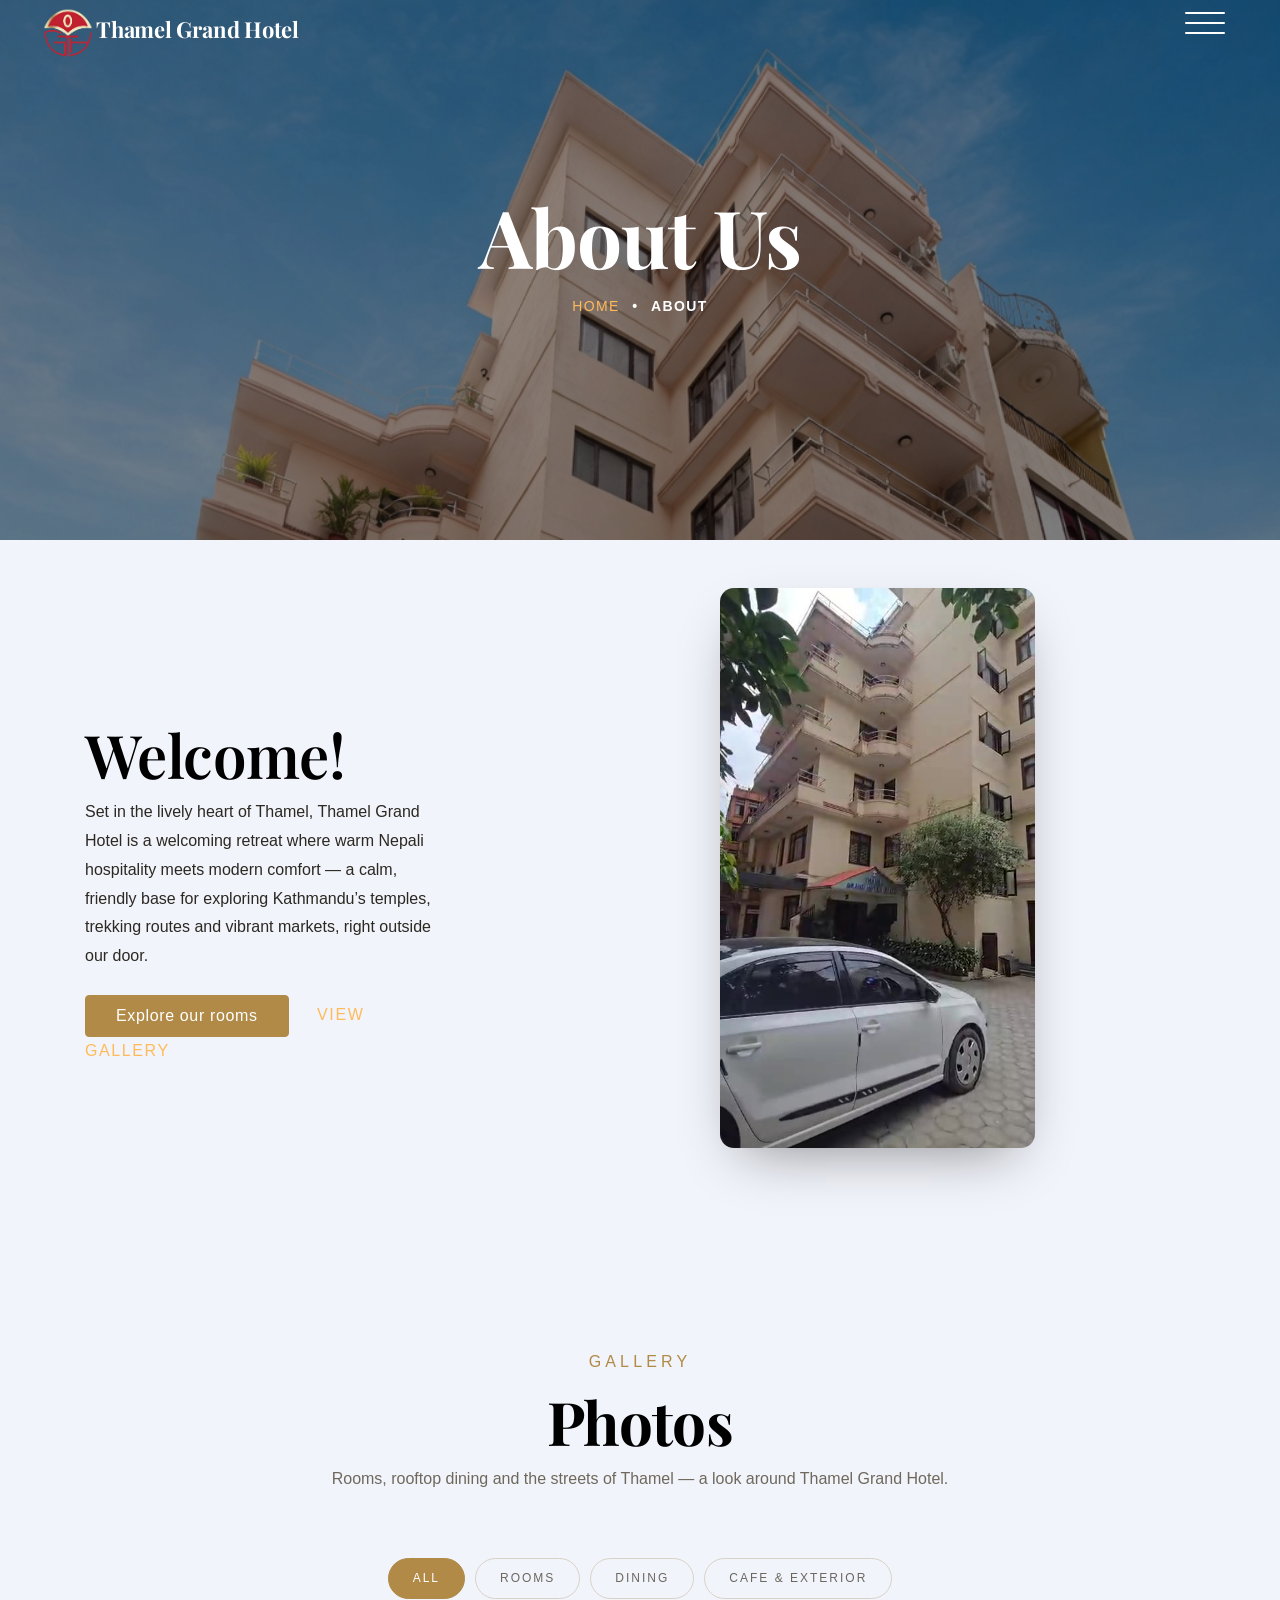
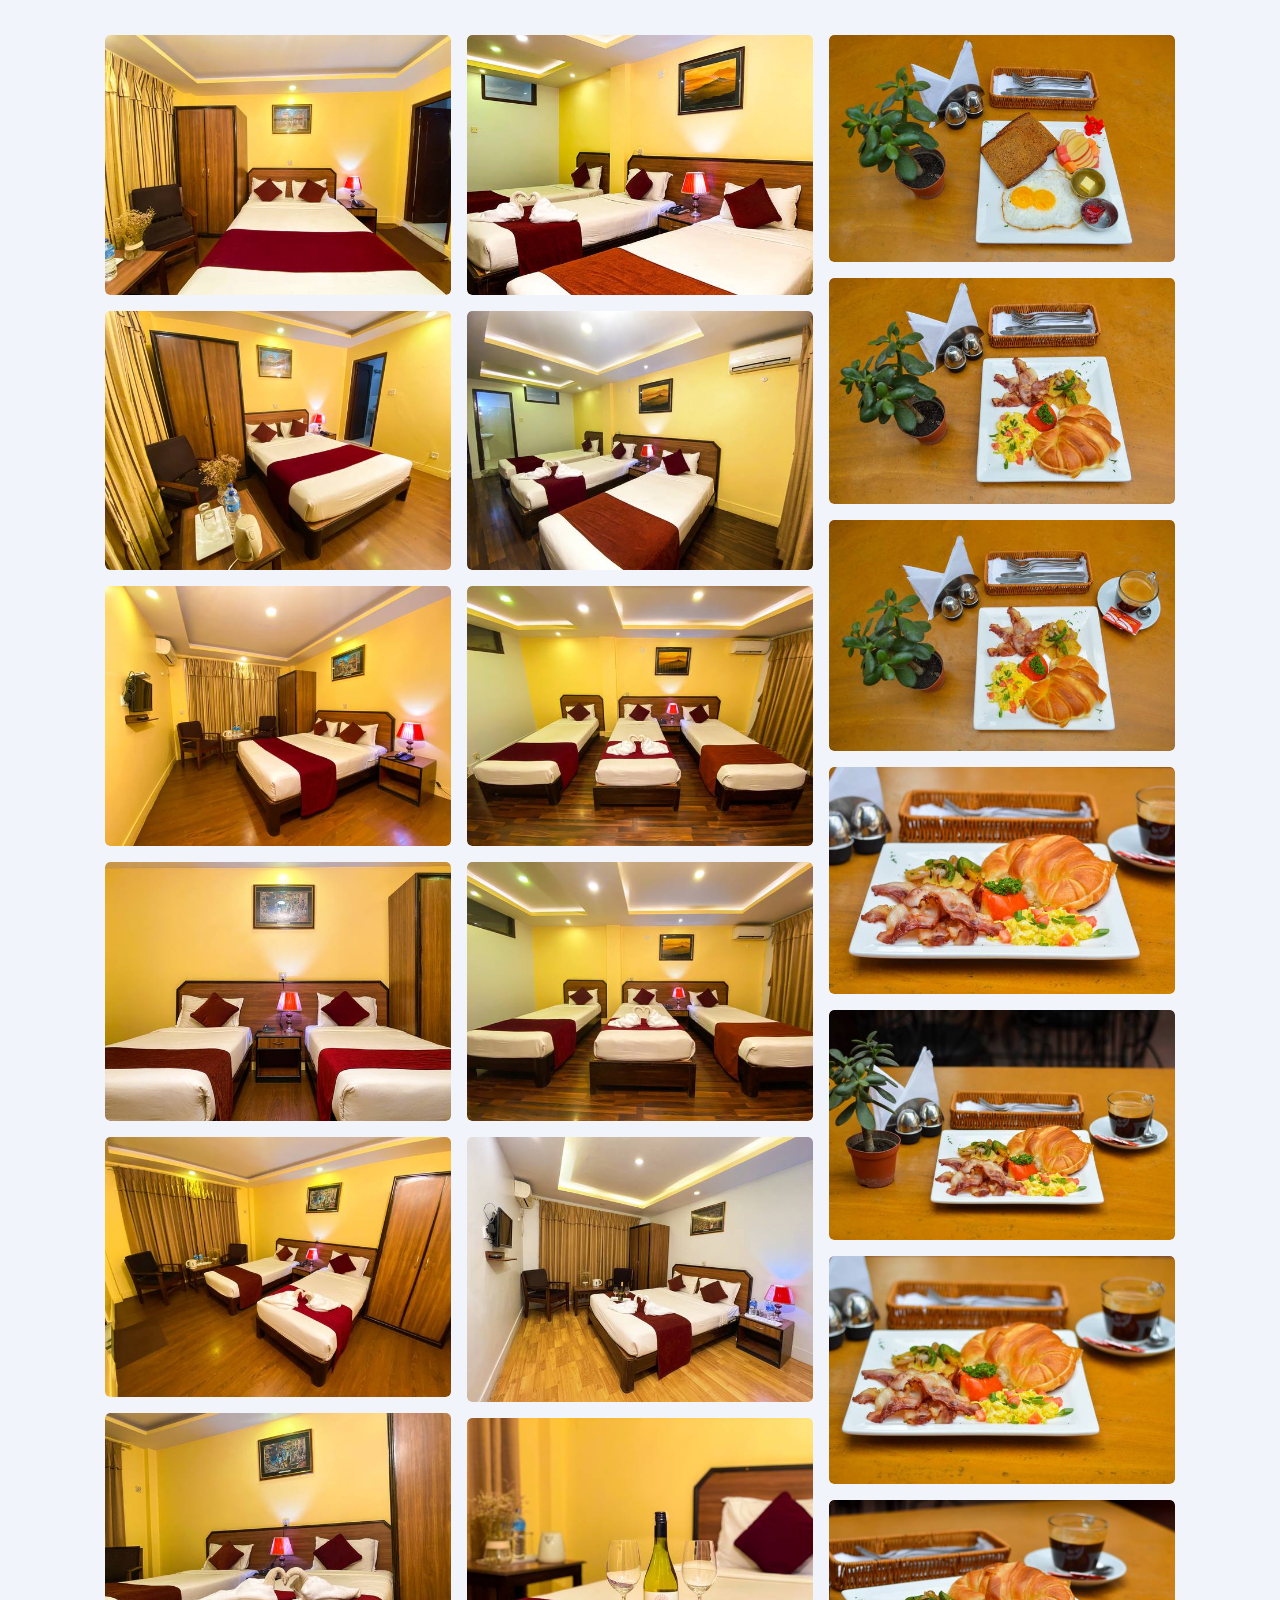
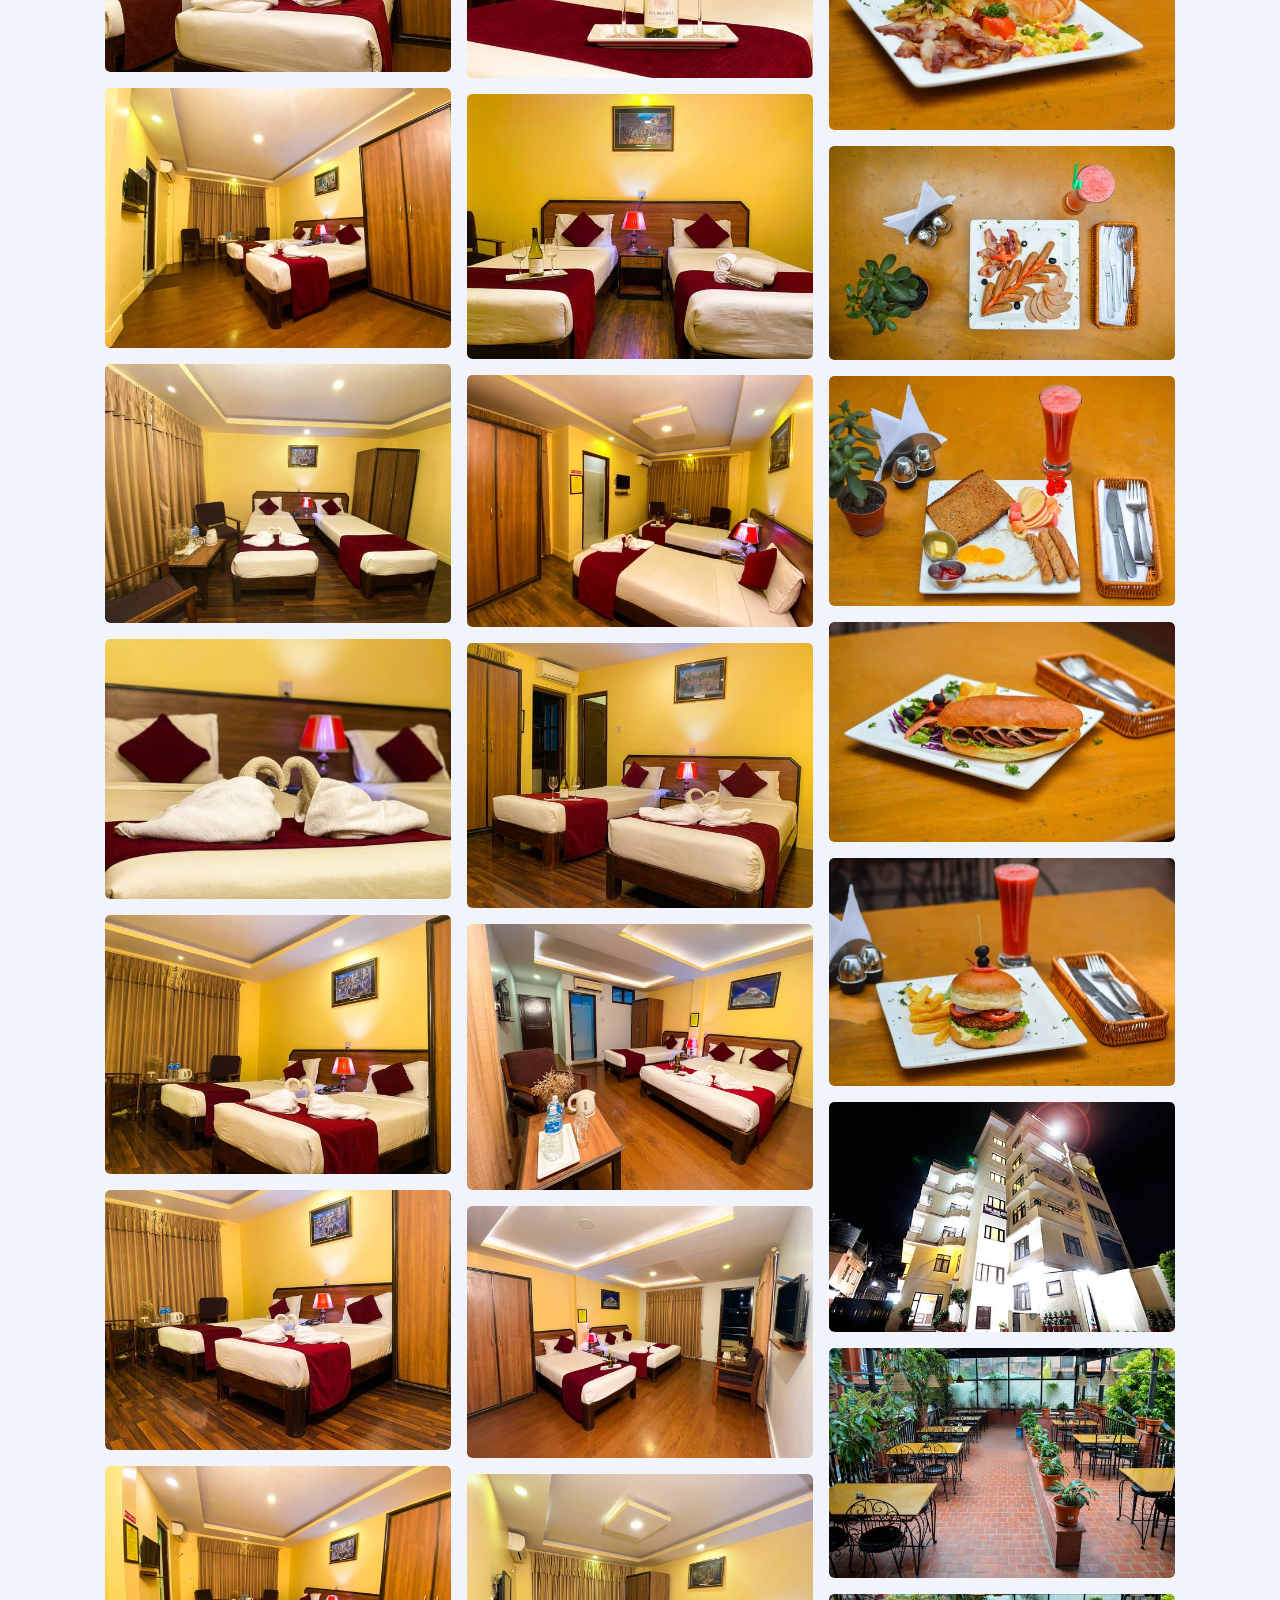
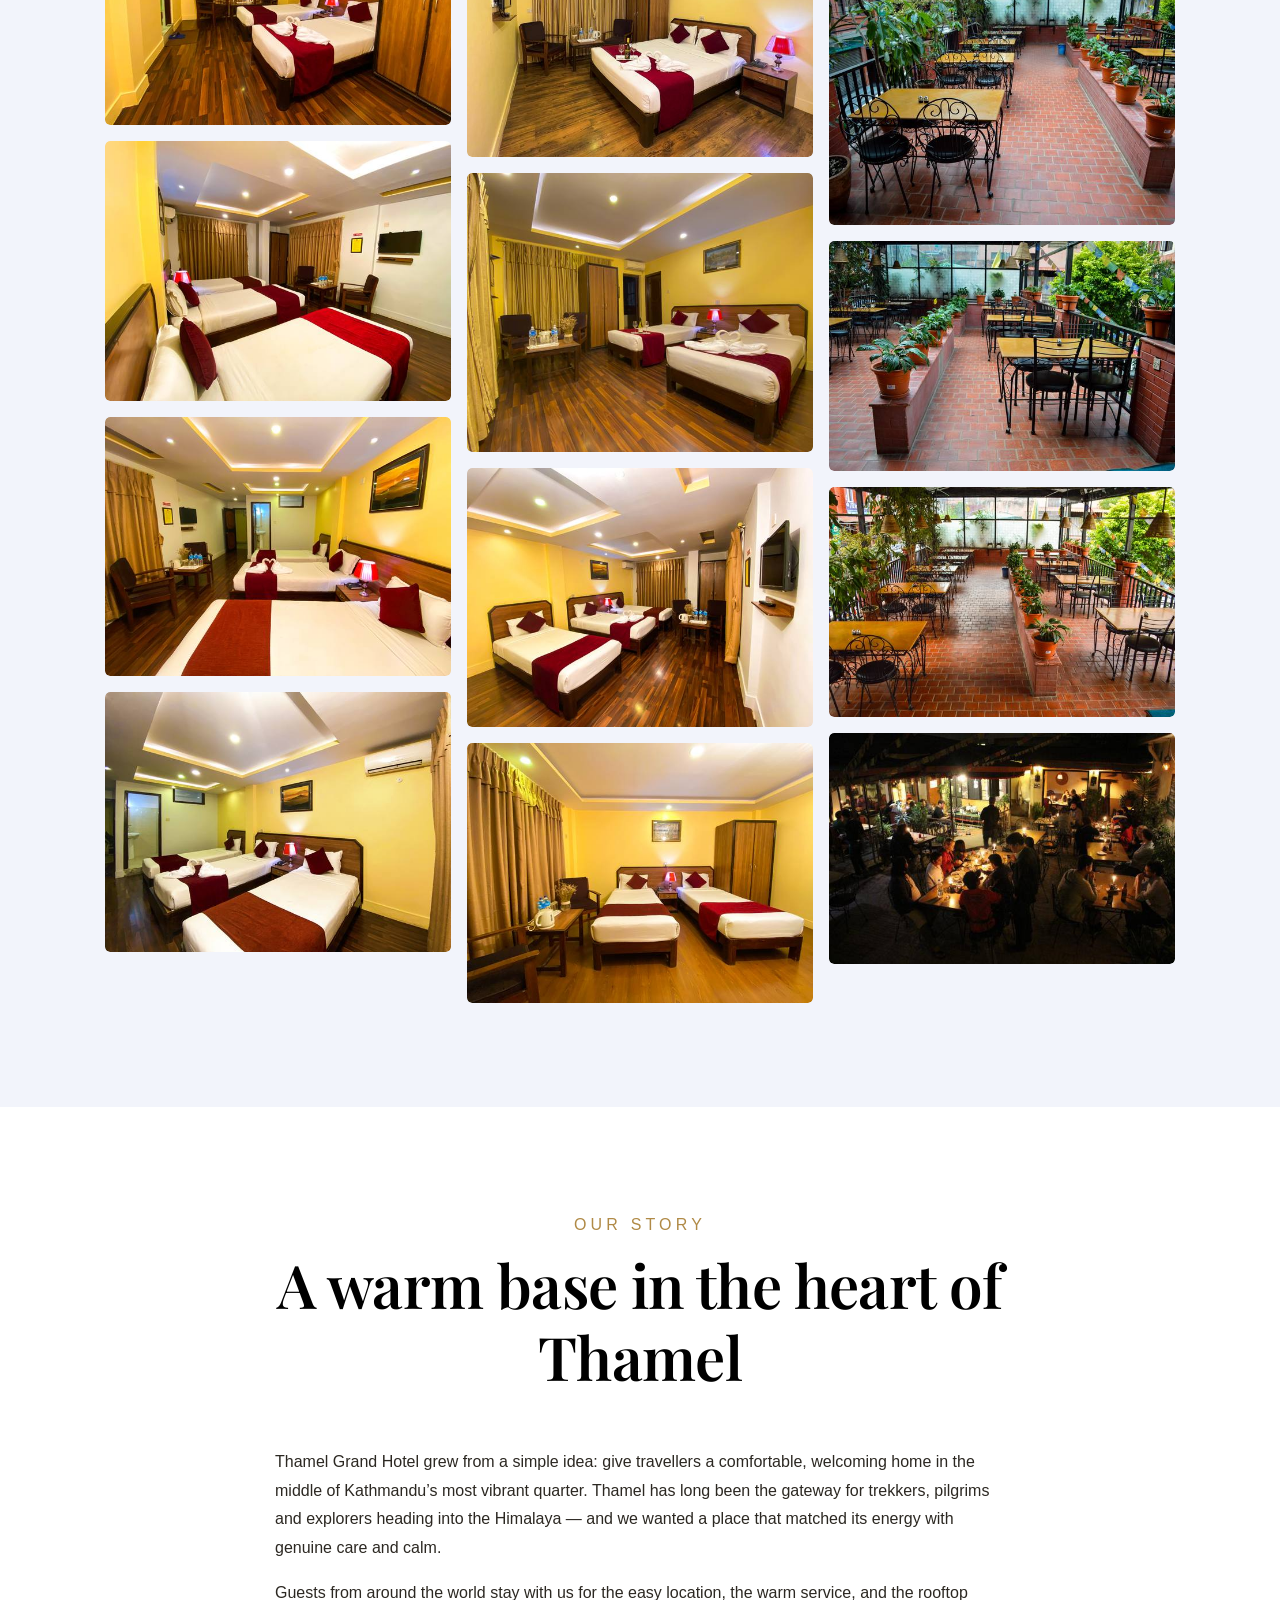
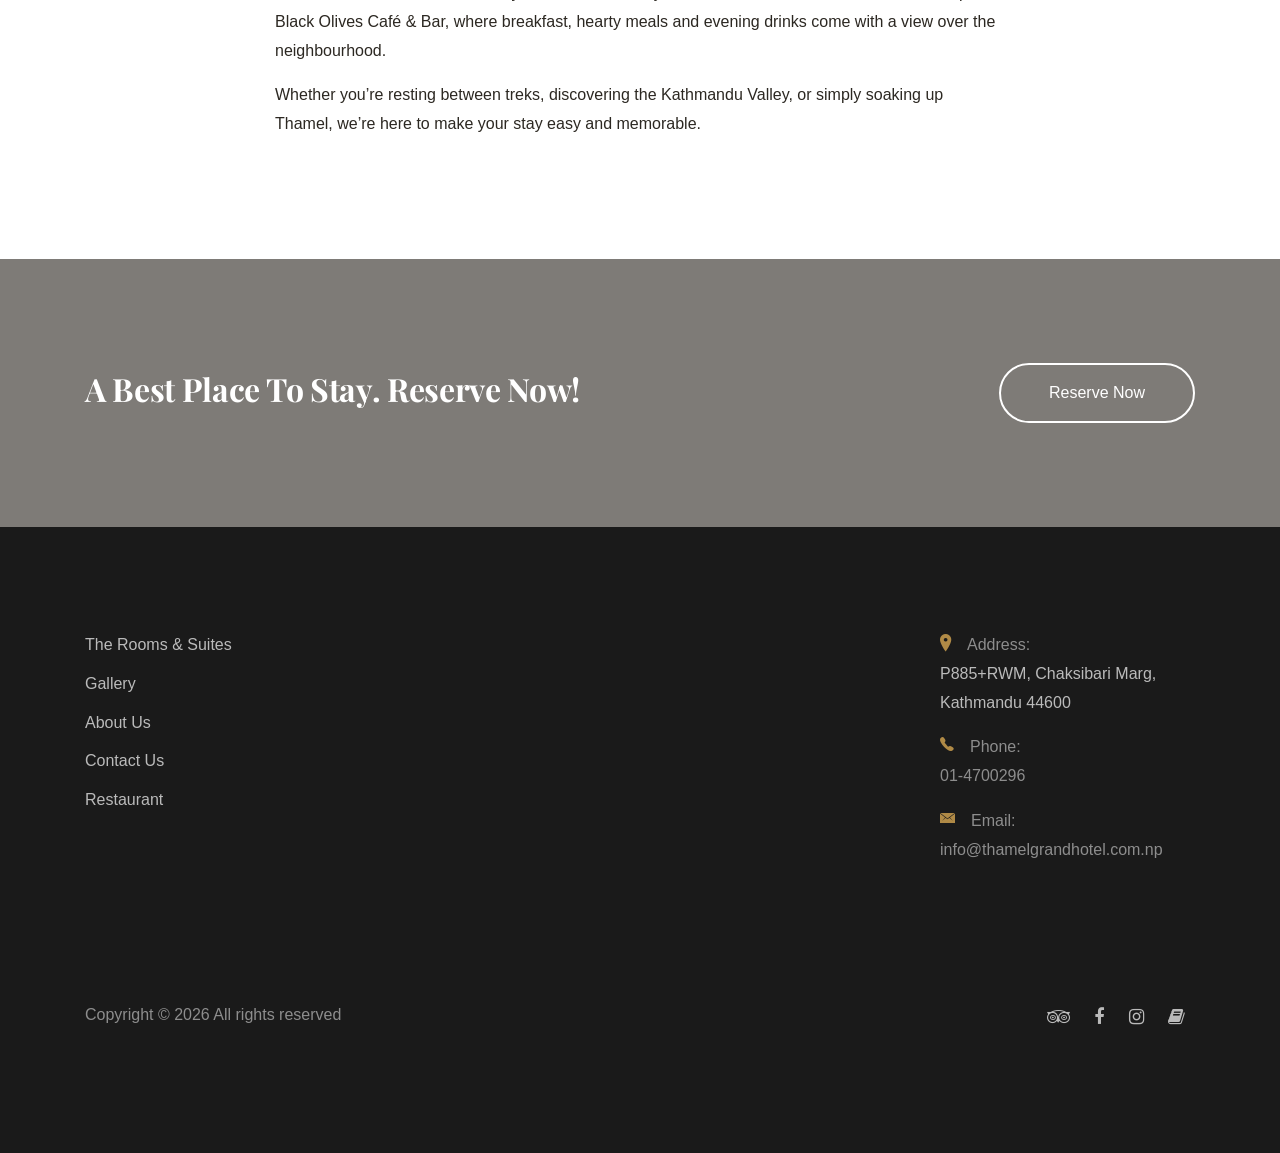
==== about.html @ 5a6bbc48 "refactor(chrome): single shared header on every page + fix inner-hero overlay Header (DRY, change-on" ====
<!DOCTYPE HTML>
<html>
  <head>
    <meta charset="utf-8">
    <meta http-equiv="X-UA-Compatible" content="IE=edge">
    <title>Thamel Grand Hotel</title>
    <meta name="viewport" content="width=device-width, initial-scale=1, shrink-to-fit=no">
    <meta name="description" content="" />
    <meta name="keywords" content="" />
    <meta name="author" content="" />
    <link rel="stylesheet" type="text/css" href="https://fonts.googleapis.com/css?family=|Roboto+Sans:400,700|Playfair+Display:400,700">

    <link rel="stylesheet" href="css/bootstrap.min.css">
    <link rel="stylesheet" href="css/animate.css">
    <link rel="stylesheet" href="css/owl.carousel.min.css">
    <link rel="stylesheet" href="css/aos.css">
    <link rel="stylesheet" href="css/bootstrap-datepicker.css">
    <link rel="stylesheet" href="css/jquery.timepicker.css">
    <link rel="stylesheet" href="css/fancybox.min.css">
    
    <link rel="stylesheet" href="fonts/ionicons/css/ionicons.min.css">
    <link rel="stylesheet" href="fonts/fontawesome/css/font-awesome.min.css">

    <!-- Theme Style -->
    <link rel="stylesheet" href="css/style.css">
    <link rel="stylesheet" href="css/tgh-custom.css?v=h6">
    <link rel="stylesheet" href="css/tgh-theme.css?v=t2">
  </head>
  <body>
    
    <div id="tgh-header"></div>
    <script src="js/tgh-chrome.js?v=1"></script>
    <!-- END head -->

    <section class="site-hero inner-page overlay" style="background-image: url(images/hotel/tgh-4.jpg)" data-stellar-background-ratio="0.5">
      <div class="container">
        <div class="row site-hero-inner justify-content-center align-items-center">
          <div class="col-md-10 text-center" data-aos="fade">
            <h1 class="heading mb-3">About Us</h1>
            <ul class="custom-breadcrumbs mb-4">
              <li><a href="index.html">Home</a></li>
              <li>&bullet;</li>
              <li>About</li>
            </ul>
          </div>
        </div>
      </div>

    </section>
    <!-- END section -->

    <section class="py-5 bg-light" id="next">
      <div class="container">
        <div class="row align-items-center">
          <div class="col-md-12 col-lg-7 ml-auto order-lg-2 position-relative mb-5 text-center" data-aos="fade-up">
            <video class="tgh-exterior-video" autoplay muted loop playsinline preload="metadata" poster="media/exterior-poster.jpg" aria-label="Thamel Grand Hotel building and entrance">
              <source src="media/exterior.mp4" type="video/mp4">
            </video>
          </div>
          <div class="col-md-12 col-lg-4 order-lg-1" data-aos="fade-up">
            <h2 class="heading">Welcome!</h2>
            <p class="mb-4">Set in the lively heart of Thamel, Thamel Grand Hotel is a welcoming retreat where warm Nepali hospitality meets modern comfort &mdash; a calm, friendly base for exploring Kathmandu&rsquo;s temples, trekking routes and vibrant markets, right outside our door.</p>
            <p class="mb-0"><a href="rooms.html" class="btn btn-primary text-white py-2 mr-3">Explore our rooms</a> <a href="gallery.html" class="text-uppercase letter-spacing-1 ml-2">View gallery</a></p>
          </div>
          
        </div>
      </div>
    </section>

        <section class="section slider-section bg-light">
      <div class="container">
        <div class="row justify-content-center text-center mb-5">
          <div class="col-md-8">
            <span class="d-block text-primary text-uppercase letter-spacing-2 mb-2" data-aos="fade-up">Gallery</span>
            <h2 class="heading" data-aos="fade-up">Photos</h2>
            <p data-aos="fade-up" data-aos-delay="100">Rooms, rooftop dining and the streets of Thamel &mdash; a look around Thamel Grand Hotel.</p>
          </div>
        </div>
        <div class="tgh-gallery-wrap" data-aos="fade-up">
          <div class="tgh-gallery-filters" id="galleryFilters" role="tablist" aria-label="Filter photos"></div>
          <div class="tgh-grid" id="galleryGrid"></div>
        </div>
      </div>
    </section>
    <!-- END section -->

    <div class="section">
      <div class="container">

        <div class="row justify-content-center text-center mb-5">
          <div class="col-md-8">
            <span class="d-block text-primary text-uppercase letter-spacing-2 mb-2" data-aos="fade">Our story</span>
            <h2 class="heading" data-aos="fade">A warm base in the heart of Thamel</h2>
          </div>
        </div>

        <div class="row justify-content-center">
          <div class="col-md-8" data-aos="fade">
            <p>Thamel Grand Hotel grew from a simple idea: give travellers a comfortable, welcoming home in the middle of Kathmandu&rsquo;s most vibrant quarter. Thamel has long been the gateway for trekkers, pilgrims and explorers heading into the Himalaya &mdash; and we wanted a place that matched its energy with genuine care and calm.</p>
            <p>Guests from around the world stay with us for the easy location, the warm service, and the rooftop Black Olives Caf&eacute; &amp; Bar, where breakfast, hearty meals and evening drinks come with a view over the neighbourhood.</p>
            <p>Whether you&rsquo;re resting between treks, discovering the Kathmandu Valley, or simply soaking up Thamel, we&rsquo;re here to make your stay easy and memorable.</p>
          </div>
        </div>
        </div>
        

      </div>
    </div>

    
    
    <section class="section bg-image overlay" style="background-image: url('images/hotel/tgh-4.jpg');">
        <div class="container" >
          <div class="row align-items-center">
            <div class="col-12 col-md-6 text-center mb-4 mb-md-0 text-md-left" data-aos="fade-up">
              <h2 class="text-white font-weight-bold">A Best Place To Stay. Reserve Now!</h2>
            </div>
            <div class="col-12 col-md-6 text-center text-md-right" data-aos="fade-up" data-aos-delay="200">
              <a href="reservation.html" class="btn btn-outline-white-primary py-3 text-white px-5">Reserve Now</a>
            </div>
          </div>
        </div>
      </section>

    <footer class="section footer-section">
    <div class="container">
      <div class="row mb-4">
        <div class="col-md-3 mb-5">
          <ul class="list-unstyled link">
            <li><a href="rooms.html">The Rooms &amp; Suites</a></li>
            <li><a href="gallery.html">Gallery</a></li>
            <li><a href="about.html#">About Us</a></li>
            <li><a href="contact.html#">Contact Us</a></li>
            <li><a href="index.html#restaurant">Restaurant</a></li>
          </ul>
        </div>
        <div class="col-md-3 mb-5">
          <!-- <ul class="list-unstyled link">
                <li><a href="index.html#">About Us</a></li>
                <li><a href="index.html#">Terms &amp; Conditions</a></li>
                <li><a href="index.html#">Privacy Policy</a></li>
               <li><a href="index.html#">Rooms</a></li>
              </ul> -->
        </div>
        <div class="col-md-3 mb-5 pr-md-5 contact-info">
          <!-- <li>198 West 21th Street, <br> Suite 721 New York NY 10016</li> -->
          <!-- <p><span class="d-block"><span class="ion-ios-location h5 mr-3 text-primary"></span>Address:</span> <span> 198 West 21th Street, <br> Suite 721 New York NY 10016</span></p>
              <p><span class="d-block"><span class="ion-ios-telephone h5 mr-3 text-primary"></span>Phone:</span> <span> (+1) 435 3533</span></p>
              <p><span class="d-block"><span class="ion-ios-email h5 mr-3 text-primary"></span>Email:</span> <span> info@domain.com</span></p> -->
        </div>
        <div class="col-md-3 mb-5">
          <!-- <li>198 West 21th Street, <br> Suite 721 New York NY 10016</li> -->
          <p><span class="d-block"><span class="ion-ios-location h5 mr-3 text-primary"></span>Address:</span>
            <span>
              <a href="https://www.google.com/maps/place/Thamel+Grand+Hotel/@27.7170826,85.3098029,17z/data=!3m1!4b1!4m9!3m8!1s0x39eb18e33639aa63:0xd3a44de7c84b3bd3!5m2!4m1!1i2!8m2!3d27.7170826!4d85.3098029!16s%2Fg%2F1q62kbq1d?entry=ttu"
                target="_blank">
                P885+RWM, Chaksibari Marg, Kathmandu 44600
              </a>
            </span>
          </p>
          <p><span class="d-block"><span class="ion-ios-telephone h5 mr-3 text-primary"></span>Phone:</span> <span>
              01-4700296</span></p>
          <p><span class="d-block"><span class="ion-ios-email h5 mr-3 text-primary"></span>Email:</span> <span>
              info@thamelgrandhotel.com.np</span></p>
        </div>
      </div>
      <div class="row pt-5">
        <p class="col-md-6 text-left">
          <!-- Link back to Colorlib can't be removed. Template is licensed under CC BY 3.0. -->
          Copyright &copy;
          <script>document.write(new Date().getFullYear());</script> All rights reserved
          <!-- Link back to Colorlib can't be removed. Template is licensed under CC BY 3.0. -->
        </p>

        <p class="col-md-6 text-right social">
          <a
            href="https://www.tripadvisor.com/Hotel_Review-g293890-d6468795-Reviews-Thamel_Grand_Hotel-Kathmandu_Kathmandu_Valley_Bagmati_Zone_Central_Region.html"><span
              class="fa fa-tripadvisor"></span></a>
          <a href="https://www.facebook.com/thamelgrandhotel.np/"><span class="fa fa-facebook"></span></a>
          <a href="https://www.instagram.com/thamelgrandhotel2012/"><span class="fa fa-instagram"></span></a>
          <a href="https://www.booking.com/hotel/np/hamel-rand-otel-td.html"><span class="fa fa-book"></span></a>
        </p>
      </div>
    </div>
  </footer>
    
    <script src="js/jquery-3.3.1.min.js"></script>
    <script src="js/jquery-migrate-3.0.1.min.js"></script>
    <script src="js/popper.min.js"></script>
    <script src="js/bootstrap.min.js"></script>
    <script src="js/owl.carousel.min.js"></script>
    <script src="js/jquery.stellar.min.js"></script>
    <script src="js/jquery.fancybox.min.js"></script>
    
    
    <script src="js/aos.js"></script>
    
    <script src="js/bootstrap-datepicker.js"></script> 
    <script src="js/jquery.timepicker.min.js"></script> 

    

    <script src="js/main.js?v=2"></script>
    <script src="js/gallery-data.js?v=g1"></script>
    <script src="js/tgh-lightbox.js?v=g2"></script>
    <script src="js/gallery-init.js?v=g1"></script>
  </body>
</html>
---- css/style.css ----
body {
  background: #fff;
  font-family: "Roboto", arial, sans-serif;
  font-weight: 200;
  font-size: 16px;
  line-height: 1.8;
  color: #6c757d;
  position: relative; }

span{
  font-weight: 100;
}

::-moz-selection {
  color: #fff;
  background: #ffba5a; }

::selection {
  color: #fff;
  background: #ffba5a; }

a {
  -webkit-transition: .3s all ease;
  -o-transition: .3s all ease;
  transition: .3s all ease;
  text-decoration: none; }
  a:hover {
    text-decoration: none; }

h1, h2, h3, h4, h5 {
  color: #000;
  font-family: "Playfair Display", times, serif; }

.font-family-serif {
  font-family: "Playfair Display", times, serif; }

.font-family-sans-serif {
  font-family: "Roboto", arial, sans-serif; }

.bg-light {
  background: #f2f4fb !important; }

.container-fluid {
  max-width: 1600px; }

.btn {
  padding-left: 30px;
  padding-right: 30px;
  padding-top: 10px;
  padding-bottom: 10px;
  border-radius: 50px; }
  .btn.btn-outline-white {
    border: 2px solid #fff; }
    .btn.btn-outline-white:hover {
      border: 2px solid transparent;
      background: #000;
      color: #fff; }
  .btn.btn-outline-white-primary {
    border: 2px solid #fff; }
    .btn.btn-outline-white-primary:hover {
      border: 2px solid transparent;
      background: #ffba5a;
      color: #fff; }
  .btn.uppercase {
    text-transform: uppercase;
    font-size: 14px;
    letter-spacing: .2em; }

.btn, .form-control {
  outline: none;
  -webkit-box-shadow: none !important;
  box-shadow: none !important; }
  .btn:focus, .btn:active, .form-control:focus, .form-control:active {
    outline: none; }

.form-control {
  -webkit-box-shadow: none !important;
  box-shadow: none !important;
  height: 50px;
  border-width: 2px; }
  .form-control:active, .form-control:focus {
    border-color: #ffba5a; }

textarea.form-control {
  height: inherit; }

.site-header {
  position: fixed;
  top: 0;
  width: 100%;
  padding: 60px 0;
  z-index: 2;
  -webkit-transition: .3s all ease-in-out;
  -o-transition: .3s all ease-in-out;
  transition: .3s all ease-in-out; }
  .site-header.scrolled {
    padding: 20px 0;
    background: #fff;
    -webkit-box-shadow: 0 5px 20px -5px rgba(0, 0, 0, 0.1);
    box-shadow: 0 5px 20px -5px rgba(0, 0, 0, 0.1); }
    .site-header.scrolled .site-menu-toggle {
      top: 10px;
      position: relative; }
      .site-header.scrolled .site-menu-toggle span {
        background: #000; }
    .site-header.scrolled .site-logo {
      position: relative;
      z-index: 100; }
      .site-header.scrolled .site-logo a {
        color: #000; }

.menu-open {
  position: relative; }
  .menu-open .site-header {
    position: fixed; }
  .menu-open .site-logo {
    position: relative;
    z-index: 100; }
    .menu-open .site-logo a {
      color: #000; }
  .menu-open .site-navbar {
    border: 10px solid #f8f9fa; }

.site-logo {
  padding-left: 40px; }
  .site-logo a {
    font-size: 30px;
    color: #fff;
    font-weight: bold;
    line-height: 1;
    font-family: "Playfair Display", times, serif; }
    @media (max-width: 991.98px) {
      .site-logo a {
        font-size: 27px; } }

.site-navbar {
  position: fixed;
  display: none;
  top: 0;
  left: 0;
  right: 0;
  bottom: 0;
  z-index: 99;
  border: 20px solid transparent;
  background: #fff;
  min-height: 300px;
  overflow-y: scroll; }
  .site-navbar nav {
    text-align: left; }
    .site-navbar nav .menu {
      font-family: "Playfair Display", times, serif; }
      .site-navbar nav .menu li a {
        color: #000;
        font-size: 40px;
        padding: 5px 10px;
        position: relative; }
        .site-navbar nav .menu li a:hover:before {
          width: 100%; }
      .site-navbar nav .menu li.active a {
        color: #ffba5a; }
        .site-navbar nav .menu li.active a:before {
          width: 100%; }
  .site-navbar .extra-info a {
    color: #000; }
  .site-navbar .extra-info ul li a {
    color: #000; }
  .site-navbar .extra-info h3 {
    font-family: "Roboto", arial, sans-serif;
    text-transform: uppercase;
    font-size: 13px;
    letter-spacing: .2em;
    color: #adb5bd;
    margin-bottom: 30px; }
  .site-navbar .extra-info p {
    color: #212529; }

.full-height {
  height: 100vh;
  min-height: 700px; }

.site-hero {
  background-size: cover;
  height: 100vh;
  min-height: 700px;
  width: 100%;
  position: relative; }
  .site-hero .heading {
    font-family: "Playfair Display", times, serif;
    font-weight: bold; }
  .site-hero .scroll-down {
    position: absolute;
    bottom: 20px;
    left: 50%;
    -webkit-transform: translateX(-50%);
    -ms-transform: translateX(-50%);
    transform: translateX(-50%);
    color: #fff; }
  .site-hero.overlay:before {
    background: rgba(0, 0, 0, 0.45);
    content: "";
    position: absolute;
    height: 100vh;
    min-height: 700px;
    top: 0;
    left: 0;
    bottom: 0;
    right: 0; }
  .site-hero.inner-page {
    height: 50vh;
    min-height: 700px; }
    .site-hero.inner-page.overlay:before {
      height: 50vh;
      min-height: 700px; }

.site-hero-inner {
  height: 100vh;
  min-height: 700px; }
  .site-hero-inner .heading {
    font-size: 80px;
    font-family: "Playfair Display", times, serif;
    color: #fff;
    line-height: 1;
    font-weight: bold; }
    @media (max-width: 991.98px) {
      .site-hero-inner .heading {
        font-size: 40px; } }
  .site-hero-inner .sub-heading {
    font-size: 30px;
    font-weight: 200;
    color: #fff;
    line-height: 1.5; }
    @media (max-width: 991.98px) {
      .site-hero-inner .sub-heading {
        font-size: 18px; } }

.inner-page .site-hero-inner {
  height: 50vh;
  min-height: 700px; }

.page-inside .site-hero-inner, .page-inside {
  height: 70vh;
  min-height: 500px; }

.page-inside.overlay:before {
  height: 70vh;
  min-height: 500px; }

.menu-open .site-menu-toggle span {
  background: #000; }

.site-menu-toggle {
  top: 0;
  float: right;
  width: 40px;
  height: 45px;
  position: relative;
  margin: 0px auto;
  z-index: 200;
  -webkit-transform: rotate(0deg);
  -moz-transform: rotate(0deg);
  -o-transform: rotate(0deg);
  -ms-transform: rotate(0deg);
  transform: rotate(0deg);
  -webkit-transition: .5s ease-in-out;
  -moz-transition: .5s ease-in-out;
  -o-transition: .5s ease-in-out;
  transition: .5s ease-in-out;
  cursor: pointer;
  margin-right: 40px; }
  .site-menu-toggle span {
    display: block;
    position: absolute;
    height: 2px;
    width: 100%;
    background: #fff;
    border-radius: 9px;
    opacity: 1;
    left: 0;
    -webkit-transform: rotate(0deg);
    -moz-transform: rotate(0deg);
    -o-transform: rotate(0deg);
    -ms-transform: rotate(0deg);
    transform: rotate(0deg);
    -webkit-transition: .25s ease-in-out;
    -moz-transition: .25s ease-in-out;
    -o-transition: .25s ease-in-out;
    transition: .25s ease-in-out; }
  .site-menu-toggle span:nth-child(1) {
    top: 0px; }
  .site-menu-toggle span:nth-child(2) {
    top: 10px; }
  .site-menu-toggle span:nth-child(3) {
    top: 20px; }
  .site-menu-toggle.open span:nth-child(1) {
    top: 13px;
    -webkit-transform: rotate(135deg);
    -moz-transform: rotate(135deg);
    -o-transform: rotate(135deg);
    -ms-transform: rotate(135deg);
    transform: rotate(135deg); }
  .site-menu-toggle.open span:nth-child(2) {
    opacity: 0;
    left: -60px; }
  .site-menu-toggle.open span:nth-child(3) {
    top: 13px;
    -webkit-transform: rotate(-135deg);
    -moz-transform: rotate(-135deg);
    -o-transform: rotate(-135deg);
    -ms-transform: rotate(-135deg);
    transform: rotate(-135deg); }

.section {
  padding: 7em 0; }
  @media (max-width: 991.98px) {
    .section {
      padding: 3em 0; } }

@media (max-width: 991.98px) {
  .lead {
    font-size: 16px; } }

.visit-section .heading {
  font-size: 15px;
  text-transform: uppercase;
  font-family: "Roboto", arial, sans-serif;
  color: #b3b3b3;
  letter-spacing: .2em;
  margin-bottom: 30px; }

.visit-section .visit a {
  color: #000; }
  .visit-section .visit a:hover {
    color: #ffba5a; }

.visit-section .visit img {
  -webkit-box-shadow: 0 2px 3px 0 rgba(0, 0, 0, 0.2);
  box-shadow: 0 2px 3px 0 rgba(0, 0, 0, 0.2);
  margin-bottom: 15px; }

.visit-section .visit h3 {
  font-size: 20px;
  margin-bottom: 0; }

.visit-section .reviews-star span {
  font-size: 18px;
  color: #ffba5a; }

.visit-section .reviews-count {
  color: #adb5bd;
  font-style: italic; }

.heading-serif, .heading, .testimonial-section .heading, .slider-section .heading, .blog-post-entry .heading {
  font-size: 60px;
  font-family: "Playfair Display", times, serif;
  font-weight: 700; }
  @media (max-width: 991.98px) {
    .heading-serif, .heading, .testimonial-section .heading, .slider-section .heading, .blog-post-entry .heading {
      font-size: 40px; } }

.bg-pattern {
  background: #e9ecef url("https://themewagon.github.io/sogo/img/round.png"); }

.slider-section {
  position: relative; }

.blog-post-entry {
  position: relative; }

.half .image, .half .text {
  width: 50%; }
  @media (max-width: 991.98px) {
    .half .image, .half .text {
      width: 100%; } }

.half .image {
  background-size: cover;
  background-position: center center; }
  @media (max-width: 991.98px) {
    .half .image {
      height: 300px; } }

.half .text {
  padding: 100px 7%; }
  @media (max-width: 991.98px) {
    .half .text {
      padding-top: 50px;
      padding-bottom: 50px; } }
  .half .text h2 {
    font-size: 70px; }
    @media (max-width: 991.98px) {
      .half .text h2 {
        font-size: 40px; } }

.testimonial blockquote {
  padding: 0; }

.testimonial .author-image img {
  width: 70px; }

.post .media-custom {
  background: #fff;
  -webkit-transition: .3s all ease;
  -o-transition: .3s all ease;
  transition: .3s all ease;
  -webkit-box-shadow: 0 2px 5px -2px rgba(0, 0, 0, 0.1);
  box-shadow: 0 2px 5px -2px rgba(0, 0, 0, 0.1); }
  .post .media-custom:hover, .post .media-custom:focus {
    -webkit-box-shadow: 0 10px 30px -10px rgba(0, 0, 0, 0.1);
    box-shadow: 0 10px 30px -10px rgba(0, 0, 0, 0.1); }
  .post .media-custom a {
    color: #000; }
    .post .media-custom a:hover {
      color: #ffba5a; }
  .post .media-custom .media-body {
    padding: 10px 30px; }
  .post .media-custom h2 {
    font-size: 26px; }

.media-custom .meta-post {
  color: #adb5bd;
  text-transform: uppercase;
  letter-spacing: .2em;
  font-size: 20px;
 }

.owl-carousel .owl-item {
  opacity: .4; }
  .owl-carousel .owl-item.active {
    opacity: 1; }

.owl-carousel .owl-nav {
  position: absolute;
  top: 50%;
  width: 100%; }
  .owl-carousel .owl-nav .owl-prev,
  .owl-carousel .owl-nav .owl-next {
    position: absolute;
    -webkit-transform: translateY(-50%);
    -ms-transform: translateY(-50%);
    transform: translateY(-50%);
    margin-top: -10px; }
    .owl-carousel .owl-nav .owl-prev:hover, .owl-carousel .owl-nav .owl-prev:focus, .owl-carousel .owl-nav .owl-prev:active,
    .owl-carousel .owl-nav .owl-next:hover,
    .owl-carousel .owl-nav .owl-next:focus,
    .owl-carousel .owl-nav .owl-next:active {
      outline: none; }
    .owl-carousel .owl-nav .owl-prev span:before,
    .owl-carousel .owl-nav .owl-next span:before {
      font-size: 40px; }
  .owl-carousel .owl-nav .owl-prev {
    left: -50px !important; 
  }
  .owl-carousel .owl-nav .owl-next {
    right: -50px !important; 
  }

.owl-carousel .owl-dots {
  text-align: center; }
  .owl-carousel .owl-dots .owl-dot {
    border-width: 2px !important;
    width: 10px;
    height: 10px;
    margin: 5px;
    border-radius: 50%; }

.owl-carousel.home-slider {
  z-index: 1;
  position: relative; }
  .owl-carousel.home-slider .owl-nav {
    opacity: 0;
    visibility: hidden;
    -webkit-transition: .3s all ease;
    -o-transition: .3s all ease;
    transition: .3s all ease; }
    .owl-carousel.home-slider .owl-nav button {
      color: #fff; }
  .owl-carousel.home-slider:focus .owl-nav, .owl-carousel.home-slider:hover .owl-nav {
    opacity: 1;
    visibility: visible; }
  .owl-carousel.home-slider .slider-item {
    background-size: cover;
    background-repeat: no-repeat;
    background-position: center center;
    height: calc(100vh - 117px);
    min-height: 700px;
    position: relative; }
    .owl-carousel.home-slider .slider-item .slider-text {
      color: #fff;
      height: calc(100vh - 117px);
      min-height: 700px; }
      .owl-carousel.home-slider .slider-item .slider-text h1 {
        font-size: 40px;
        color: #fff;
        line-height: 1.2;
        font-weight: 800 !important;
        text-transform: uppercase; }
        @media (max-width: 991.98px) {
          .owl-carousel.home-slider .slider-item .slider-text h1 {
            font-size: 40px; } }
      .owl-carousel.home-slider .slider-item .slider-text p {
        font-size: 20px;
        line-height: 1.5;
        font-weight: 300;
        color: white; }
    .owl-carousel.home-slider .slider-item.dark .child-name {
      color: #000; }
    .owl-carousel.home-slider .slider-item.dark h1 {
      color: #000; }
    .owl-carousel.home-slider .slider-item.dark p {
      color: #000; }
  .owl-carousel.home-slider .owl-dots {
    position: absolute;
    bottom: 100px;
    width: 100%; }
    .owl-carousel.home-slider .owl-dots .owl-dot {
      width: 10px;
      height: 10px;
      margin: 5px;
      border-radius: 50%;
      border: 2px solid transparent;
      outline: none !important;
      position: relative;
      -webkit-transition: .3s all ease;
      -o-transition: .3s all ease;
      transition: .3s all ease;
      background: #fff; }
      .owl-carousel.home-slider .owl-dots .owl-dot.active {
        border: 2px solid white;
        background: none; }

.owl-carousel.major-caousel .owl-stage-outer {
  padding-top: 0 !important;
  padding-bottom: 0 !important; }

.owl-carousel.major-caousel .owl-stage-outer {
  padding-top: 30px;
  padding-bottom: 30px; }

.owl-carousel.major-caousel .slider-item {
  height: inherit;
  min-height: inherit; }
  .owl-carousel.major-caousel .slider-item img {
    margin-bottom: 0; }

.owl-carousel.major-caousel .owl-nav {
  opacity: 1;
  visibility: visible; }
  .owl-carousel.major-caousel .owl-nav .owl-prev, .owl-carousel.major-caousel .owl-nav .owl-next {
    -webkit-transition: .3s all ease;
    -o-transition: .3s all ease;
    transition: .3s all ease;
    color: #495057; }
    .owl-carousel.major-caousel .owl-nav .owl-prev:hover, .owl-carousel.major-caousel .owl-nav .owl-prev:focus, .owl-carousel.major-caousel .owl-nav .owl-next:hover, .owl-carousel.major-caousel .owl-nav .owl-next:focus {
      color: #6c757d;
      outline: none; }
    .owl-carousel.major-caousel .owl-nav .owl-prev.disabled, .owl-carousel.major-caousel .owl-nav .owl-next.disabled {
      color: #dee2e6; }
  .owl-carousel.major-caousel .owl-nav .owl-prev {
    left: -60px !important; }
  .owl-carousel.major-caousel .owl-nav .owl-next {
    right: -60px !important; }

.owl-carousel.major-caousel .owl-dots {
  bottom: 50px !important; }
  @media (max-width: 991.98px) {
    .owl-carousel.major-caousel .owl-dots {
      bottom: 10px !important; } }

.owl-carousel.js-carousel-2 .slider-item {
  padding: 0 20px;
  text-align: center; }

.owl-carousel.js-carousel-2 .owl-nav {
  position: absolute;
  top: 50%;
  width: 100%;
  z-index: 299; }
  .owl-carousel.js-carousel-2 .owl-nav .owl-prev,
  .owl-carousel.js-carousel-2 .owl-nav .owl-next {
    position: absolute;
    -webkit-transform: translateY(-50%);
    -ms-transform: translateY(-50%);
    transform: translateY(-50%);
    margin-top: -10px; }
    .owl-carousel.js-carousel-2 .owl-nav .owl-prev:hover, .owl-carousel.js-carousel-2 .owl-nav .owl-prev:focus, .owl-carousel.js-carousel-2 .owl-nav .owl-prev:active,
    .owl-carousel.js-carousel-2 .owl-nav .owl-next:hover,
    .owl-carousel.js-carousel-2 .owl-nav .owl-next:focus,
    .owl-carousel.js-carousel-2 .owl-nav .owl-next:active {
      outline: none; }
    .owl-carousel.js-carousel-2 .owl-nav .owl-prev span:before,
    .owl-carousel.js-carousel-2 .owl-nav .owl-next span:before {
      font-size: 40px; }
  .owl-carousel.js-carousel-2 .owl-nav .owl-prev {
    left: -30px !important; }
  .owl-carousel.js-carousel-2 .owl-nav .owl-next {
    right: -30px !important; }

.owl-carousel.js-carousel-2 .owl-dots .owl-dot {
  display: inline-block;
  border: none; }
  .owl-carousel.js-carousel-2 .owl-dots .owl-dot > span {
    width: 8px;
    height: 8px;
    border-radius: 50%;
    background: #e9ecef;
    display: inline-block; }
  .owl-carousel.js-carousel-2 .owl-dots .owl-dot.active > span {
    background: #ffba5a; }
  .owl-carousel.js-carousel-2 .owl-dots .owl-dot:active, .owl-carousel.js-carousel-2 .owl-dots .owl-dot:focus, .owl-carousel.js-carousel-2 .owl-dots .owl-dot:hover {
    outline: none; }

.owl-custom-nav {
  float: right;
  position: relative;
  z-index: 10; }
  .owl-custom-nav .owl-custom-prev,
  .owl-custom-nav .owl-custom-next {
    padding: 10px;
    font-size: 30px;
    background: #ccc;
    line-height: 0;
    width: 60px;
    text-align: center;
    display: inline-block; }

.footer-section {
  background: #1a1a1a;
  color: #fff; }
  .footer-section a {
    color: rgba(255, 255, 255, 0.7); }
    .footer-section a:hover {
      color: #fff; }
  .footer-section p {
    color: rgba(255, 255, 255, 0.5); }
  .footer-section .bordertop {
    border-top: 1px solid rgba(255, 255, 255, 0.1);
    padding-top: 20px; }
  .footer-section .contact-info span.d-block {
    font-style: italic;
    color: #fff; }
  .footer-section .social a {
    font-size: 18px;
    padding: 10px; }
  .footer-section .link li {
    margin-bottom: 10px; }

.footer-newsletter .form-group {
  position: relative; }

.footer-newsletter .form-control {
  background: none;
  border: none;
  border-bottom: 1px solid rgba(255, 255, 255, 0.2);
  border-radius: 0;
  color: #fff; }
  .footer-newsletter .form-control::-webkit-input-placeholder {
    /* Chrome/Opera/Safari */
    color: rgba(255, 255, 255, 0.2);
    font-style: italic; }
  .footer-newsletter .form-control::-moz-placeholder {
    /* Firefox 19+ */
    color: rgba(255, 255, 255, 0.2);
    font-style: italic; }
  .footer-newsletter .form-control:-ms-input-placeholder {
    /* IE 10+ */
    color: rgba(255, 255, 255, 0.2);
    font-style: italic; }
  .footer-newsletter .form-control:-moz-placeholder {
    /* Firefox 18- */
    color: rgba(255, 255, 255, 0.2);
    font-style: italic; }
  .footer-newsletter .form-control:active, .footer-newsletter .form-control:focus {
    border-bottom: 1px solid white; }

.footer-newsletter button[type="submit"] {
  background: none;
  color: #fff;
  position: absolute;
  top: 0;
  right: 0; }

.side-box, .sidebar-search {
  padding: 30px;
  background: #fff;
  -webkit-box-shadow: 0 1px 2px 0 rgba(0, 0, 0, 0.1);
  box-shadow: 0 1px 2px 0 rgba(0, 0, 0, 0.1);
  margin-bottom: 30px; }
  .side-box .heading, .sidebar-search .heading {
    font-size: 18px;
    margin-bottom: 30px;
    font-family: "Roboto", arial, sans-serif; }

.post-list li {
  margin-bottom: 20px; }
  .post-list li a > div {
    margin-top: -10px; }
  .post-list li a .meta {
    font-size: 13px;
    color: #adb5bd; }
  .post-list li a .image {
    width: 150px; }
  .post-list li a h3 {
    font-size: 16px; }
  .post-list li:last-child {
    margin-bottom: 0; }

.sidebar-search .form-group {
  position: relative;
  margin-bottom: 0; }

.sidebar-search .icon-search {
  position: absolute;
  top: 50%;
  left: 15px;
  -webkit-transform: translateY(-50%);
  -ms-transform: translateY(-50%);
  transform: translateY(-50%); }

.sidebar-search .search-input {
  border-color: #dee2e6;
  padding-left: 40px;
  border-radius: 0px; }
  .sidebar-search .search-input:focus, .sidebar-search .search-input:active {
    border-color: #343a40; }

.contact-section .contact-info p {
  font-family: "Playfair Display", times, serif;
  font-size: 30px;
  margin-bottom: 30px; }
  .contact-section .contact-info p .d-block {
    font-size: 14px;
    letter-spacing: .2em;
    font-weight: bold;
    font-family: "Roboto", arial, sans-serif;
    text-transform: uppercase; }

.post-categories li {
  display: block; }
  .post-categories li a {
    display: block;
    position: relative;
    padding-bottom: 10px;
    margin-bottom: 10px;
    border-bottom: 1px solid #e9ecef; }
    .post-categories li a .count {
      position: absolute;
      top: 0;
      right: 0;
      color: #6c757d; }

.custom-pagination .page-item .page-link {
  text-align: center;
  border: none;
  background: none;
  border-radius: 50% !important;
  width: 50px;
  height: 50px;
  padding: 0;
  line-height: 50px;
  margin-right: 10px;
  margin-bottom: 10px; }

.custom-pagination .page-item.active .page-link {
  background: #ffba5a;
  -webkit-box-shadow: 0 2px 7px 0 rgba(0, 0, 0, 0.2);
  box-shadow: 0 2px 7px 0 rgba(0, 0, 0, 0.2); }

.line-height-1-2 {
  line-height: 1.2; }

/* Mouse Animation */
.mouse {
  width: 100px;
  display: inline-block;
  position: absolute;
  left: 50%;
  bottom: 140px;
  z-index: 1;
  -webkit-transform: translateX(-25%);
  -ms-transform: translateX(-25%);
  transform: translateX(-25%); }

.mouse-icon {
  width: 25px;
  height: 45px;
  border: 2px solid white;
  border-radius: 15px;
  cursor: pointer;
  position: relative;
  text-align: center; }

.mouse-wheel {
  height: 6px;
  margin: 2px auto 0;
  display: block;
  width: 3px;
  background-color: white;
  border-radius: 50%;
  -webkit-animation: 1.6s ease infinite wheel-up-down;
  -moz-animation: 1.6s ease infinite wheel-up-down;
  animation: 1.6s ease infinite wheel-up-down; }

@-webkit-keyframes wheel-up-down {
  0% {
    margin-top: 2px;
    opacity: 0; }
  30% {
    opacity: 1; }
  100% {
    margin-top: 20px;
    opacity: 0; } }

@-moz-keyframes wheel-up-down {
  0% {
    margin-top: 2px;
    opacity: 0; }
  30% {
    opacity: 1; }
  100% {
    margin-top: 20px;
    opacity: 0; } }

@keyframes wheel-up-down {
  0% {
    margin-top: 2px;
    opacity: 0; }
  30% {
    opacity: 1; }
  100% {
    margin-top: 20px;
    opacity: 0; } }

.site-block-half .image, .site-block-half .text {
  width: 100%; }
  @media (min-width: 992px) {
    .site-block-half .image, .site-block-half .text {
      width: 50%; } }

@media (max-width: 991.98px) {
  .site-block-half .image {
    margin-bottom: 50px;
    height: 300px; } }

.site-block-half .text {
  padding-left: 15px;
  padding-right: 15px;
  padding-bottom: 15px; }
  @media (min-width: 992px) {
    .site-block-half .text {
      padding: 4rem; } }

.site-block-half .bg-image {
  background-repeat: no-repeat;
  background-size: cover;
  background-position: center center; }
  @media (max-width: 991.98px) {
    .site-block-half .bg-image {
      height: 400px; } }

.site-block-half.site-block-video .image {
  position: relative; }
  .site-block-half.site-block-video .image .play-button {
    position: absolute;
    top: 50%;
    left: 50%;
    -webkit-transform: translate(-50%, -50%);
    -ms-transform: translate(-50%, -50%);
    transform: translate(-50%, -50%);
    font-size: 20px;
    width: 70px;
    height: 70px;
    background: #fff;
    display: block;
    border-radius: 50%;
    opacity: 1;
    color: #ffba5a !important; }
    .site-block-half.site-block-video .image .play-button:hover {
      opacity: 1; }
    .site-block-half.site-block-video .image .play-button > span {
      position: absolute;
      left: 55%;
      top: 50%;
      -webkit-transform: translate(-60%, -50%);
      -ms-transform: translate(-60%, -50%);
      transform: translate(-60%, -50%); }

.field-icon-wrap {
  position: relative; }
  .field-icon-wrap .form-control {
    position: relative;
    padding-right: 40px;
    -webkit-box-shadow: none !important;
    box-shadow: none !important;
    color: #a6a6a6; }
  .field-icon-wrap .icon {
    position: absolute;
    top: 50%;
    -webkit-transform: translateY(-50%);
    -ms-transform: translateY(-50%);
    transform: translateY(-50%);
    right: 15px;
    z-index: 2; }
  .field-icon-wrap select {
    -webkit-appearance: none;
    -moz-appearance: none;
    appearance: none;
    width: 100%; }

.block-32 {
  background: #fff;
  padding: 30px;
  -webkit-box-shadow: 0 2px 80px -10px rgba(0, 0, 0, 0.2);
  box-shadow: 0 2px 80px -10px rgba(0, 0, 0, 0.2);
  width: 100%; }
  .block-32 .field-icon-wrap {
    position: relative; }
    .block-32 .field-icon-wrap .form-control {
      position: relative;
      padding-right: 40px;
      -webkit-box-shadow: none !important;
      box-shadow: none !important;
      color: #a6a6a6; }
    .block-32 .field-icon-wrap .icon {
      position: absolute;
      top: 50%;
      -webkit-transform: translateY(-50%);
      -ms-transform: translateY(-50%);
      transform: translateY(-50%);
      right: 15px;
      z-index: 2; }
    .block-32 .field-icon-wrap select {
      -webkit-appearance: none;
      -moz-appearance: none;
      appearance: none;
      width: 100%; }

.block-2 {
  margin-bottom: 50px;
  -webkit-perspective: 1000;
  -moz-perspective: 1000;
  -ms-perspective: 1000;
  perspective: 1000;
  -ms-transform: perspective(1000px);
  -moz-transform: perspective(1000px);
  -moz-transform-style: preserve-3d;
  -ms-transform-style: preserve-3d; }
  .block-2:hover .back, .block-2.hover .back {
    -webkit-transform: rotateY(0deg);
    -moz-transform: rotateY(0deg);
    -o-transform: rotateY(0deg);
    -ms-transform: rotateY(0deg);
    transform: rotateY(0deg); }
  .block-2:hover .front, .block-2.hover .front {
    -webkit-transform: rotateY(180deg);
    -moz-transform: rotateY(180deg);
    -o-transform: rotateY(180deg);
    transform: rotateY(180deg); }
  .block-2, .block-2 .front, .block-2 .back {
    width: 100%;
    height: 427px; }
  .block-2 .flipper {
    -webkit-transition: 0.6s;
    -webkit-transform-style: preserve-3d;
    -ms-transition: 0.6s;
    -moz-transition: 0.6s;
    -moz-transform: perspective(1000px);
    -moz-transform-style: preserve-3d;
    -ms-transform-style: preserve-3d;
    -o-transition: 0.6s;
    transition: 0.6s;
    transform-style: preserve-3d;
    position: relative; }
  .block-2 .front, .block-2 .back {
    -webkit-backface-visibility: hidden;
    -moz-backface-visibility: hidden;
    -ms-backface-visibility: hidden;
    backface-visibility: hidden;
    border-radius: 4px;
    -webkit-transition: 0.6s;
    -webkit-transform-style: preserve-3d;
    -webkit-transform: rotateY(0deg);
    -moz-transition: 0.6s;
    -moz-transform-style: preserve-3d;
    -moz-transform: rotateY(0deg);
    -o-transition: 0.6s;
    -o-transform-style: preserve-3d;
    -o-transform: rotateY(0deg);
    -ms-transition: 0.6s;
    -ms-transform-style: preserve-3d;
    -ms-transform: rotateY(0deg);
    transition: 0.6s;
    transform-style: preserve-3d;
    transform: rotateY(0deg);
    position: absolute;
    top: 0;
    left: 0; }
  .block-2 .front {
    -webkit-transform: rotateY(0deg);
    -ms-transform: rotateY(0deg);
    background: lightgreen;
    z-index: 2;
    background-size: cover;
    background-position: center center;
    background-repeat: no-repeat; }
    .block-2 .front:before {
      content: '';
      position: absolute;
      top: 0;
      right: 0;
      bottom: 0;
      left: 0;
      background: -moz-linear-gradient(top, transparent 0%, transparent 18%, rgba(0, 0, 0, 0.8) 99%, rgba(0, 0, 0, 0.8) 100%);
      background: -webkit-linear-gradient(top, transparent 0%, transparent 18%, rgba(0, 0, 0, 0.8) 99%, rgba(0, 0, 0, 0.8) 100%);
      background: -webkit-gradient(linear, left top, left bottom, from(transparent), color-stop(18%, transparent), color-stop(99%, rgba(0, 0, 0, 0.8)), to(rgba(0, 0, 0, 0.8)));
      background: -o-linear-gradient(top, transparent 0%, transparent 18%, rgba(0, 0, 0, 0.8) 99%, rgba(0, 0, 0, 0.8) 100%);
      background: linear-gradient(to bottom, transparent 0%, transparent 18%, rgba(0, 0, 0, 0.8) 99%, rgba(0, 0, 0, 0.8) 100%);
      filter: progid:DXImageTransform.Microsoft.gradient( startColorstr='#00000000', endColorstr='#cc000000',GradientType=0 ); }
    .block-2 .front .box {
      position: absolute;
      bottom: 0;
      left: 20px;
      right: 20px;
      bottom: 20px; }
      .block-2 .front .box h2, .block-2 .front .box p {
        color: #fff;
        margin: 0;
        padding: 0;
        line-height: 1.5; }
      .block-2 .front .box h2 {
        font-size: 20px; }
      .block-2 .front .box p {
        font-size: 12px; }
  .block-2 .back {
    background: #fff;
    -webkit-box-shadow: 0 0 70px -10px rgba(0, 0, 0, 0.4);
    box-shadow: 0 0 70px -10px rgba(0, 0, 0, 0.4);
    -webkit-transform: rotateY(-180deg);
    -moz-transform: rotateY(-180deg);
    -o-transform: rotateY(-180deg);
    -ms-transform: rotateY(-180deg);
    transform: rotateY(-180deg); }
  .block-2 .back p {
    position: absolute;
    top: 40px;
    left: 0;
    right: 0;
    text-align: center;
    padding: 0 20px;
    font-size: 18px; }
  .block-2 .author {
    bottom: 0;
    position: absolute;
    bottom: 20px;
    left: 20px;
    right: 20px; }
    .block-2 .author .image {
      width: 40px; }
      .block-2 .author .image img {
        border-radius: 50%;
        max-width: 100%; }
    .block-2 .author .position {
      display: block;
      font-size: 12px; }
  @media (max-width: 991.98px) {
    .block-2 .back {
      -webkit-transform: rotateY(0deg);
      -moz-transform: rotateY(0deg);
      -o-transform: rotateY(0deg);
      -ms-transform: rotateY(0deg);
      transform: rotateY(0deg); }
    .block-2 .front {
      -webkit-transform: rotateY(180deg);
      -moz-transform: rotateY(180deg);
      -o-transform: rotateY(180deg);
      transform: rotateY(180deg); } }

.text-black {
  color: #000 !important; }

  .site-section {
    padding: 7em 0;
}

.check-availabilty {
  margin-top: -170px;
  position: relative; }
  .check-availabilty .block-32 {
    background: #fff;
    border-radius: 10px; }

.room {
  position: relative;
  display: block; }
  .room .img-wrap {
    position: relative;
    overflow: hidden; }
    .room .img-wrap img {
      -webkit-transition: .3s all ease-in-out;
      -o-transition: .3s all ease-in-out;
      transition: .3s all ease-in-out;
      -webkit-transform: scale(1);
      -ms-transform: scale(1);
      transform: scale(1);
      margin-bottom: 0 !important; }
  .room:hover .img-wrap img, .room:focus .img-wrap img {
    -webkit-transform: scale(1.05);
    -ms-transform: scale(1.05);
    transform: scale(1.05); }

.letter-spacing-1 {
  letter-spacing: .1em; }

.text-opacity-8 {
  opacity: .8; }

.text-opacity-7 {
  opacity: .7; }

.text-opacity-6 {
  opacity: .6; }

.text-opacity-5 {
  opacity: .5; }

.letter-spacing-2 {
  letter-spacing: .2em; }

.bg-image {
  background-size: cover;
  background-attachment: fixed; }

.bg-image-2 {
  background-size: cover;
  background-position: center center; }

.food-menu-tabs {
  text-align: center; }
  .food-menu-tabs .nav-tabs {
    text-align: center;
    display: inline-block;
    text-transform: uppercase;
    border-bottom: none; }
    .food-menu-tabs .nav-tabs li {
      display: inline-block; }
      .food-menu-tabs .nav-tabs li a {
        border: none;
        background: none;
        font-size: 1.2rem;
        font-weight: bold;
        position: relative;
        display: block; }
        .food-menu-tabs .nav-tabs li a:before {
          -webkit-transition: .3s all ease;
          -o-transition: .3s all ease;
          transition: .3s all ease;
          content: "";
          position: absolute;
          bottom: 0;
          left: 16px;
          right: 20px;
          height: 2px;
          background: transparent; }
        .food-menu-tabs .nav-tabs li a.active {
          border: none;
          background: none;
          color: #fff; }
          .food-menu-tabs .nav-tabs li a.active:before {
            background: #fff; }

.custom-caption {
  font-size: 14px;
  letter-spacing: .2em; }

.bg-image {
  background-repeat: no-repeat;
  background-size: cover;
  background-position: center center;
  position: relative;
  z-index: 1; }
  .bg-image.overlay {
    position: relative; }
    .bg-image.overlay > .container {
      position: relative;
      z-index: 3; }
    .bg-image.overlay:before {
      z-index: 2;
      position: absolute;
      top: 0;
      left: 0;
      right: 0;
      bottom: 0;
      content: "";
      background: rgba(0, 0, 0, 0.6); }

.img-absolute {
  position: absolute;
  bottom: -100px;
  right: -100px; }
  .img-absolute img {
    max-width: 250px;
    border-radius: 50%;
    border: 10px solid #f2f4fb; }
  @media (max-width: 991.98px) {
    .img-absolute {
      right: 0px; }
      .img-absolute img {
        max-width: 160px; } }

.custom-breadcrumbs {
  list-style: none;
  padding: 0;
  margin: 0; }
  .custom-breadcrumbs li {
    display: inline-block;
    color: #fff;
    margin: 0 4px;
    text-transform: uppercase;
    font-size: 14px;
    letter-spacing: .1em;
    font-weight: bold; }
    .custom-breadcrumbs li a {
      font-weight: normal; }
      .custom-breadcrumbs li a:hover {
        color: #fff; }

.timeline-item {
  padding: 3em 2em 2em;
  position: relative;
  border-left: 2px solid #dee2e6; }
  .timeline-item::before {
    content: attr(date-is);
    position: absolute;
    left: 2em;
    font-weight: bold;
    top: 1em;
    display: block;
    font-weight: 700;
    font-size: .785rem; }
  .timeline-item::after {
    width: 10px;
    height: 10px;
    display: block;
    top: 1em;
    position: absolute;
    left: -6px;
    border-radius: 10px;
    content: '';
    border: 2px solid #dee2e6;
    background: white; }
  .timeline-item:last-child {
    -webkit-border-image: -webkit-gradient(linear, left top, left bottom, color-stop(60%, #dee2e6), to(rgba(222, 226, 230, 0))) 1 100%;
    -webkit-border-image: -webkit-linear-gradient(top, #dee2e6 60%, rgba(222, 226, 230, 0)) 1 100%;
    -o-border-image: -o-linear-gradient(top, #dee2e6 60%, rgba(222, 226, 230, 0)) 1 100%;
    border-image: -webkit-gradient(linear, left top, left bottom, color-stop(60%, #dee2e6), to(rgba(222, 226, 230, 0))) 1 100%;
    border-image: linear-gradient(to bottom, #dee2e6 60%, rgba(222, 226, 230, 0)) 1 100%; }

.custom-pagination {
  text-align: center; }
  .custom-pagination ul {
    padding: 0;
    margin: 0; }
    .custom-pagination ul li {
      display: inline-block; }
      .custom-pagination ul li a {
        background: #fff;
        border-radius: 50%;
        border: 1px solid transparent; }
        .custom-pagination ul li a:hover {
          border: 1px solid #d9d9d9;
          -webkit-box-shadow: 0 4px 10px -2px rgba(0, 0, 0, 0.1);
          box-shadow: 0 4px 10px -2px rgba(0, 0, 0, 0.1); }
      .custom-pagination ul li a, .custom-pagination ul li span {
        display: inline-block;
        width: 47px;
        margin: 2px;
        height: 47px;
        font-size: 1.2rem;
        line-height: 47px; }
      .custom-pagination ul li.active span {
        background: #ffba5a;
        color: #fff;
        border-radius: 50%; }

.block-6 {
  margin-bottom: 30px; }
  .block-6 .icon {
    margin-right: 30px;
    color: #fc3c3c; }
    .block-6 .icon span:before {
      font-size: 50px; }
    .block-6 .icon span.bg-after:after {
      position: absolute;
      content: "";
      left: 10px;
      top: 5px;
      width: 40px;
      height: 40px;
      border-radius: 50%;
      background: #fea0a0;
      z-index: -1; }
  .block-6 .media-body .heading {
    font-size: 20px; }
  .block-6 .media-body p {
    font-size: 16px; }


.section-title span {
  font-size: 14px;
  color: #dfa974;
  font-weight: 700;
  text-transform: uppercase;
  letter-spacing: 2px;
}

.spad {
	padding-top: 100px;
	padding-bottom: 100px;
}


/*---------------------
  Testimonial Slider
-----------------------*/

.testimonial-section {
	background: #f9f9f9;
}
.testimonial-section .section-title {
	margin-bottom: 30px;
}
.testimonial-slider.owl-carousel .owl-item img {
	width: auto;
	margin: 0 auto;
}
.testimonial-slider.owl-carousel .owl-nav button {
	height: 44px;
	width: 44px;
	border: 1px solid #ebebeb;
	font-size: 24px;
	color: #707079;
	background: #ffffff;
	line-height: 48px;
	text-align: center;
	border-radius: 50%;
	position: absolute;
	left: -190px;
	top: 50%;
	-webkit-transform: translateY(-6px);
	-ms-transform: translateY(-6px);
	transform: translateY(-6px);
	-webkit-transition: all 0.3s;
	-o-transition: all 0.3s;
	transition: all 0.3s;
}
.testimonial-slider.owl-carousel .owl-nav button:hover {
	border-color: #19191a;
	color: #19191a;
}
.testimonial-slider.owl-carousel .owl-nav button.owl-next {
	left: auto;
	right: -190px;
}
.testimonial-slider .ts-item {
	text-align: center;
}
.testimonial-slider .ts-item p {
	font-size: 20px;
	color: #707079;
	line-height: 30px;
	margin-bottom: 50px;
}
.testimonial-slider .ts-item .ti-author {
	margin-bottom: 60px;
}
.testimonial-slider .ts-item .ti-author .rating {
	display: inline-block;
}
.testimonial-slider .ts-item .ti-author .rating i {
	color: #f5b917;
	font-size: 16px;
}
.testimonial-slider .ts-item .ti-author h5 {
	font-size: 20px;
	color: #19191a;
	display: inline-block;
}

.rating {
  display: inline-block;
}

.star {
  font-size: 25px;
  cursor: pointer;
  color: #ccc;
}

.star:hover {
  color: gold;
}

.blog-details-section {
	padding-top: 55px;
}
.blog-details-text .bd-title {
	margin-bottom: 52px;
}
.blog-details-text .bd-title p {
	font-size: 18px;
	color: #707079;
	line-height: 30px;
}
.blog-details-text .bd-pic {
	overflow: hidden;
	margin-bottom: 35px;
}
.blog-details-text .bd-pic .bp-item {
	width: calc(33.33% - 10px);
	float: left;
	margin-right: 15px;
}
.blog-details-text .bd-pic .bp-item:last-child {
	margin-right: 0;
}

.logo-size{
  height: 10px;
  width: 10px;
}
---- css/tgh-custom.css ----
/* Thamel Grand Hotel  custom additions: lightbox, gallery grid, modern polish.
   Loaded after style.css so it can refine the template. Accent: brass #b9863b. */
:root{ --tgh-brass:#b9863b; --tgh-brass-deep:#9a6f2c; --tgh-ink:#2b2b2b; }

/* ---------- Lightbox ---------- */
.tgh-lb{position:fixed;inset:0;z-index:9999;background:rgba(12,12,14,.94);display:flex;
  align-items:center;justify-content:center;padding:24px;opacity:0;visibility:hidden;}
.tgh-lb.is-open{opacity:1;visibility:visible;}
.tgh-lb-stage{margin:0;display:flex;flex-direction:column;align-items:center;gap:12px;}
.tgh-lb-stage img{max-width:92vw;max-height:82vh;object-fit:contain;border-radius:3px;
  box-shadow:0 24px 70px rgba(0,0,0,.55);}
.tgh-lb-stage figcaption{color:rgba(255,255,255,.72);font-size:13px;letter-spacing:.02em;}
.tgh-lb-close{position:absolute;top:16px;right:22px;background:none;border:0;color:#fff;
  font-size:36px;line-height:1;cursor:pointer;opacity:.82;padding:4px 10px;}
.tgh-lb-close:hover,.tgh-lb-close:focus-visible{opacity:1;}
.tgh-lb-nav{position:absolute;top:50%;transform:translateY(-50%);background:rgba(255,255,255,.1);
  border:0;color:#fff;width:52px;height:52px;border-radius:50%;font-size:30px;line-height:1;
  cursor:pointer;transition:background .2s;}
.tgh-lb-nav:hover,.tgh-lb-nav:focus-visible{background:rgba(255,255,255,.24);}
.tgh-lb-prev{left:20px;} .tgh-lb-next{right:20px;}
.tgh-lb-counter{position:absolute;bottom:20px;left:0;right:0;text-align:center;
  color:rgba(255,255,255,.7);font-size:12.5px;letter-spacing:.1em;}
.tgh-lb :focus-visible{outline:2px solid var(--tgh-brass);outline-offset:3px;}
@media (max-width:600px){.tgh-lb-nav{width:42px;height:42px;font-size:24px;}
  .tgh-lb-prev{left:8px;}.tgh-lb-next{right:8px;}}
@media (prefers-reduced-motion:no-preference){.tgh-lb{transition:opacity .28s ease;}}

/* ---------- Gallery page ---------- */
.tgh-gallery-wrap{max-width:1240px;margin:0 auto;padding:0 20px;}
.tgh-gallery-filters{display:flex;gap:10px;justify-content:center;flex-wrap:wrap;margin:0 0 36px;}
.tgh-gf{background:transparent;border:1px solid #d8d2c6;border-radius:40px;padding:9px 24px;
  font-size:12px;letter-spacing:2px;text-transform:uppercase;cursor:pointer;color:#6b675f;font-family:"Roboto",arial,sans-serif;transition:background .25s,color .25s,border-color .25s;}
.tgh-gf:hover{border-color:var(--tgh-brass);color:var(--tgh-brass-deep);}
.tgh-gf.active{background:var(--tgh-brass);border-color:var(--tgh-brass);color:#fff;}
.tgh-grid{column-count:3;column-gap:16px;}
.tgh-tile{break-inside:avoid;margin:0 0 16px;display:block;width:100%;padding:0;border:0;
  background:none;cursor:pointer;border-radius:5px;overflow:hidden;position:relative;line-height:0;}
.tgh-tile img{width:100%;display:block;border-radius:5px;transition:transform .55s ease;}
.tgh-tile::after{content:"";position:absolute;inset:0;background:rgba(30,24,16,0);
  transition:background .3s ease;border-radius:5px;}
.tgh-tile:hover img{transform:scale(1.06);}
.tgh-tile:hover::after{background:rgba(30,24,16,.16);}
.tgh-tile:focus-visible{outline:2px solid var(--tgh-brass);outline-offset:2px;}
@media (max-width:1000px){.tgh-grid{column-count:2;}}
@media (max-width:600px){.tgh-grid{column-count:1;}}

/* ---------- Homepage gallery teaser ---------- */
.tgh-teaser{display:grid;grid-template-columns:repeat(4,1fr);gap:12px;}
.tgh-teaser a{display:block;overflow:hidden;border-radius:5px;line-height:0;position:relative;}
.tgh-teaser img{width:100%;height:100%;object-fit:cover;aspect-ratio:1/1;transition:transform .5s ease;}
.tgh-teaser a:hover img{transform:scale(1.07);}
@media (max-width:700px){.tgh-teaser{grid-template-columns:repeat(2,1fr);}}

/* ---------- Modern polish (tasteful, non-breaking) ---------- */
.btn-primary{transition:transform .2s ease,box-shadow .2s ease,background-color .2s ease;}
.btn-primary:hover{transform:translateY(-1px);box-shadow:0 8px 20px -8px rgba(185,134,59,.7);}
a{transition:color .2s ease;}
.site-block-half .text h2{letter-spacing:-.01em;}
img{max-width:100%;}

/* ---------- Real menu (Black Olives Cafe) ---------- */
.tgh-menu{max-width:1080px;margin:0 auto;background:#f6efe1;border-radius:8px;
  padding:40px 44px 46px;box-shadow:0 34px 80px -34px rgba(0,0,0,.65);}
.tgh-menu-tabs{display:flex;justify-content:center;gap:10px;flex-wrap:wrap;margin-bottom:36px;}
.tgh-menu-tab{background:transparent;border:1px solid #cdbf9f;color:#6b5f45;border-radius:40px;
  padding:9px 26px;font-size:12px;letter-spacing:2px;text-transform:uppercase;
  font-family:"Roboto",arial,sans-serif;cursor:pointer;transition:background .25s,color .25s,border-color .25s;}
.tgh-menu-tab:hover{border-color:#b9863b;color:#9a6f2c;}
.tgh-menu-tab.active{background:#b9863b;border-color:#b9863b;color:#fff;}
.tgh-menu-body{column-count:2;column-gap:50px;}
.menu-group{break-inside:avoid;margin:0 0 30px;}
.menu-group-title{font-family:"Playfair Display",Georgia,serif;font-size:20px;color:#2b2b2b;
  letter-spacing:.01em;margin:0 0 14px;padding-bottom:9px;border-bottom:1px solid #e2d5b8;position:relative;}
.menu-group-title::after{content:"";position:absolute;left:0;bottom:-1px;width:46px;height:2px;background:#b9863b;}
.menu-item{margin:0 0 13px;}
.mi-head{display:flex;align-items:baseline;}
.mi-name{font-weight:600;color:#33302a;font-size:15px;}
.mi-leader{flex:1 1 auto;margin:0 8px 5px;border-bottom:1px dotted #bcac86;min-width:14px;}
.mi-price{font-weight:600;color:#9a6f2c;font-size:14.5px;white-space:nowrap;font-variant-numeric:tabular-nums;}
.mi-desc{font-size:12.7px;color:#8a7d63;font-style:italic;line-height:1.45;margin-top:2px;max-width:54ch;}
@media (max-width:768px){.tgh-menu-body{column-count:1;} .tgh-menu{padding:26px 20px 30px;}}

/* ---------- Welcome video ---------- */
.tgh-welcome-video{max-height:560px;width:auto;max-width:100%;border-radius:14px;
  box-shadow:0 22px 55px -22px rgba(0,0,0,.45);display:inline-block;vertical-align:middle;}
@media (max-width:991px){.tgh-welcome-video{max-height:70vh;}}

/* ---------- Exterior video (about) ---------- */
.tgh-exterior-video{max-height:560px;width:auto;max-width:100%;border-radius:14px;
  box-shadow:0 22px 55px -22px rgba(0,0,0,.45);display:inline-block;vertical-align:middle;}
@media (max-width:991px){.tgh-exterior-video{max-height:65vh;}}

/* ---------- Welcome video slider (homepage) ---------- */
.tgh-video-slider{position:relative;display:inline-block;width:min(100%,360px);aspect-ratio:9/14;
  border-radius:14px;overflow:hidden;box-shadow:0 22px 55px -22px rgba(0,0,0,.45);background:#111;}
.tvs-slide{position:absolute;inset:0;opacity:0;transition:opacity .5s ease;pointer-events:none;}
.tvs-slide.is-active{opacity:1;pointer-events:auto;}
.tvs-slide video{width:100%;height:100%;object-fit:cover;display:block;}
.tvs-tag{position:absolute;top:12px;left:12px;z-index:3;padding:5px 12px;border-radius:999px;
  background:rgba(20,14,6,.55);backdrop-filter:blur(4px);color:#ffe6bf;font-size:10.5px;
  letter-spacing:1.5px;text-transform:uppercase;font-family:"Roboto",arial,sans-serif;}
.tvs-arrow{position:absolute;top:50%;transform:translateY(-50%);z-index:4;width:40px;height:40px;
  border:none;border-radius:50%;background:rgba(20,20,20,.45);color:#fff;font-size:24px;line-height:1;
  cursor:pointer;transition:background .2s;}
.tvs-arrow:hover{background:rgba(185,134,59,.85);}
.tvs-prev{left:10px;}.tvs-next{right:10px;}
.tvs-dots{position:absolute;bottom:12px;left:0;right:0;display:flex;justify-content:center;gap:7px;z-index:4;}
.tvs-dot{width:8px;height:8px;border-radius:50%;border:none;background:rgba(255,255,255,.55);
  cursor:pointer;padding:0;transition:background .2s;}
.tvs-dot.is-active{background:#ffba5a;}

/* ---------- Room video slide + lightbox video ---------- */
.rg-slide-video video{position:absolute;inset:0;width:100%;height:100%;object-fit:cover;display:block;}
.rg-play{position:absolute;top:50%;left:50%;transform:translate(-50%,-50%);z-index:2;
  width:62px;height:62px;border-radius:50%;background:rgba(20,20,20,.5);color:#fff;
  display:flex;align-items:center;justify-content:center;font-size:22px;padding-left:4px;pointer-events:none;
  transition:background .2s;}
.room-gallery:hover .rg-play{background:rgba(185,134,59,.85);}
.tgh-lb-video{max-width:92vw;max-height:82vh;border-radius:3px;box-shadow:0 24px 70px rgba(0,0,0,.55);background:#000;}

/* ---------- Homepage room grid (attractive overlay cards) ---------- */
.rooms-grid{margin-top:6px;}
.tgh-room-card{display:block;text-decoration:none;border-radius:12px;overflow:hidden;position:relative;
  box-shadow:0 12px 32px -16px rgba(0,0,0,.4);transition:transform .3s ease,box-shadow .3s ease;background:#000;}
.tgh-room-card:hover,.tgh-room-card:focus-visible{transform:translateY(-5px);box-shadow:0 24px 50px -20px rgba(0,0,0,.5);}
.rc-media{position:relative;aspect-ratio:4/3;overflow:hidden;}
.rc-media img,.rc-media video{width:100%;height:100%;object-fit:cover;display:block;transition:transform .6s ease;}
.tgh-room-card:hover .rc-media img{transform:scale(1.08);}
.rc-media .rc-video-tag{position:absolute;top:12px;left:12px;z-index:3;display:inline-flex;align-items:center;gap:6px;
  padding:5px 10px;border-radius:999px;background:rgba(20,14,6,.55);backdrop-filter:blur(4px);
  color:#ffe6bf;font-size:10px;letter-spacing:1.5px;text-transform:uppercase;font-family:"Roboto",arial,sans-serif;}
.rc-media .rc-video-tag::before{content:"";width:0;height:0;border-style:solid;border-width:5px 0 5px 8px;border-color:transparent transparent transparent #ffd89b;}
.rc-media::after{content:"";position:absolute;inset:0;
  background:linear-gradient(to top,rgba(20,14,6,.74),rgba(20,14,6,.05) 55%);}
.rc-body{position:absolute;left:0;right:0;bottom:0;z-index:2;padding:20px 22px;}
.rc-name{font-family:"Playfair Display",Georgia,serif;font-weight:600;font-size:22px;line-height:1.15;
  color:#fff;margin:0 0 6px;}
.rc-cta{font-size:12px;letter-spacing:2px;text-transform:uppercase;color:#ffd89b;display:inline-flex;
  align-items:center;gap:7px;transition:gap .25s ease,color .25s ease;font-family:"Roboto",arial,sans-serif;}
.tgh-room-card:hover .rc-cta{gap:12px;color:#ffe6bf;}

/* ---------- Refinements v2: welcome frame + slicker menu ---------- */
.tgh-welcome-video{border:1px solid rgba(185,134,59,.35);box-shadow:0 26px 60px -24px rgba(0,0,0,.5);}
/* slicker menu */
.tgh-menu{background:#f7f2e6;padding:44px 48px 48px;}
.tgh-menu-body{column-gap:56px;}
.menu-group{margin:0 0 34px;}
.menu-group-title{font-size:21px;letter-spacing:.015em;}
.menu-item{margin:0 -12px 2px;padding:8px 12px 8px;border-radius:8px;transition:background .18s ease;}
.menu-item:hover{background:rgba(185,134,59,.07);}
.mi-name{font-size:15.5px;color:#2c2a24;}
.mi-price{color:#a06b1e;}
.mi-leader{border-bottom-color:#c9b98d;}
.mi-desc{margin-top:3px;color:#8c7f64;}
@media (max-width:768px){.tgh-menu{padding:26px 18px 30px;}}

/* ---------- Compact, semi-transparent header ---------- */
.site-header{padding-top:6px;padding-bottom:6px;transition:background .3s ease,box-shadow .3s ease,padding .3s ease;}
.site-header .logo-size{height:56px !important;width:56px !important;}
.site-header .site-logo a{font-size:22px;}
/* NOTE: backdrop-filter makes the header the containing block for its
   position:fixed children — the fullscreen nav overlay lives inside the
   header, so it must be disabled while the menu is open (see .menu-open). */
.site-header.scrolled{background:rgba(255,255,255,.82);-webkit-backdrop-filter:saturate(150%) blur(10px);
  backdrop-filter:saturate(150%) blur(10px);box-shadow:0 2px 16px rgba(0,0,0,.07);padding-top:2px;padding-bottom:2px;}
@media (prefers-color-scheme:dark){.site-header.scrolled{background:rgba(255,255,255,.82);}}
.menu-open .site-header,.menu-open .site-header.scrolled{-webkit-backdrop-filter:none;backdrop-filter:none;}
/* The nav overlay lives inside the header; the header's own z-index caps the
   overlay's stacking, so lift the whole header above page content when open. */
.menu-open .site-header,.menu-open .site-header.scrolled{z-index:9999;}

/* ---------- Homepage room-tour video ---------- */
.tgh-tour-video{max-height:560px;width:auto;max-width:100%;border-radius:14px;
  border:1px solid rgba(185,134,59,.35);box-shadow:0 26px 60px -24px rgba(0,0,0,.5);background:#000;display:inline-block;}
@media (max-width:991px){.tgh-tour-video{max-height:72vh;}}

/* ---------- Menu highlights: background-free dish shots above the menu ---------- */
/* The shots are cut out (transparent PNG/WebP), so they sit straight on the
   section photo with only a drop shadow grounding them - no card, no plate edge. */
.tgh-menu-highlights{max-width:1080px;margin:0 auto 40px;}
.tgh-menu .tgh-menu-highlights{margin:6px auto 34px;}
.tgh-menu .mh-card{color:#33302a;}
.tgh-menu .mh-card:hover,.tgh-menu .mh-card:focus-visible{background:rgba(185,134,59,.10);}
.tgh-menu .mh-group{color:#9a6f2c;}
.tgh-menu .mh-shot img{filter:drop-shadow(0 12px 14px rgba(60,40,10,.28));}
.mh-strip{display:grid;grid-template-columns:repeat(4,1fr);gap:16px 8px;}
.mh-card{display:flex;flex-direction:column;align-items:center;text-align:center;
  background:none;border:0;padding:10px 6px 14px;cursor:pointer;color:#fff;border-radius:12px;
  transition:transform .22s ease,background .22s ease;font-family:"Roboto",arial,sans-serif;}
.mh-card:hover,.mh-card:focus-visible{transform:translateY(-6px);background:rgba(255,255,255,.07);outline:none;}
.mh-shot{display:flex;align-items:flex-end;justify-content:center;height:136px;width:100%;}
.mh-shot img{width:auto;height:auto;max-height:136px;max-width:100%;
  filter:drop-shadow(0 16px 18px rgba(0,0,0,.5));transition:transform .22s ease;}
.mh-card:hover .mh-shot img,.mh-card:focus-visible .mh-shot img{transform:scale(1.07);}
.mh-name{font-family:"Playfair Display",Georgia,serif;font-size:15.5px;margin-top:14px;}
.mh-group{font-size:10.5px;text-transform:uppercase;letter-spacing:.15em;color:#e2b877;margin-top:4px;}
/* Brief tint on the group you just jumped to. */
.menu-group{border-radius:8px;}
.mg-flash{animation:mgFlash 1.4s ease;}
@keyframes mgFlash{0%,100%{background:transparent;}18%{background:rgba(185,134,59,.16);}}
@media (max-width:768px){
  .mh-strip{grid-template-columns:repeat(2,1fr);gap:10px 6px;}
  .mh-shot{height:104px;} .mh-shot img{max-height:104px;}
  .mh-name{font-size:14px;margin-top:10px;} .tgh-menu-highlights{margin-bottom:28px;}
}

/* ---------- Trips & Tours cards: uniform image ratio (photos are CC0) ---------- */
.blog-post-entry .post .media-custom > a img{width:100%;aspect-ratio:3/2;object-fit:cover;display:block;border-radius:6px;}

/* ---------- Menu: dish photos as a compact rail beside the list ---------- */
.tgh-menu-split{display:flex;gap:36px;align-items:flex-start;}
.tgh-menu-split .tgh-menu-body{flex:1 1 auto;}
.tgh-menu .tgh-menu-highlights{flex:0 0 205px;margin:0;}
.tgh-menu .mh-strip{display:flex;flex-direction:column;gap:4px;}
.tgh-menu .mh-card{display:grid;grid-template-columns:62px 1fr;grid-template-rows:auto auto;column-gap:10px;align-items:center;text-align:left;padding:6px 8px;}
.tgh-menu .mh-card:hover,.tgh-menu .mh-card:focus-visible{transform:none;}
.tgh-menu .mh-shot{grid-row:1/3;height:52px;width:62px;align-items:center;}
.tgh-menu .mh-shot img{max-height:52px;}
.tgh-menu .mh-name{grid-column:2;font-size:13.5px;margin:0;align-self:end;line-height:1.2;}
.tgh-menu .mh-group{grid-column:2;margin-top:2px;font-size:9px;}
@media (max-width:991px){
  .tgh-menu-split{flex-direction:column-reverse;gap:0;}
  .tgh-menu .tgh-menu-highlights{width:100%;margin-bottom:16px;}
  .tgh-menu .mh-strip{flex-direction:row;overflow-x:auto;gap:8px;padding-bottom:6px;}
  .tgh-menu .mh-card{min-width:150px;}
}

/* ---------- Menu: inline dish thumbnail on the RIGHT (Nepali dishes only) ---------- */
.menu-item.has-photo{display:flex;align-items:center;gap:13px;}
.menu-item.has-photo .mi-text{flex:1 1 auto;min-width:0;}
.mi-thumb{flex:0 0 56px;width:56px;height:56px;object-fit:cover;border-radius:9px;margin-left:auto;
  box-shadow:0 4px 12px -4px rgba(60,40,10,.45);background:#fff;}
---- css/tgh-theme.css ----
/* ============ Thamel Grand — premium hotel theme layer ============
   Loaded after style.css + tgh-custom.css. Palette: ivory / ink / brass / pine. */
:root{
  --tgh-ivory:#F6F1E7; --tgh-ink:#221E1A; --tgh-brass:#B08A46; --tgh-brass-d:#8f6f34;
  --tgh-pine:#1F2E28; --tgh-stone:#8A8073; --tgh-mist:#EAE3D4;
}

/* ---- Typography ---- */
h1,h2,h3,.heading,.site-logo a{font-family:"Playfair Display",Georgia,serif;letter-spacing:-.01em;}
body{color:#2c2822;}
.heading{font-weight:600;}

/* ---- Accent unification (brass, not the old bright gold) ---- */
.text-primary{color:var(--tgh-brass)!important;}
.btn-primary{background:var(--tgh-brass)!important;border-color:var(--tgh-brass)!important;color:#fff!important;
  border-radius:4px;letter-spacing:.04em;transition:background .25s,transform .2s,box-shadow .2s;}
.btn-primary:hover{background:var(--tgh-brass-d)!important;border-color:var(--tgh-brass-d)!important;
  transform:translateY(-1px);box-shadow:0 10px 24px -10px rgba(176,138,70,.7);}
.bg-image.overlay::before{background:rgba(20,15,8,.55);}

/* ---- Section eyebrow with a brass hairline (the signature) ---- */
.text-uppercase.letter-spacing-2, .custom-caption{letter-spacing:.26em!important;}
.section .heading + p, .section .heading + span{color:#6f685c;}

/* ---- Immersive hero ---- */
.tgh-hero.site-hero{min-height:100vh;height:auto;display:flex;align-items:flex-end;
  padding:0 0 8.5rem;background-size:cover;background-position:center;position:relative;}
.tgh-hero.site-hero::before{content:"";position:absolute;inset:0;z-index:1;
  background:linear-gradient(to bottom,rgba(18,13,7,.38),rgba(18,13,7,.10) 34%,rgba(18,13,7,.85));}
.tgh-hero .container{position:relative;z-index:2;}
.tgh-hero-inner{max-width:780px;text-align:left;}
.tgh-eyebrow{display:inline-flex;align-items:center;gap:12px;color:#f0d9a8;text-transform:uppercase;
  letter-spacing:.28em;font-size:12px;font-weight:600;margin-bottom:20px;font-family:"Roboto",sans-serif;}
.tgh-eyebrow::before{content:"";width:34px;height:1px;background:#f0d9a8;display:inline-block;}
.tgh-hero-title{color:#fff;font-size:clamp(40px,6vw,78px);line-height:1.03;margin:0 0 20px;
  text-wrap:balance;text-shadow:0 2px 30px rgba(0,0,0,.25);}
.tgh-hero-sub{color:rgba(255,255,255,.9);font-size:19px;line-height:1.6;max-width:44ch;margin:0;}
.tgh-scroll{position:absolute;left:50%;bottom:2.2rem;transform:translateX(-50%);z-index:2;color:rgba(255,255,255,.85);
  text-transform:uppercase;letter-spacing:.22em;font-size:10.5px;text-decoration:none;font-family:"Roboto",sans-serif;}
.tgh-scroll::after{content:"";display:block;width:1px;height:34px;background:rgba(255,255,255,.55);margin:10px auto 0;}
@media (max-width:767px){.tgh-hero.site-hero{padding-bottom:6rem;min-height:92vh;}}

/* ---- Booking bar as a floating card over the hero ---- */
.check-availabilty{position:relative;z-index:6;margin-top:-64px;}
.check-availabilty .block-32{background:#fff;border-radius:8px;padding:26px 30px;
  box-shadow:0 28px 64px -28px rgba(20,15,8,.45);border-top:3px solid var(--tgh-brass);}
.check-availabilty label{font-size:11px!important;letter-spacing:.12em;text-transform:uppercase;
  color:var(--tgh-stone)!important;font-weight:600!important;margin-bottom:6px;}
.check-availabilty .form-control{border:0;border-bottom:1px solid var(--tgh-mist);border-radius:0;
  padding-left:32px;background:transparent;}
.check-availabilty .form-control:focus{border-color:var(--tgh-brass);box-shadow:none;}
.check-availabilty .btn-success{background:var(--tgh-brass);border-color:var(--tgh-brass);border-radius:4px;
  text-transform:uppercase;letter-spacing:.08em;font-weight:600;padding:.7rem 1rem;transition:background .25s;}
.check-availabilty .btn-success:hover{background:var(--tgh-brass-d);border-color:var(--tgh-brass-d);}
@media (max-width:991px){.check-availabilty{margin-top:-40px;}}

/* ---- Section rhythm ---- */
.section{padding-top:6.5rem;padding-bottom:6.5rem;}
/* Inner-page hero: consistent height and an overlay that exactly covers it.
   The template made the dark overlay 700px tall while the hero was ~56vh, so it
   bled into the section below — pin the overlay to the hero box instead. */
.site-hero.inner-page{height:auto;min-height:60vh;}
.site-hero.inner-page.overlay::before{top:0;left:0;right:0;bottom:0;height:auto;min-height:0;}
.site-hero.inner-page .site-hero-inner{min-height:60vh;}
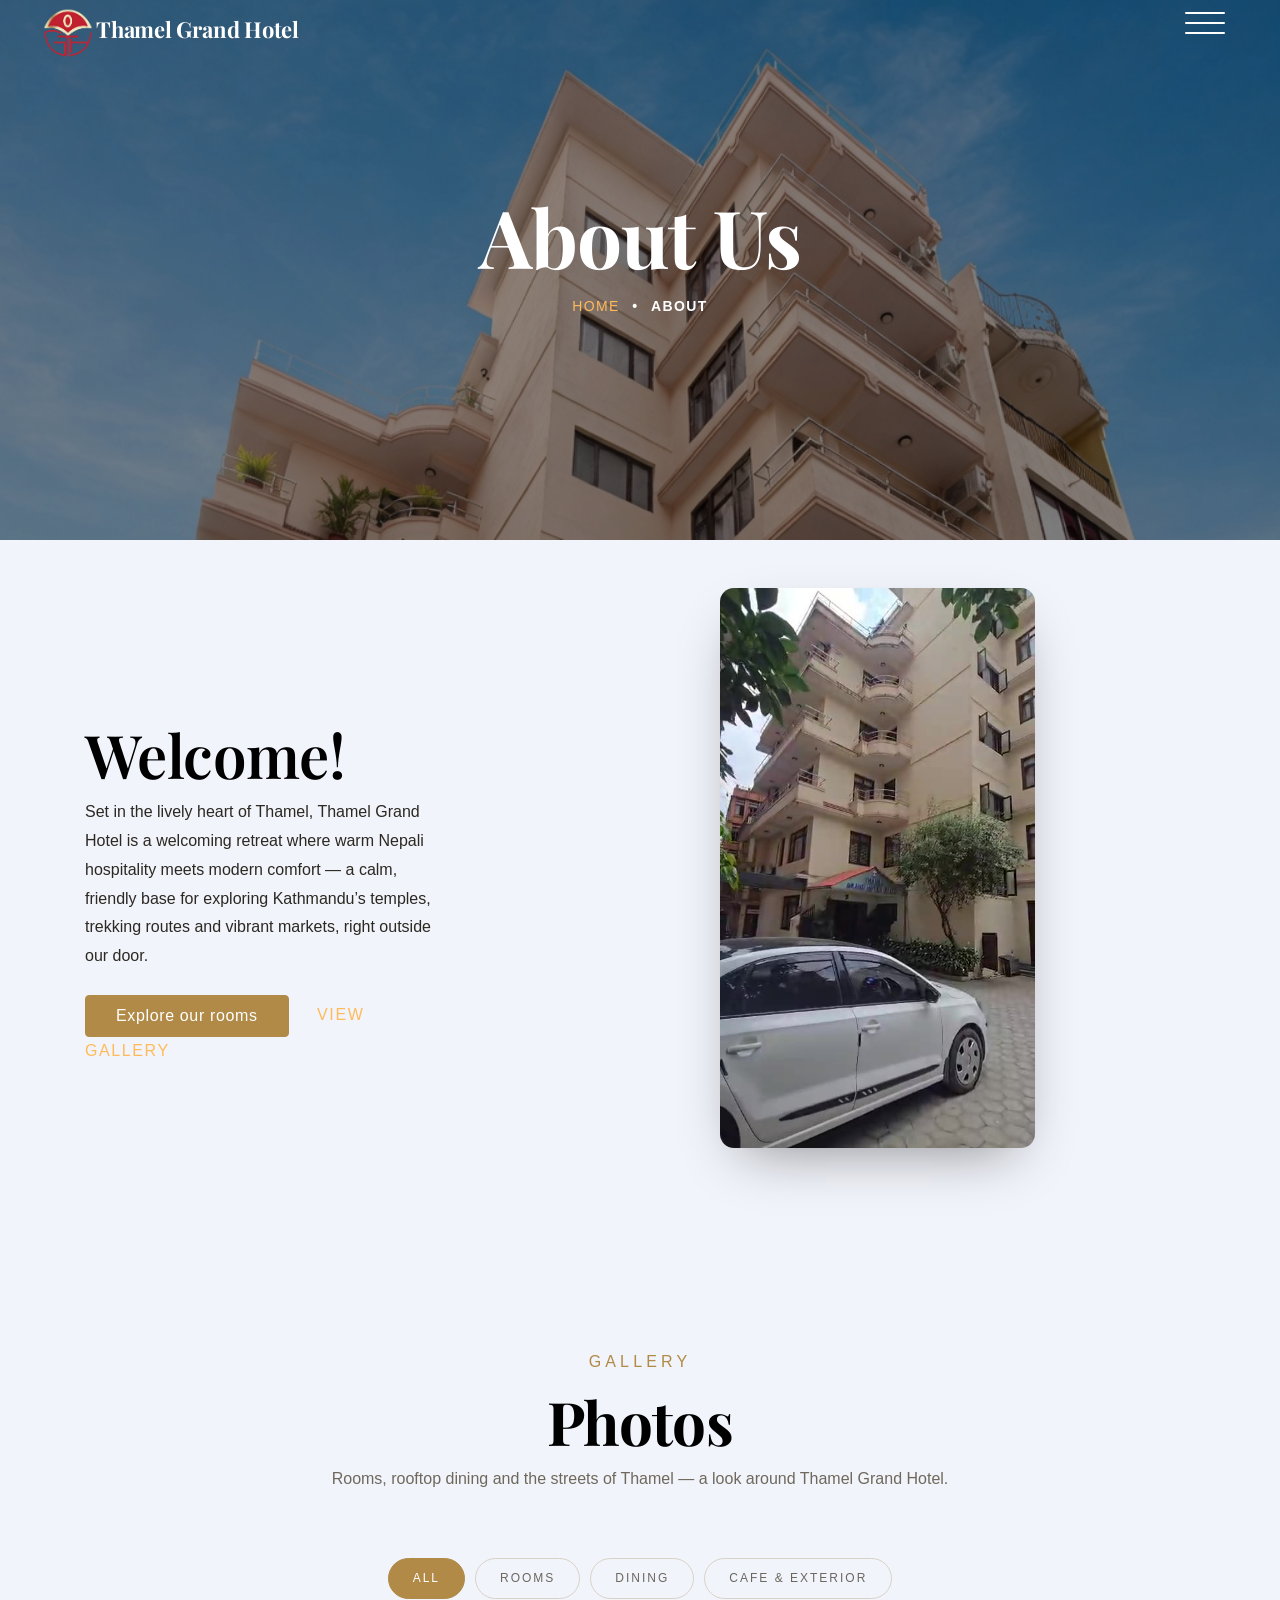
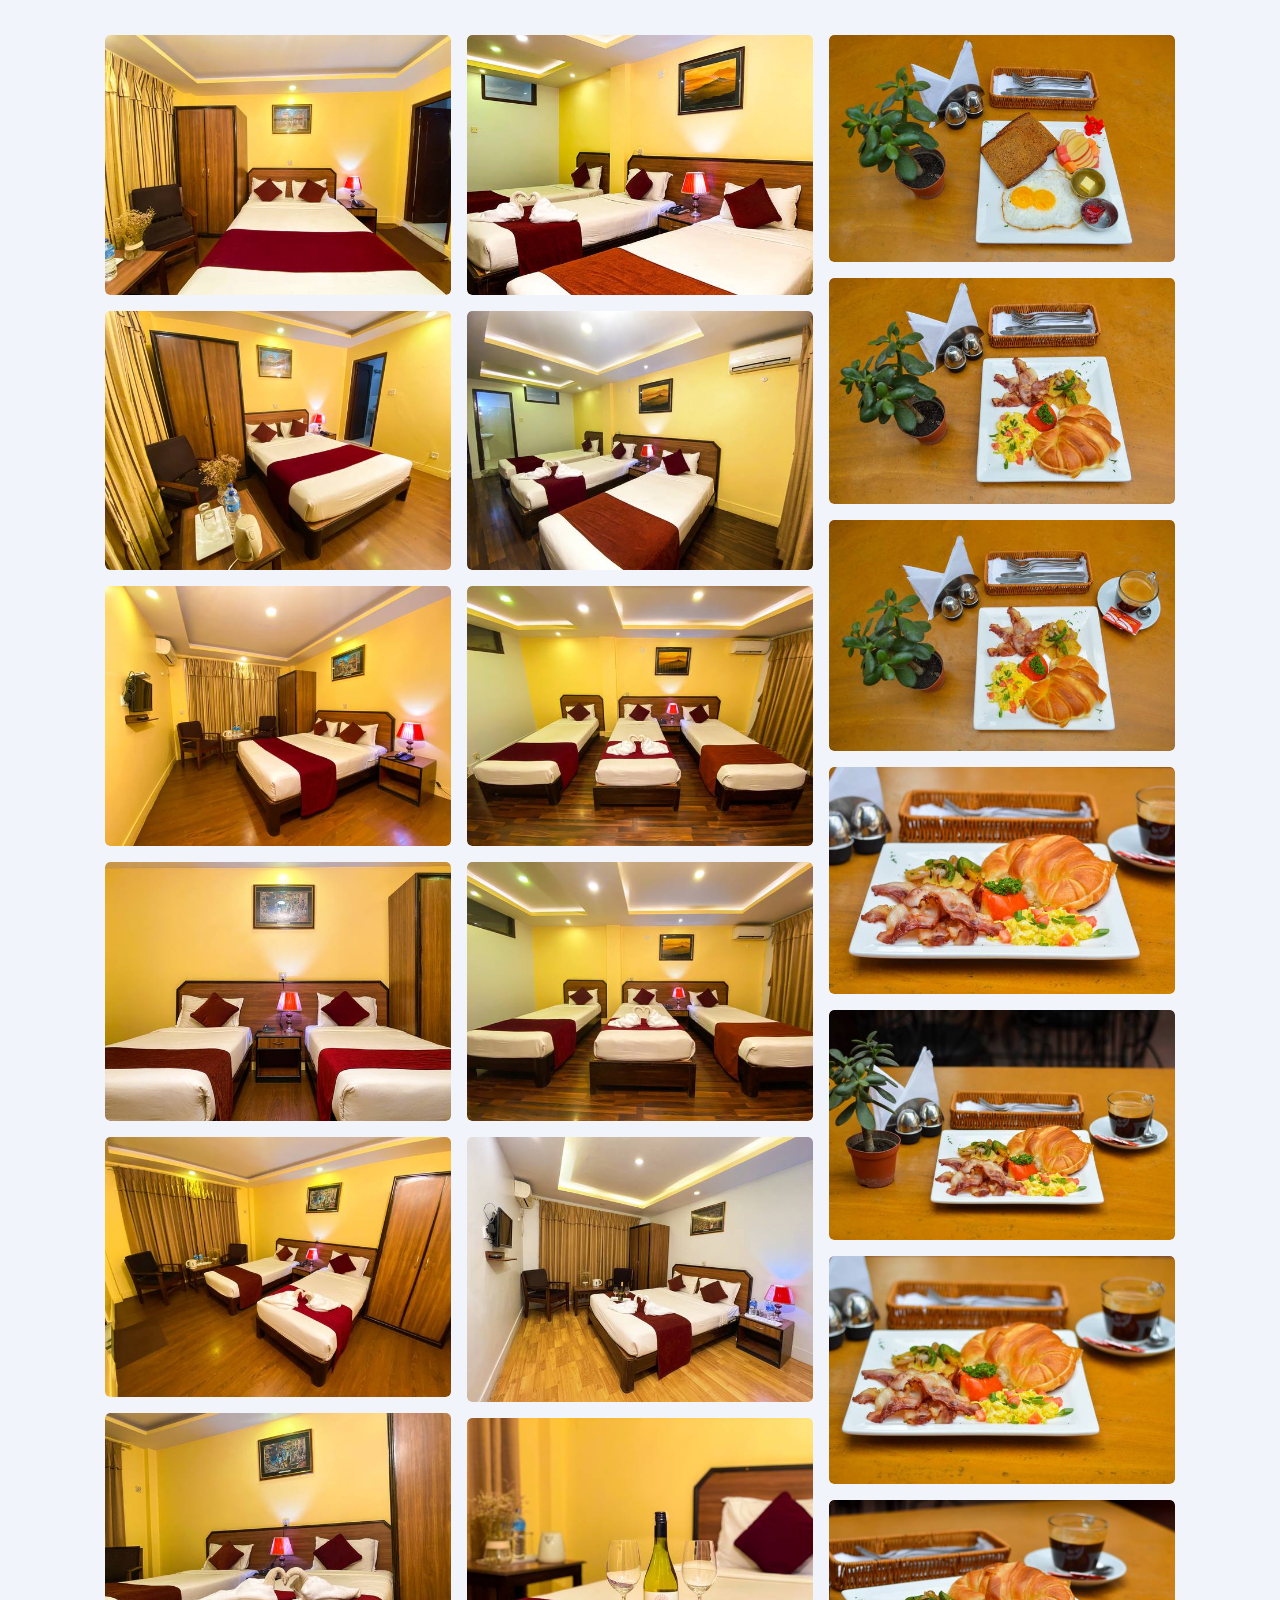
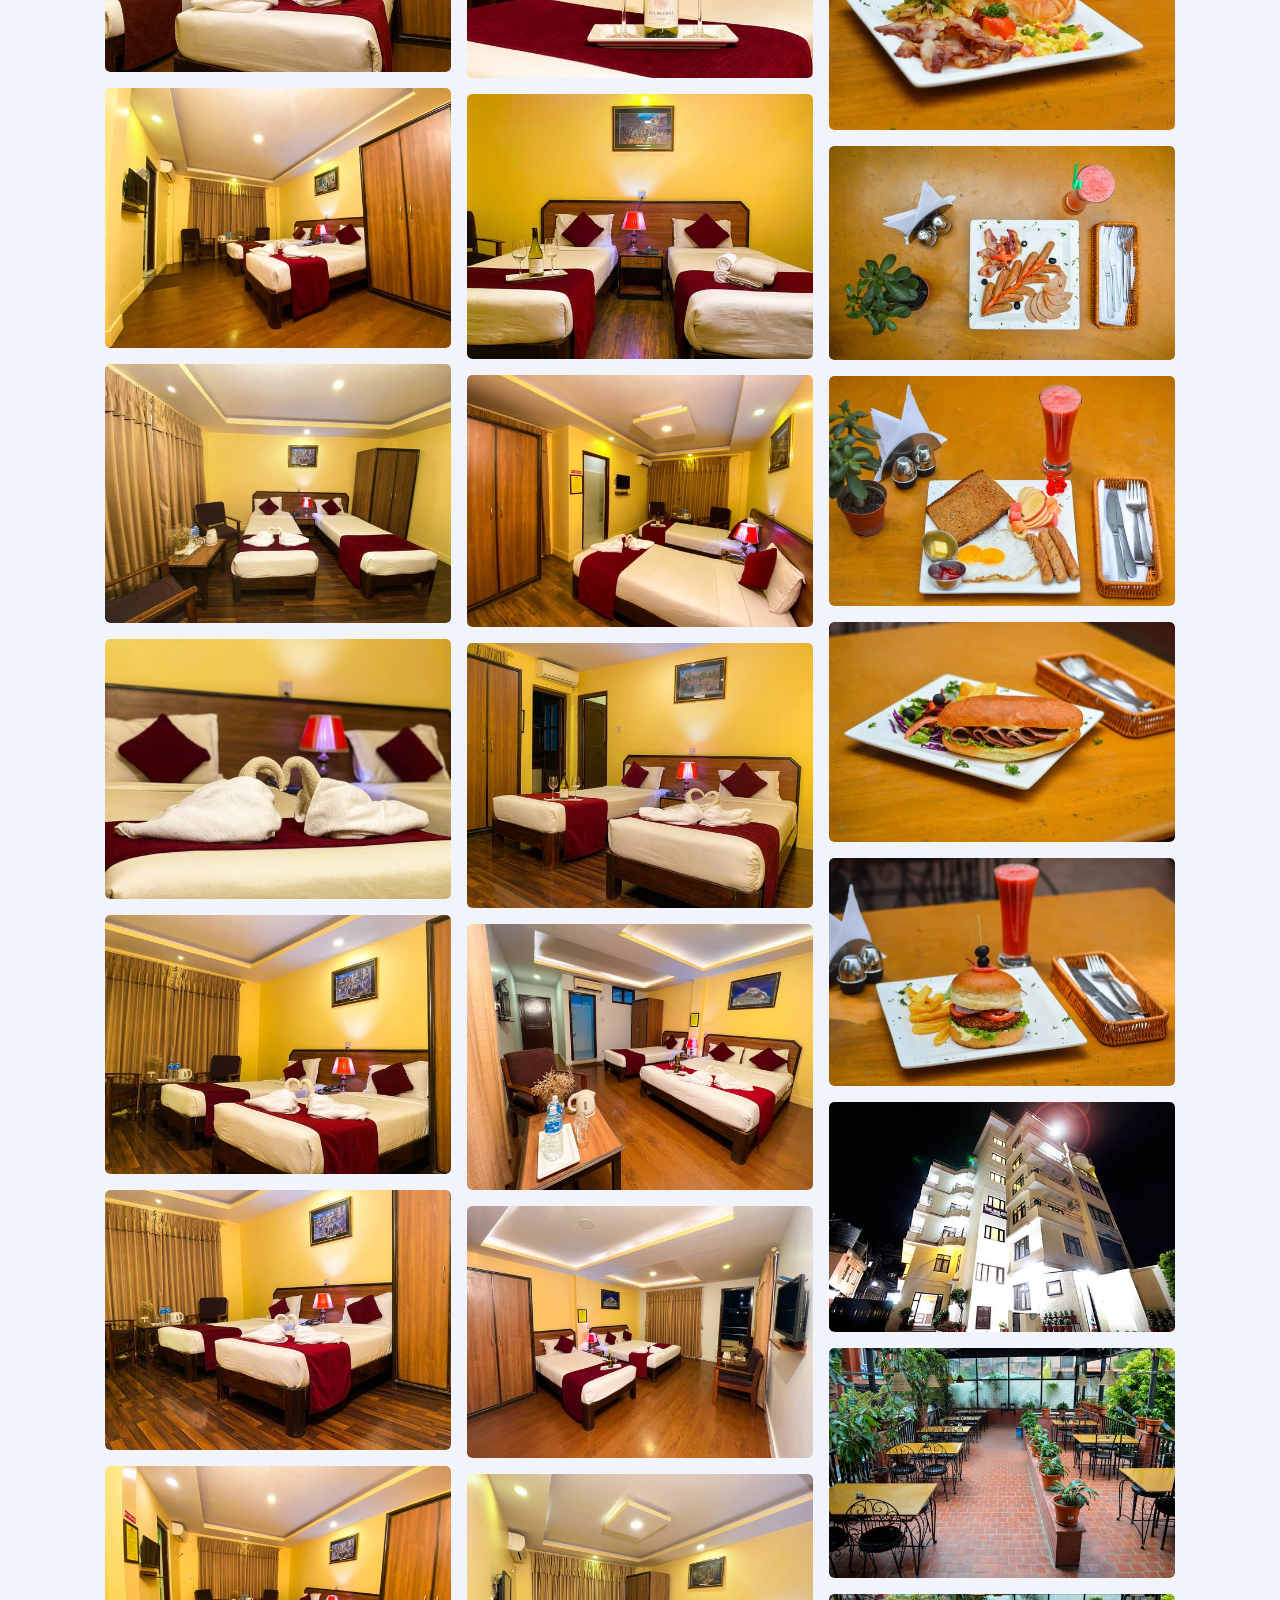
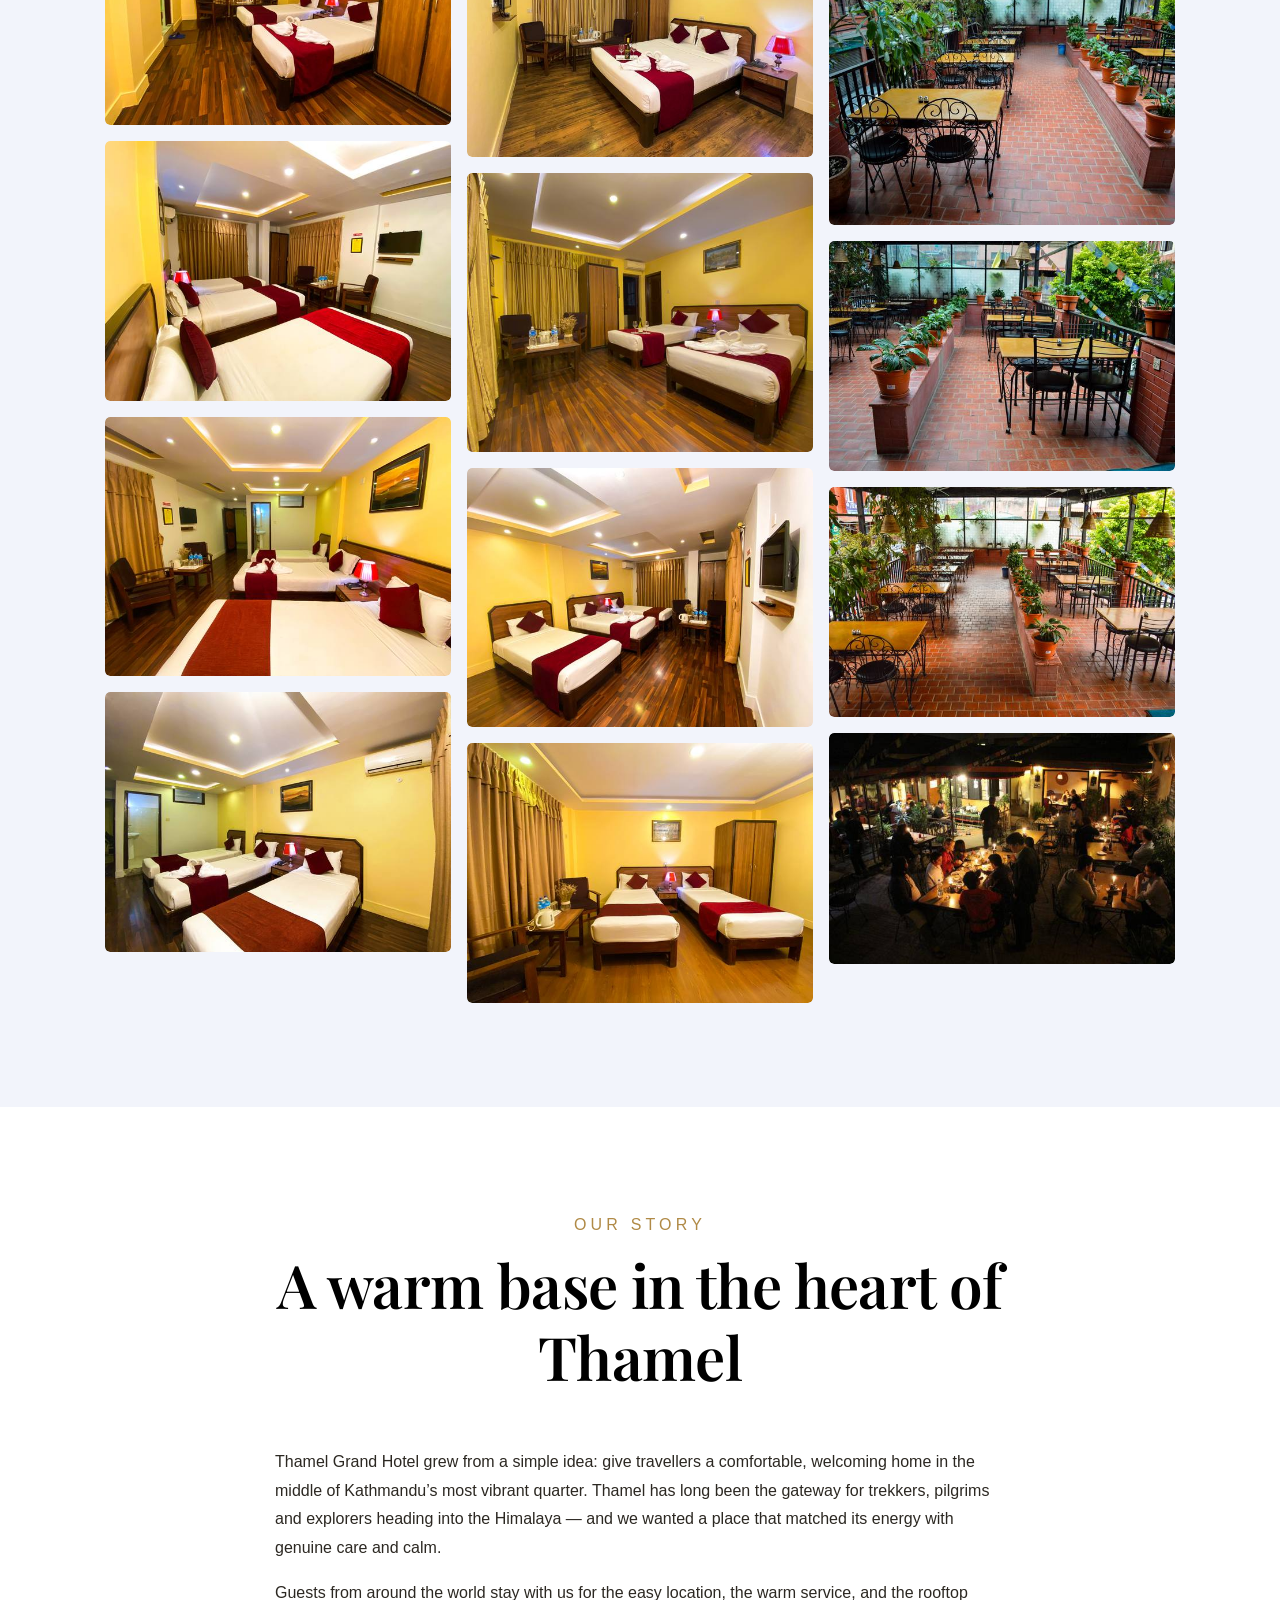
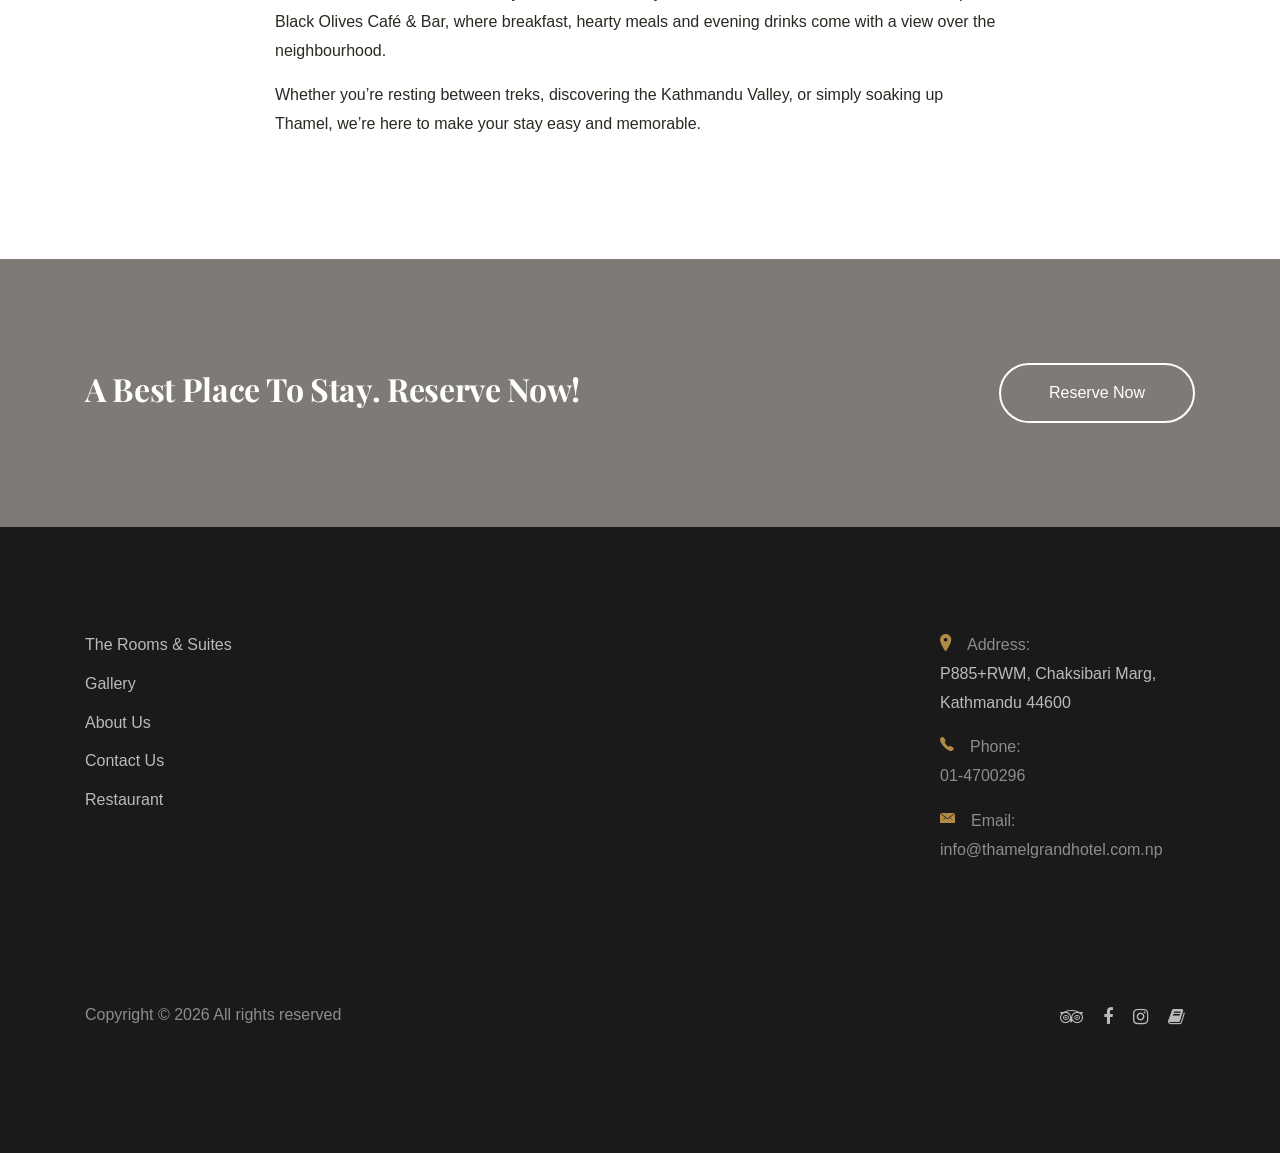
==== commit 58ec4ac8: "refactor(chrome): shared footer too — header + footer now change-once Extend js/tgh-chrome.js to als" ====
--- a/about.html
+++ b/about.html
@@ -29,7 +29,7 @@
   <body>
     
     <div id="tgh-header"></div>
-    <script src="js/tgh-chrome.js?v=1"></script>
+    <script src="js/tgh-chrome.js?v=2"></script>
     <!-- END head -->
 
     <section class="site-hero inner-page overlay" style="background-image: url(images/hotel/tgh-4.jpg)" data-stellar-background-ratio="0.5">
@@ -122,67 +122,7 @@
         </div>
       </section>
 
-    <footer class="section footer-section">
-    <div class="container">
-      <div class="row mb-4">
-        <div class="col-md-3 mb-5">
-          <ul class="list-unstyled link">
-            <li><a href="rooms.html">The Rooms &amp; Suites</a></li>
-            <li><a href="gallery.html">Gallery</a></li>
-            <li><a href="about.html#">About Us</a></li>
-            <li><a href="contact.html#">Contact Us</a></li>
-            <li><a href="index.html#restaurant">Restaurant</a></li>
-          </ul>
-        </div>
-        <div class="col-md-3 mb-5">
-          <!-- <ul class="list-unstyled link">
-                <li><a href="index.html#">About Us</a></li>
-                <li><a href="index.html#">Terms &amp; Conditions</a></li>
-                <li><a href="index.html#">Privacy Policy</a></li>
-               <li><a href="index.html#">Rooms</a></li>
-              </ul> -->
-        </div>
-        <div class="col-md-3 mb-5 pr-md-5 contact-info">
-          <!-- <li>198 West 21th Street, <br> Suite 721 New York NY 10016</li> -->
-          <!-- <p><span class="d-block"><span class="ion-ios-location h5 mr-3 text-primary"></span>Address:</span> <span> 198 West 21th Street, <br> Suite 721 New York NY 10016</span></p>
-              <p><span class="d-block"><span class="ion-ios-telephone h5 mr-3 text-primary"></span>Phone:</span> <span> (+1) 435 3533</span></p>
-              <p><span class="d-block"><span class="ion-ios-email h5 mr-3 text-primary"></span>Email:</span> <span> info@domain.com</span></p> -->
-        </div>
-        <div class="col-md-3 mb-5">
-          <!-- <li>198 West 21th Street, <br> Suite 721 New York NY 10016</li> -->
-          <p><span class="d-block"><span class="ion-ios-location h5 mr-3 text-primary"></span>Address:</span>
-            <span>
-              <a href="https://www.google.com/maps/place/Thamel+Grand+Hotel/@27.7170826,85.3098029,17z/data=!3m1!4b1!4m9!3m8!1s0x39eb18e33639aa63:0xd3a44de7c84b3bd3!5m2!4m1!1i2!8m2!3d27.7170826!4d85.3098029!16s%2Fg%2F1q62kbq1d?entry=ttu"
-                target="_blank">
-                P885+RWM, Chaksibari Marg, Kathmandu 44600
-              </a>
-            </span>
-          </p>
-          <p><span class="d-block"><span class="ion-ios-telephone h5 mr-3 text-primary"></span>Phone:</span> <span>
-              01-4700296</span></p>
-          <p><span class="d-block"><span class="ion-ios-email h5 mr-3 text-primary"></span>Email:</span> <span>
-              info@thamelgrandhotel.com.np</span></p>
-        </div>
-      </div>
-      <div class="row pt-5">
-        <p class="col-md-6 text-left">
-          <!-- Link back to Colorlib can't be removed. Template is licensed under CC BY 3.0. -->
-          Copyright &copy;
-          <script>document.write(new Date().getFullYear());</script> All rights reserved
-          <!-- Link back to Colorlib can't be removed. Template is licensed under CC BY 3.0. -->
-        </p>
-
-        <p class="col-md-6 text-right social">
-          <a
-            href="https://www.tripadvisor.com/Hotel_Review-g293890-d6468795-Reviews-Thamel_Grand_Hotel-Kathmandu_Kathmandu_Valley_Bagmati_Zone_Central_Region.html"><span
-              class="fa fa-tripadvisor"></span></a>
-          <a href="https://www.facebook.com/thamelgrandhotel.np/"><span class="fa fa-facebook"></span></a>
-          <a href="https://www.instagram.com/thamelgrandhotel2012/"><span class="fa fa-instagram"></span></a>
-          <a href="https://www.booking.com/hotel/np/hamel-rand-otel-td.html"><span class="fa fa-book"></span></a>
-        </p>
-      </div>
-    </div>
-  </footer>
+    <div id="tgh-footer"></div>
     
     <script src="js/jquery-3.3.1.min.js"></script>
     <script src="js/jquery-migrate-3.0.1.min.js"></script>
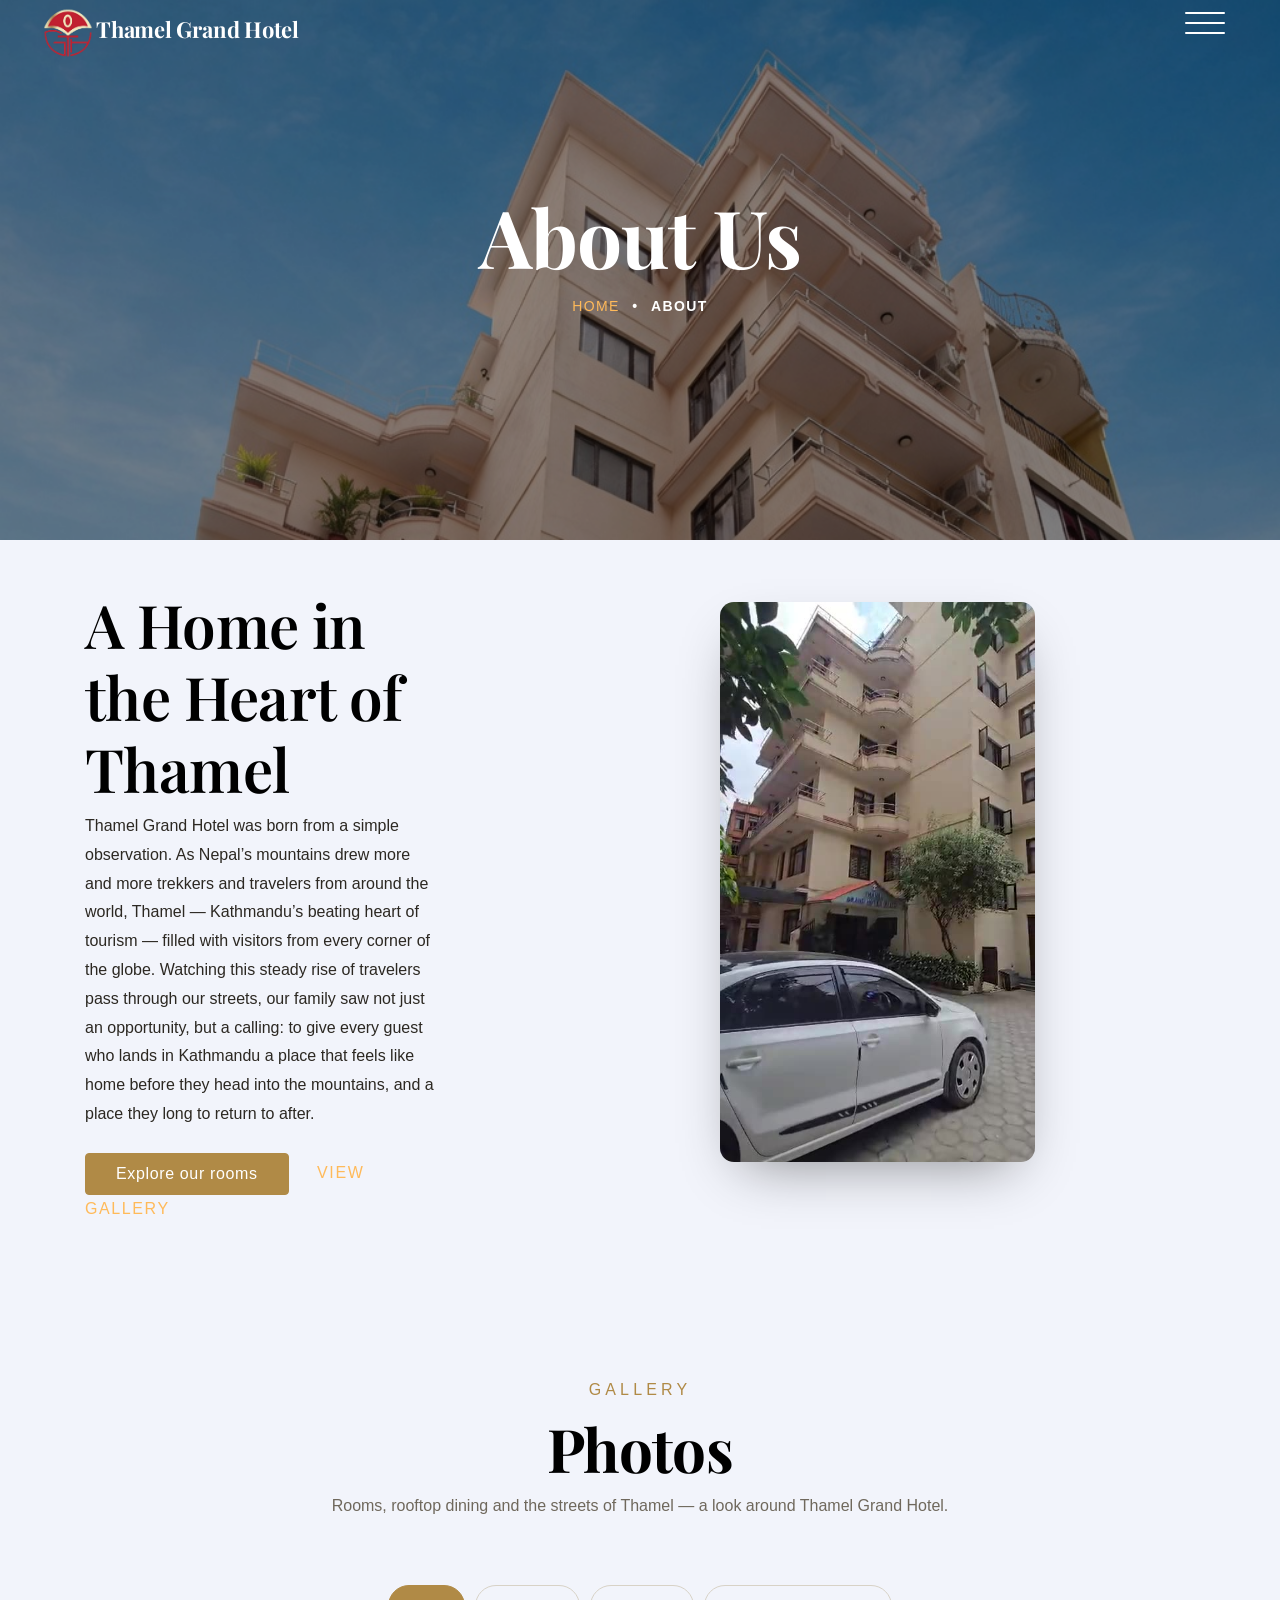
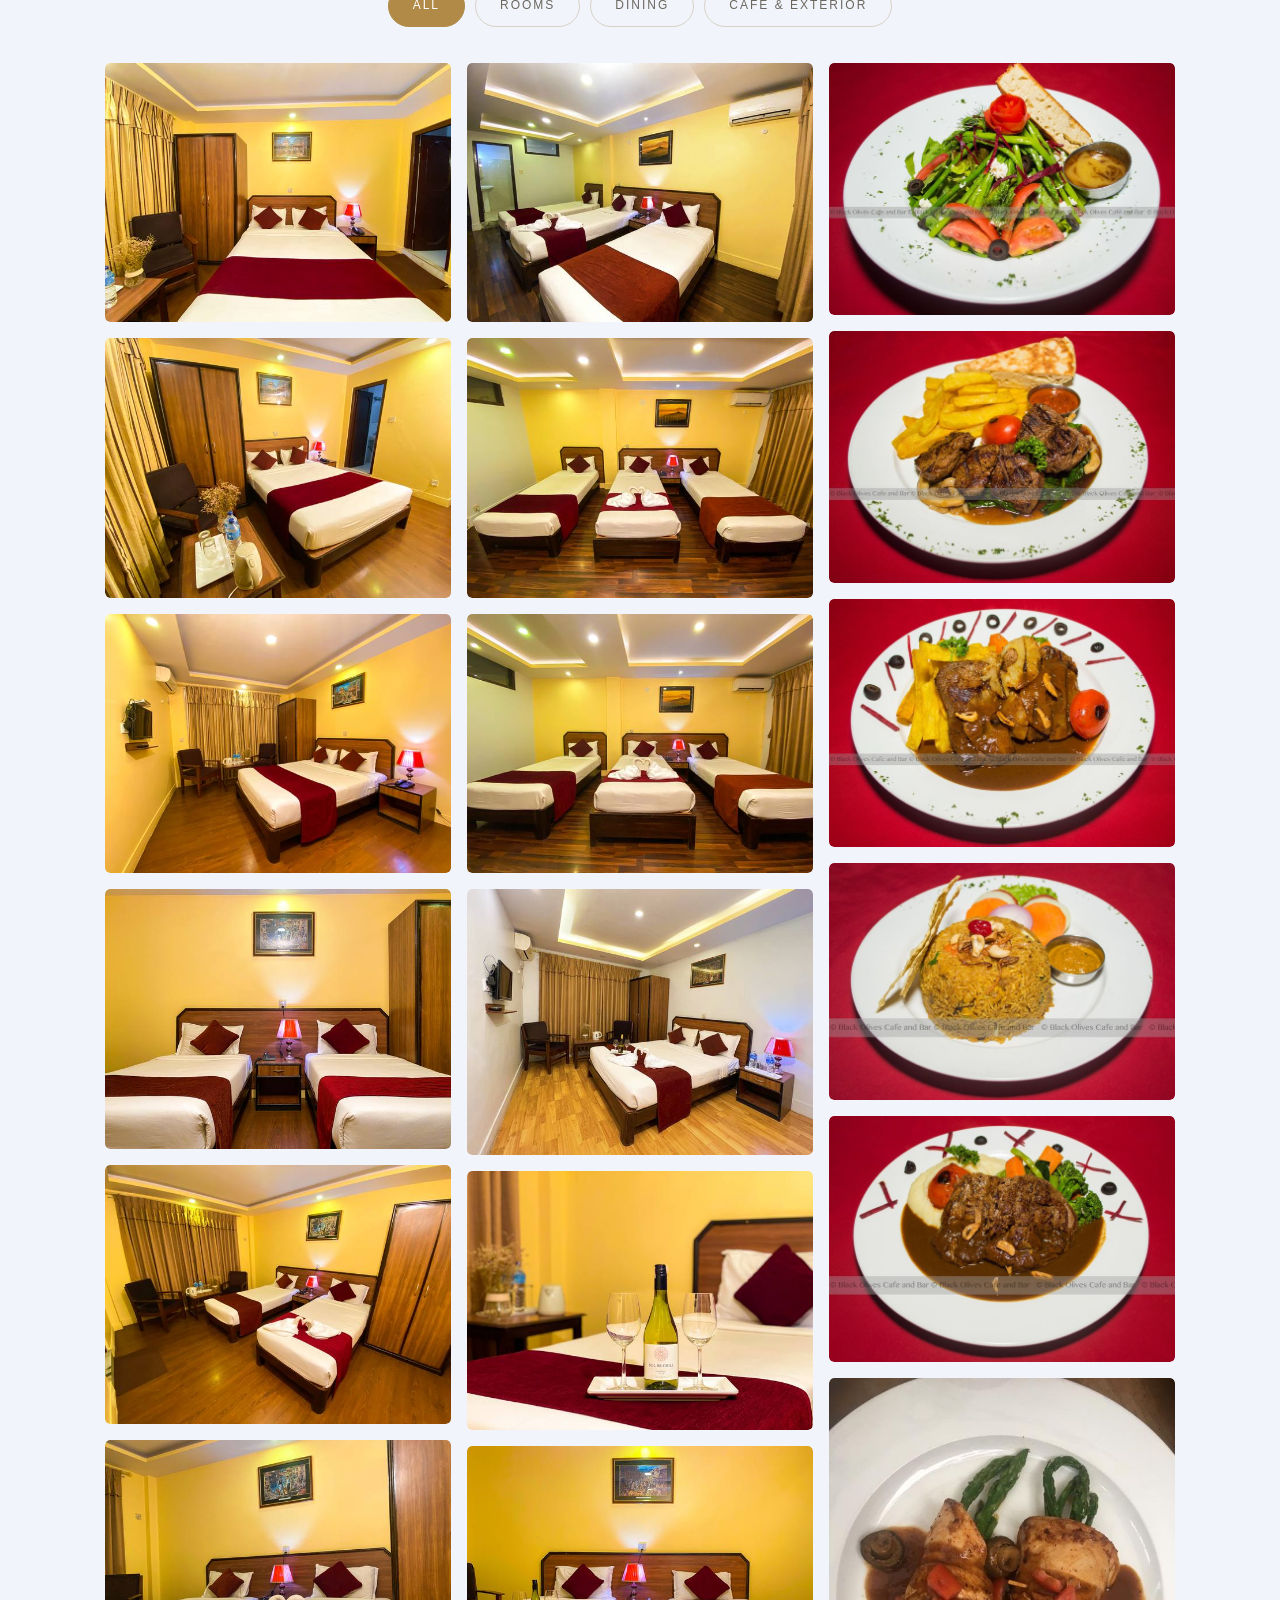
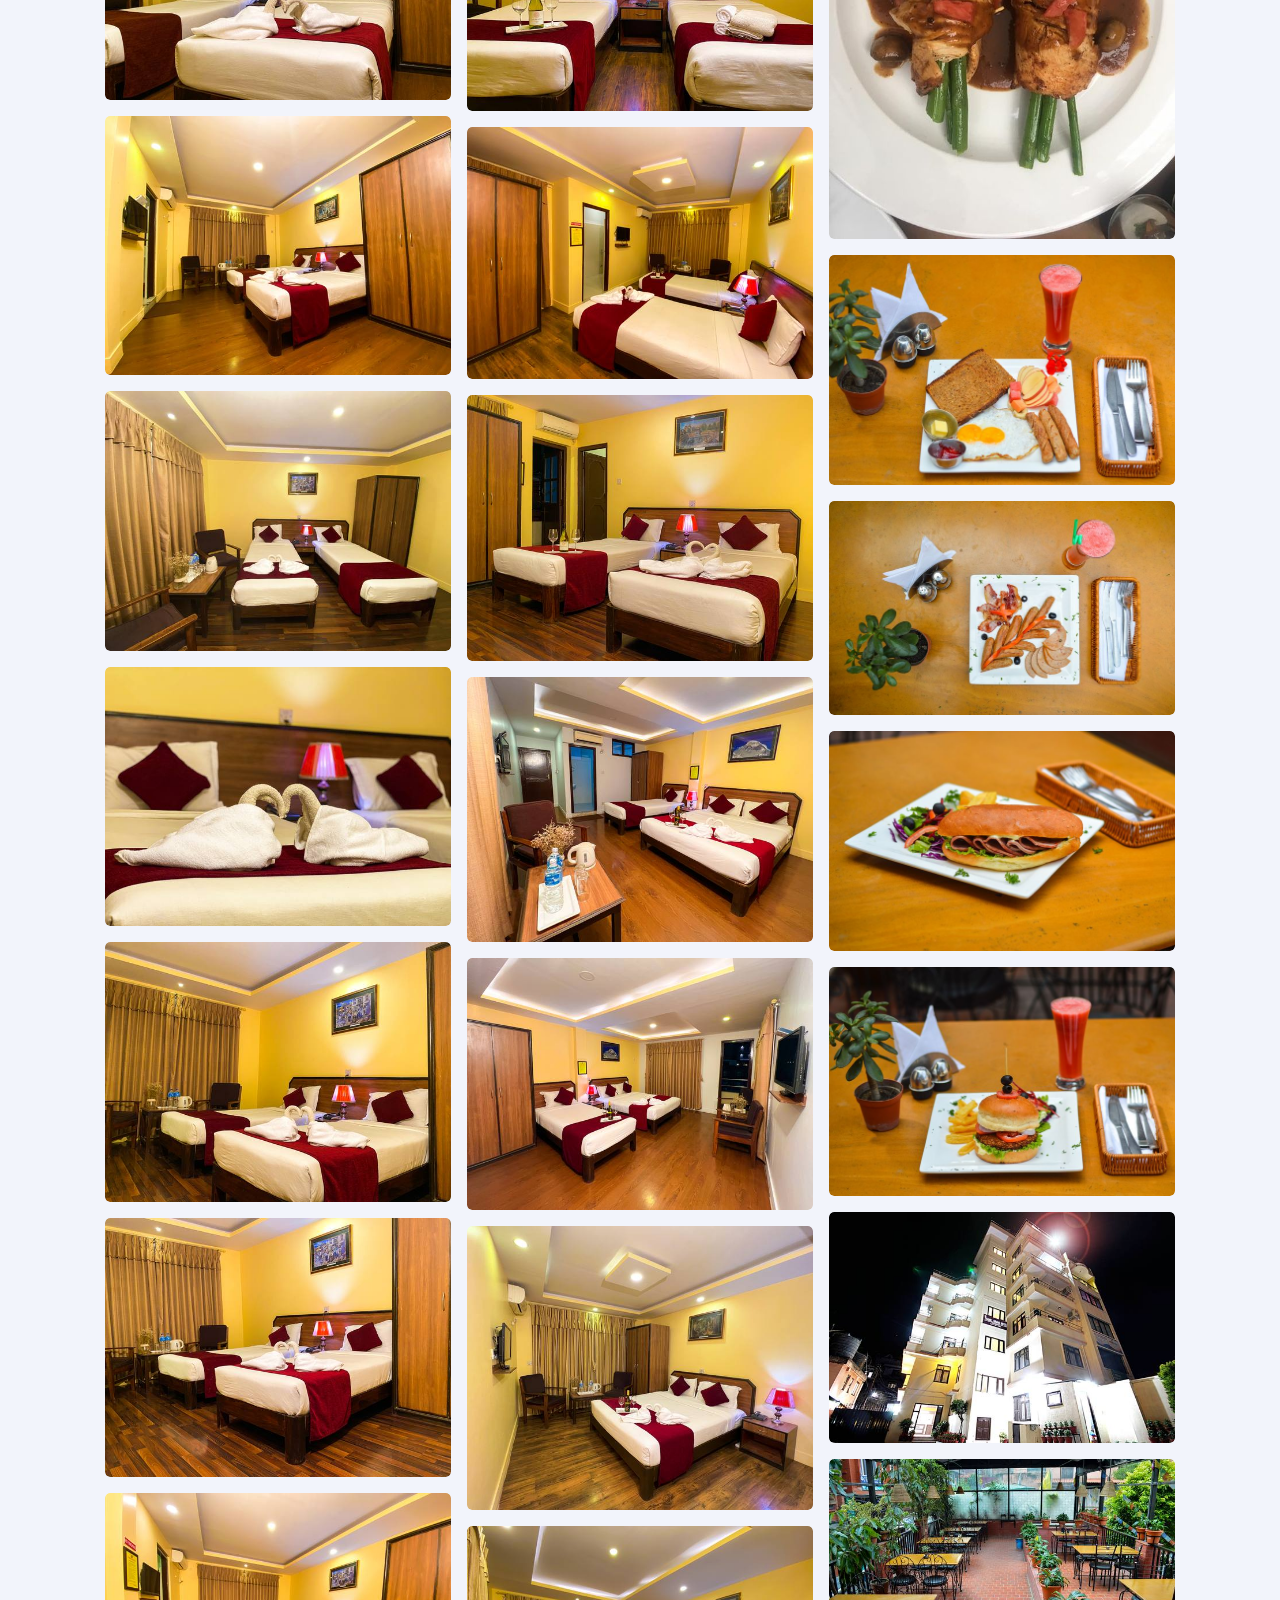
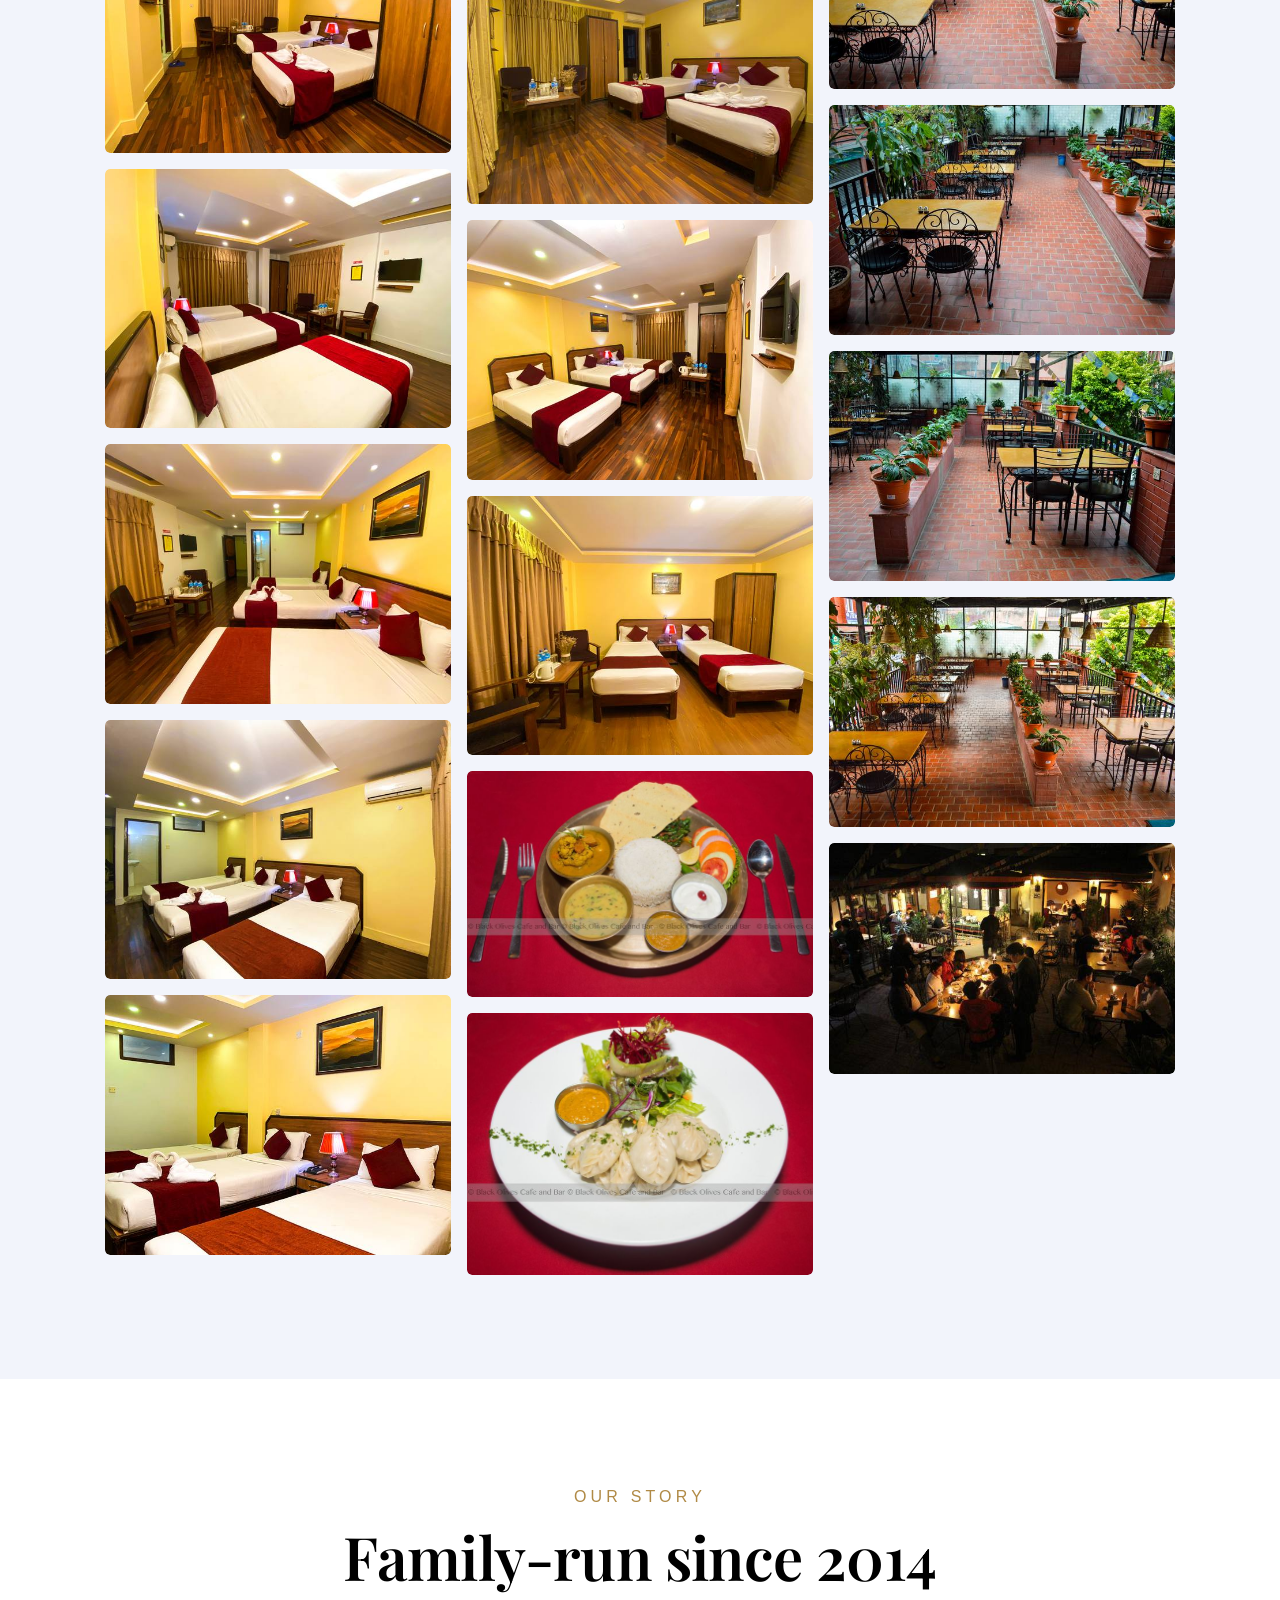
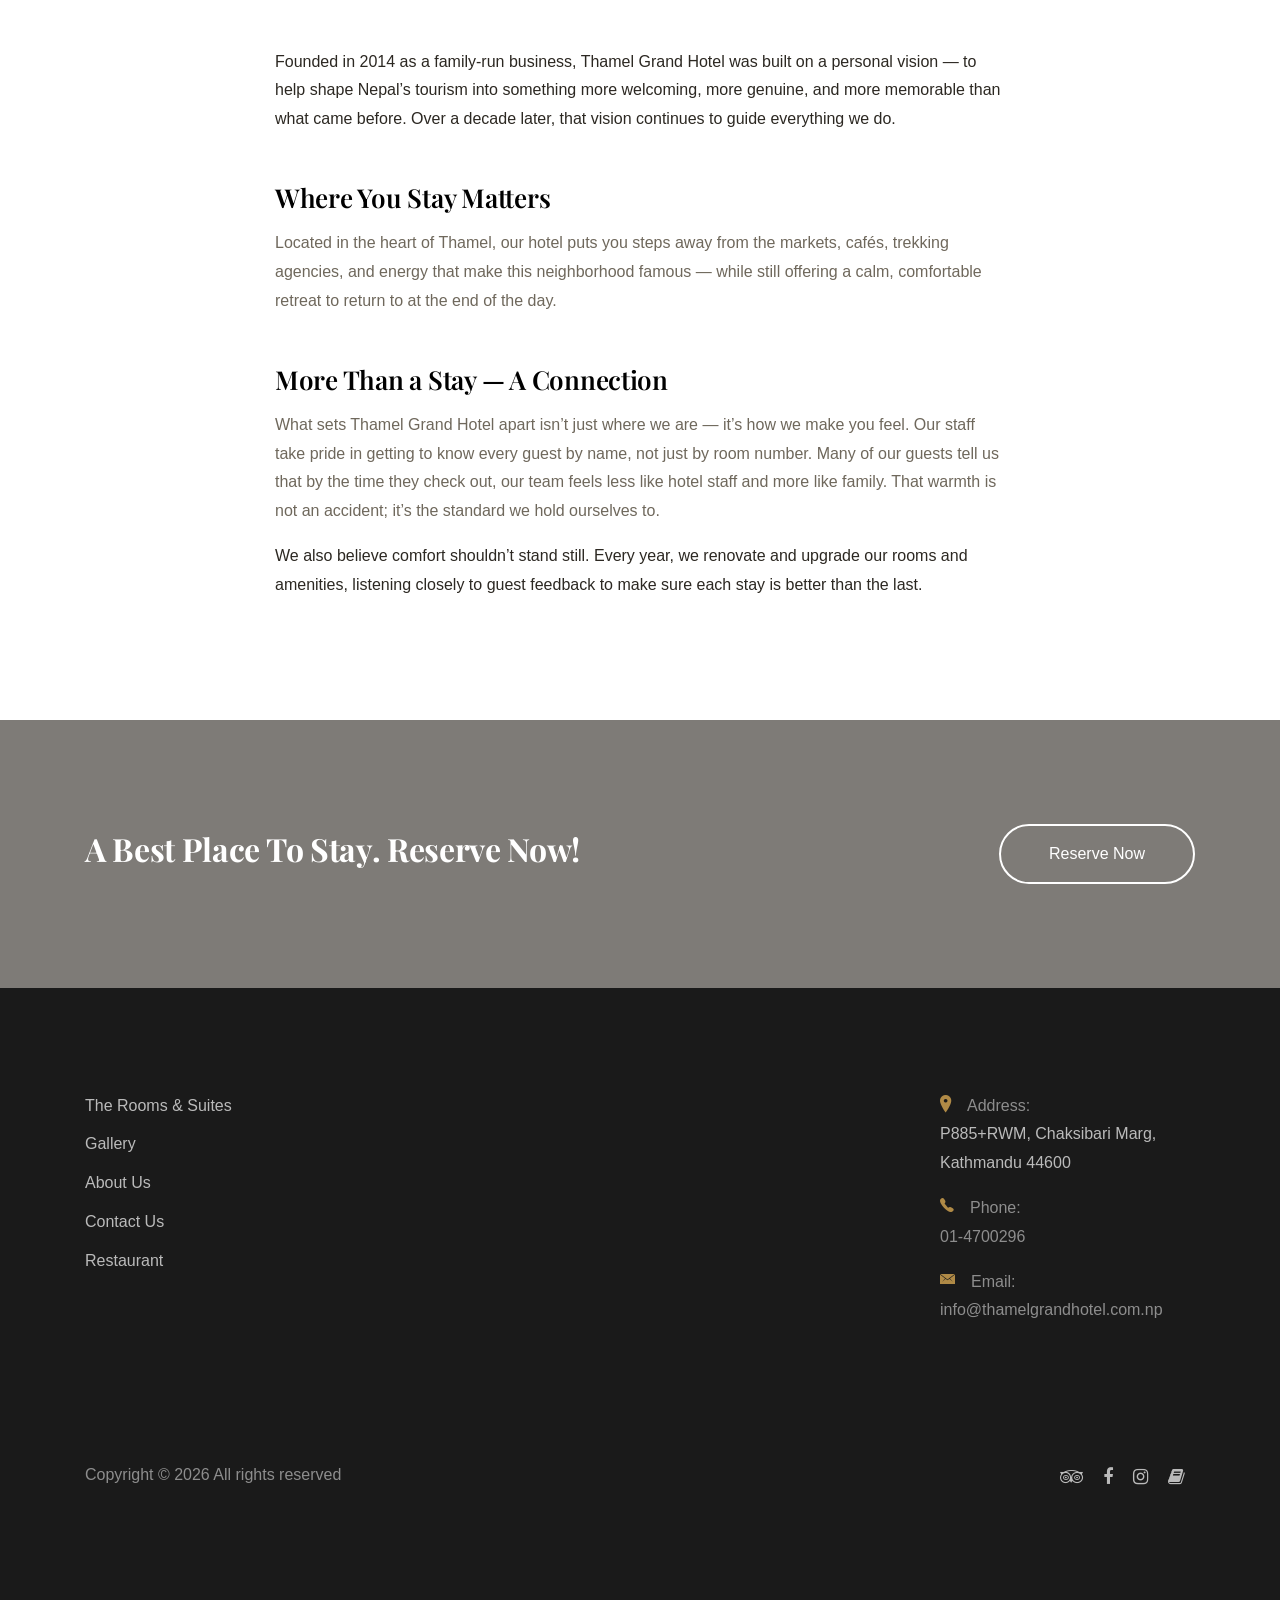
==== commit 413c5142: "content: new About Us copy + real food photos in the gallery About: owner's own story text — 'A Home" ====
--- a/about.html
+++ b/about.html
@@ -23,7 +23,7 @@
 
     <!-- Theme Style -->
     <link rel="stylesheet" href="css/style.css">
-    <link rel="stylesheet" href="css/tgh-custom.css?v=h6">
+    <link rel="stylesheet" href="css/tgh-custom.css?v=h8">
     <link rel="stylesheet" href="css/tgh-theme.css?v=t2">
   </head>
   <body>
@@ -58,8 +58,8 @@
             </video>
           </div>
           <div class="col-md-12 col-lg-4 order-lg-1" data-aos="fade-up">
-            <h2 class="heading">Welcome!</h2>
-            <p class="mb-4">Set in the lively heart of Thamel, Thamel Grand Hotel is a welcoming retreat where warm Nepali hospitality meets modern comfort &mdash; a calm, friendly base for exploring Kathmandu&rsquo;s temples, trekking routes and vibrant markets, right outside our door.</p>
+            <h2 class="heading">A Home in the Heart of Thamel</h2>
+            <p class="mb-4">Thamel Grand Hotel was born from a simple observation. As Nepal&rsquo;s mountains drew more and more trekkers and travelers from around the world, Thamel &mdash; Kathmandu&rsquo;s beating heart of tourism &mdash; filled with visitors from every corner of the globe. Watching this steady rise of travelers pass through our streets, our family saw not just an opportunity, but a calling: to give every guest who lands in Kathmandu a place that feels like home before they head into the mountains, and a place they long to return to after.</p>
             <p class="mb-0"><a href="rooms.html" class="btn btn-primary text-white py-2 mr-3">Explore our rooms</a> <a href="gallery.html" class="text-uppercase letter-spacing-1 ml-2">View gallery</a></p>
           </div>
           
@@ -90,15 +90,20 @@
         <div class="row justify-content-center text-center mb-5">
           <div class="col-md-8">
             <span class="d-block text-primary text-uppercase letter-spacing-2 mb-2" data-aos="fade">Our story</span>
-            <h2 class="heading" data-aos="fade">A warm base in the heart of Thamel</h2>
+            <h2 class="heading" data-aos="fade">Family-run since 2014</h2>
           </div>
         </div>
 
         <div class="row justify-content-center">
           <div class="col-md-8" data-aos="fade">
-            <p>Thamel Grand Hotel grew from a simple idea: give travellers a comfortable, welcoming home in the middle of Kathmandu&rsquo;s most vibrant quarter. Thamel has long been the gateway for trekkers, pilgrims and explorers heading into the Himalaya &mdash; and we wanted a place that matched its energy with genuine care and calm.</p>
-            <p>Guests from around the world stay with us for the easy location, the warm service, and the rooftop Black Olives Caf&eacute; &amp; Bar, where breakfast, hearty meals and evening drinks come with a view over the neighbourhood.</p>
-            <p>Whether you&rsquo;re resting between treks, discovering the Kathmandu Valley, or simply soaking up Thamel, we&rsquo;re here to make your stay easy and memorable.</p>
+            <p>Founded in 2014 as a family-run business, Thamel Grand Hotel was built on a personal vision &mdash; to help shape Nepal&rsquo;s tourism into something more welcoming, more genuine, and more memorable than what came before. Over a decade later, that vision continues to guide everything we do.</p>
+
+            <h3 class="heading mt-5 mb-3" style="font-size:26px;">Where You Stay Matters</h3>
+            <p>Located in the heart of Thamel, our hotel puts you steps away from the markets, caf&eacute;s, trekking agencies, and energy that make this neighborhood famous &mdash; while still offering a calm, comfortable retreat to return to at the end of the day.</p>
+
+            <h3 class="heading mt-5 mb-3" style="font-size:26px;">More Than a Stay &mdash; A Connection</h3>
+            <p>What sets Thamel Grand Hotel apart isn&rsquo;t just where we are &mdash; it&rsquo;s how we make you feel. Our staff take pride in getting to know every guest by name, not just by room number. Many of our guests tell us that by the time they check out, our team feels less like hotel staff and more like family. That warmth is not an accident; it&rsquo;s the standard we hold ourselves to.</p>
+            <p>We also believe comfort shouldn&rsquo;t stand still. Every year, we renovate and upgrade our rooms and amenities, listening closely to guest feedback to make sure each stay is better than the last.</p>
           </div>
         </div>
         </div>
@@ -141,7 +146,7 @@
     
 
     <script src="js/main.js?v=2"></script>
-    <script src="js/gallery-data.js?v=g1"></script>
+    <script src="js/gallery-data.js?v=g2"></script>
     <script src="js/tgh-lightbox.js?v=g2"></script>
     <script src="js/gallery-init.js?v=g1"></script>
   </body>
--- a/css/tgh-custom.css
+++ b/css/tgh-custom.css
@@ -96,6 +96,10 @@
 .tvs-slide{position:absolute;inset:0;opacity:0;transition:opacity .5s ease;pointer-events:none;}
 .tvs-slide.is-active{opacity:1;pointer-events:auto;}
 .tvs-slide video{width:100%;height:100%;object-fit:cover;display:block;}
+/* One clip is landscape: rather than crop it to a strip (cover) or leave the
+   card mostly black (contain), the frame itself switches to 16:9 for it. */
+.tgh-video-slider{transition:aspect-ratio .45s ease;}
+.tgh-video-slider.is-wide{aspect-ratio:16/9;}
 .tvs-tag{position:absolute;top:12px;left:12px;z-index:3;padding:5px 12px;border-radius:999px;
   background:rgba(20,14,6,.55);backdrop-filter:blur(4px);color:#ffe6bf;font-size:10.5px;
   letter-spacing:1.5px;text-transform:uppercase;font-family:"Roboto",arial,sans-serif;}
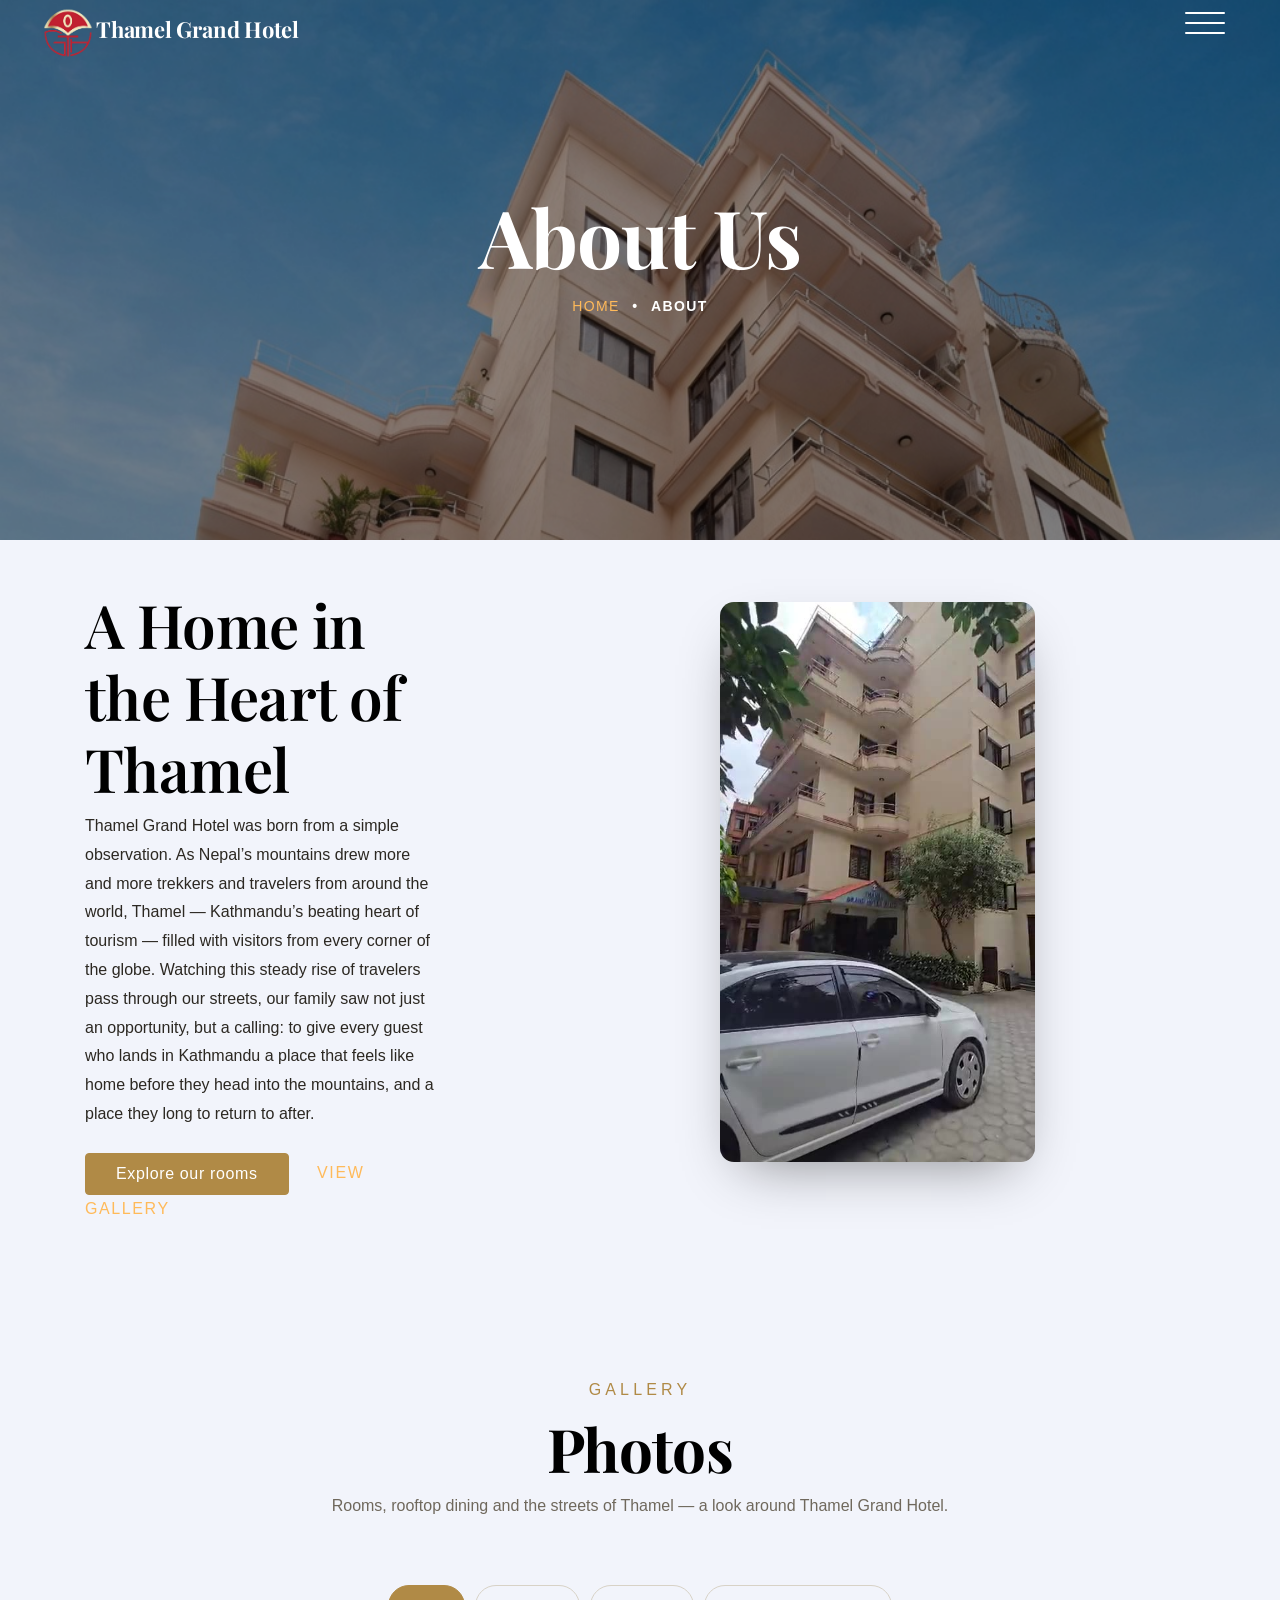
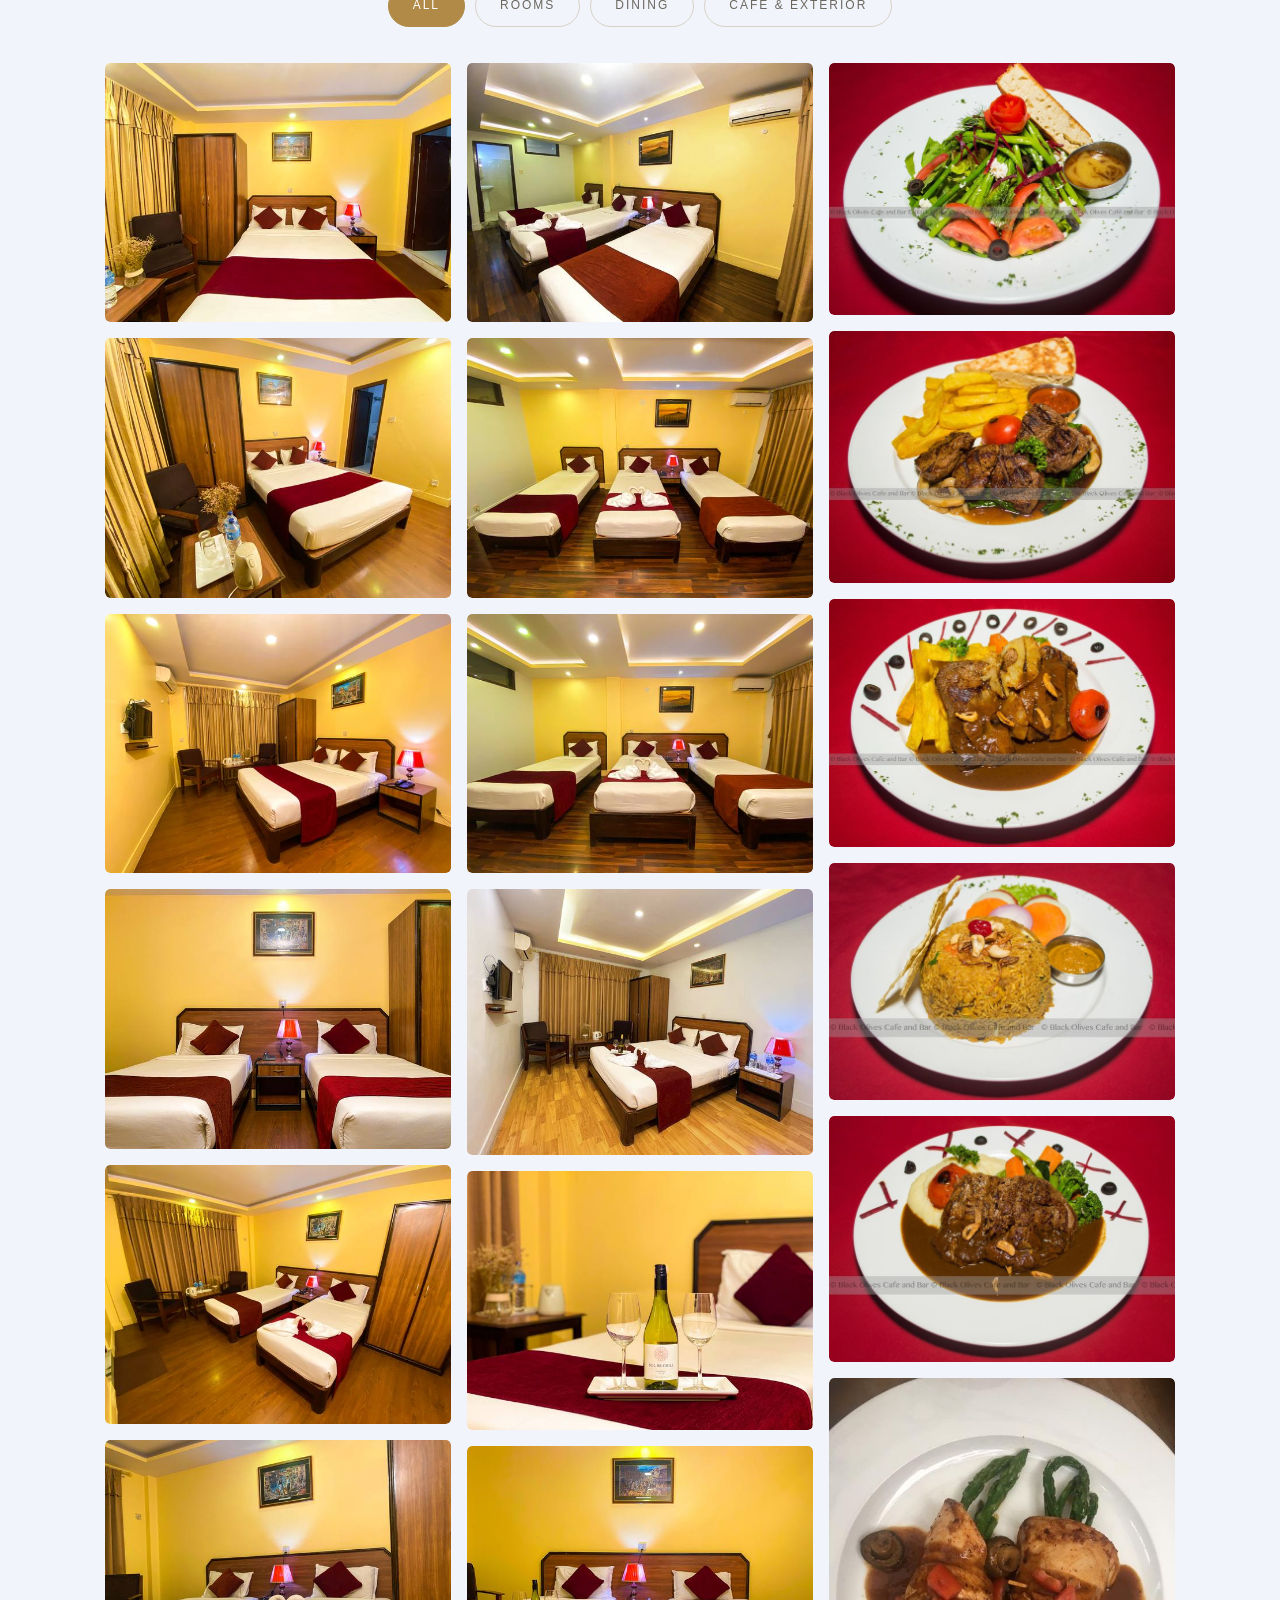
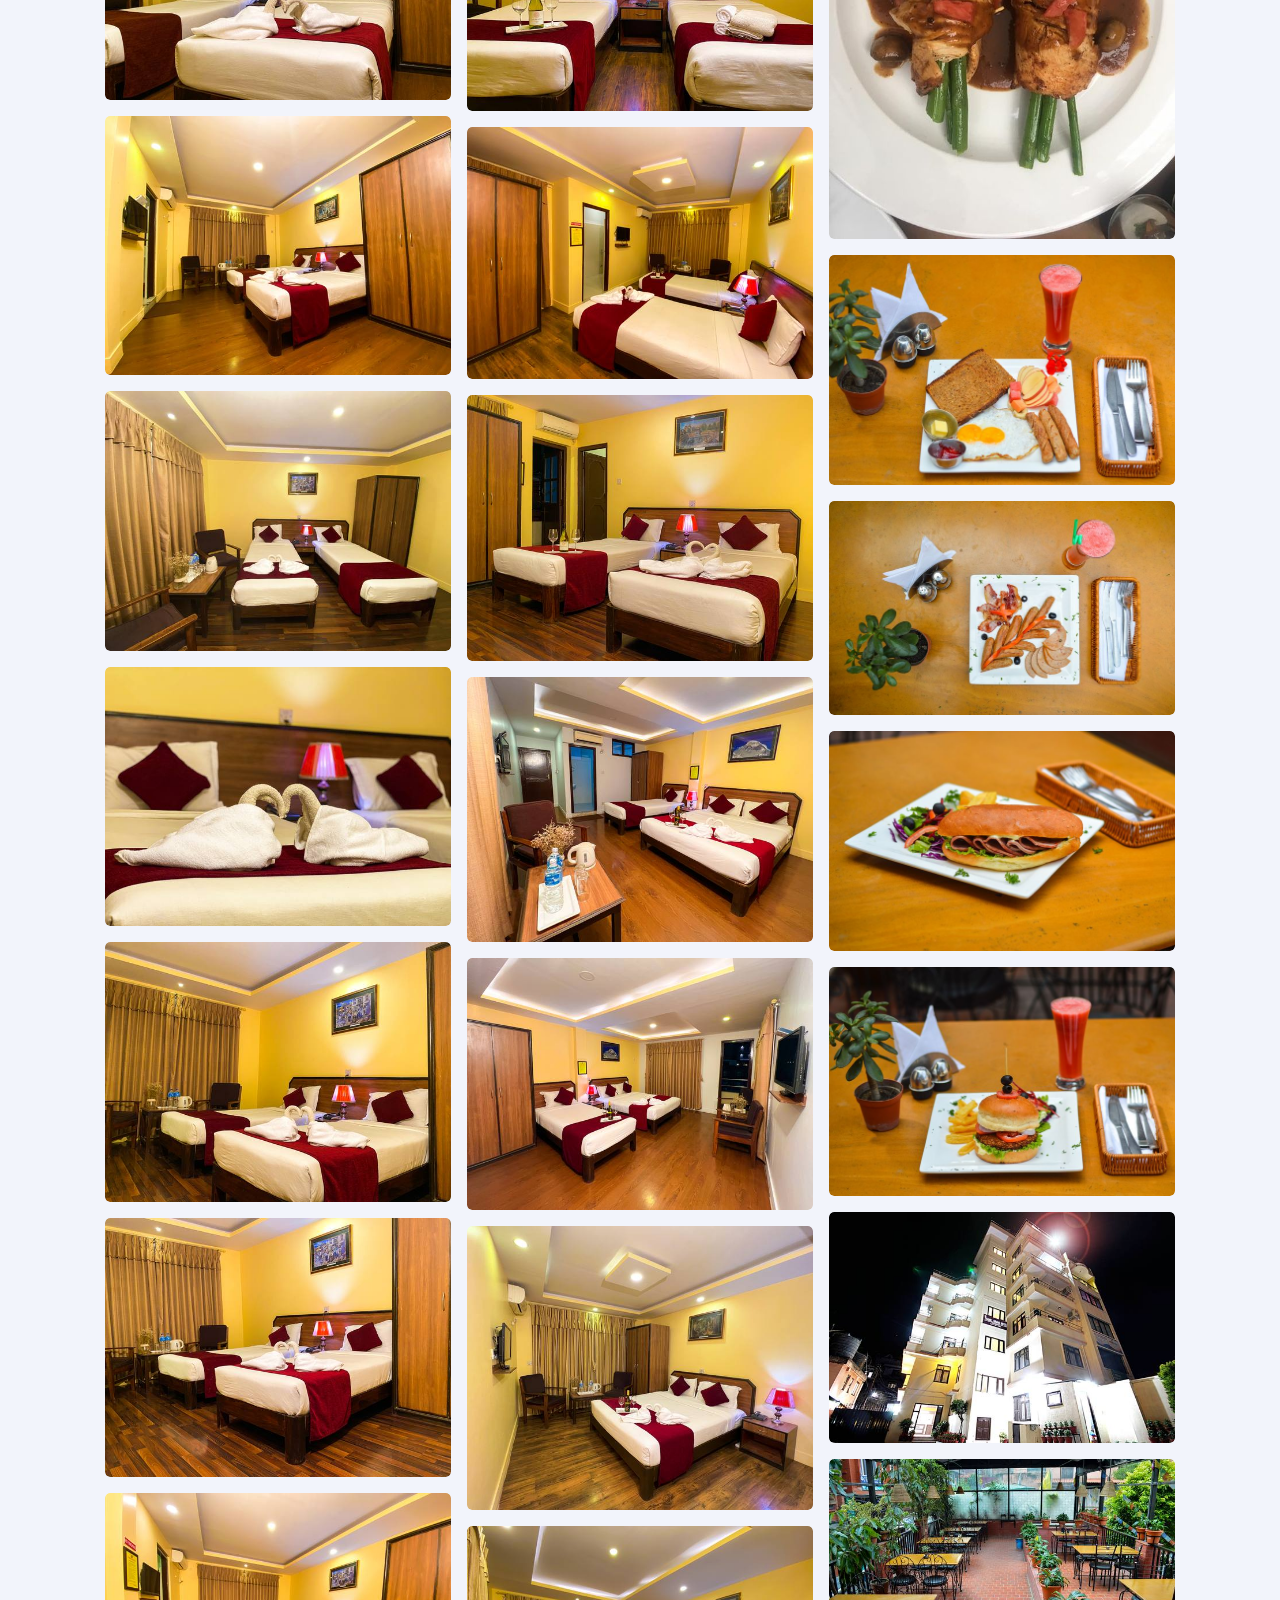
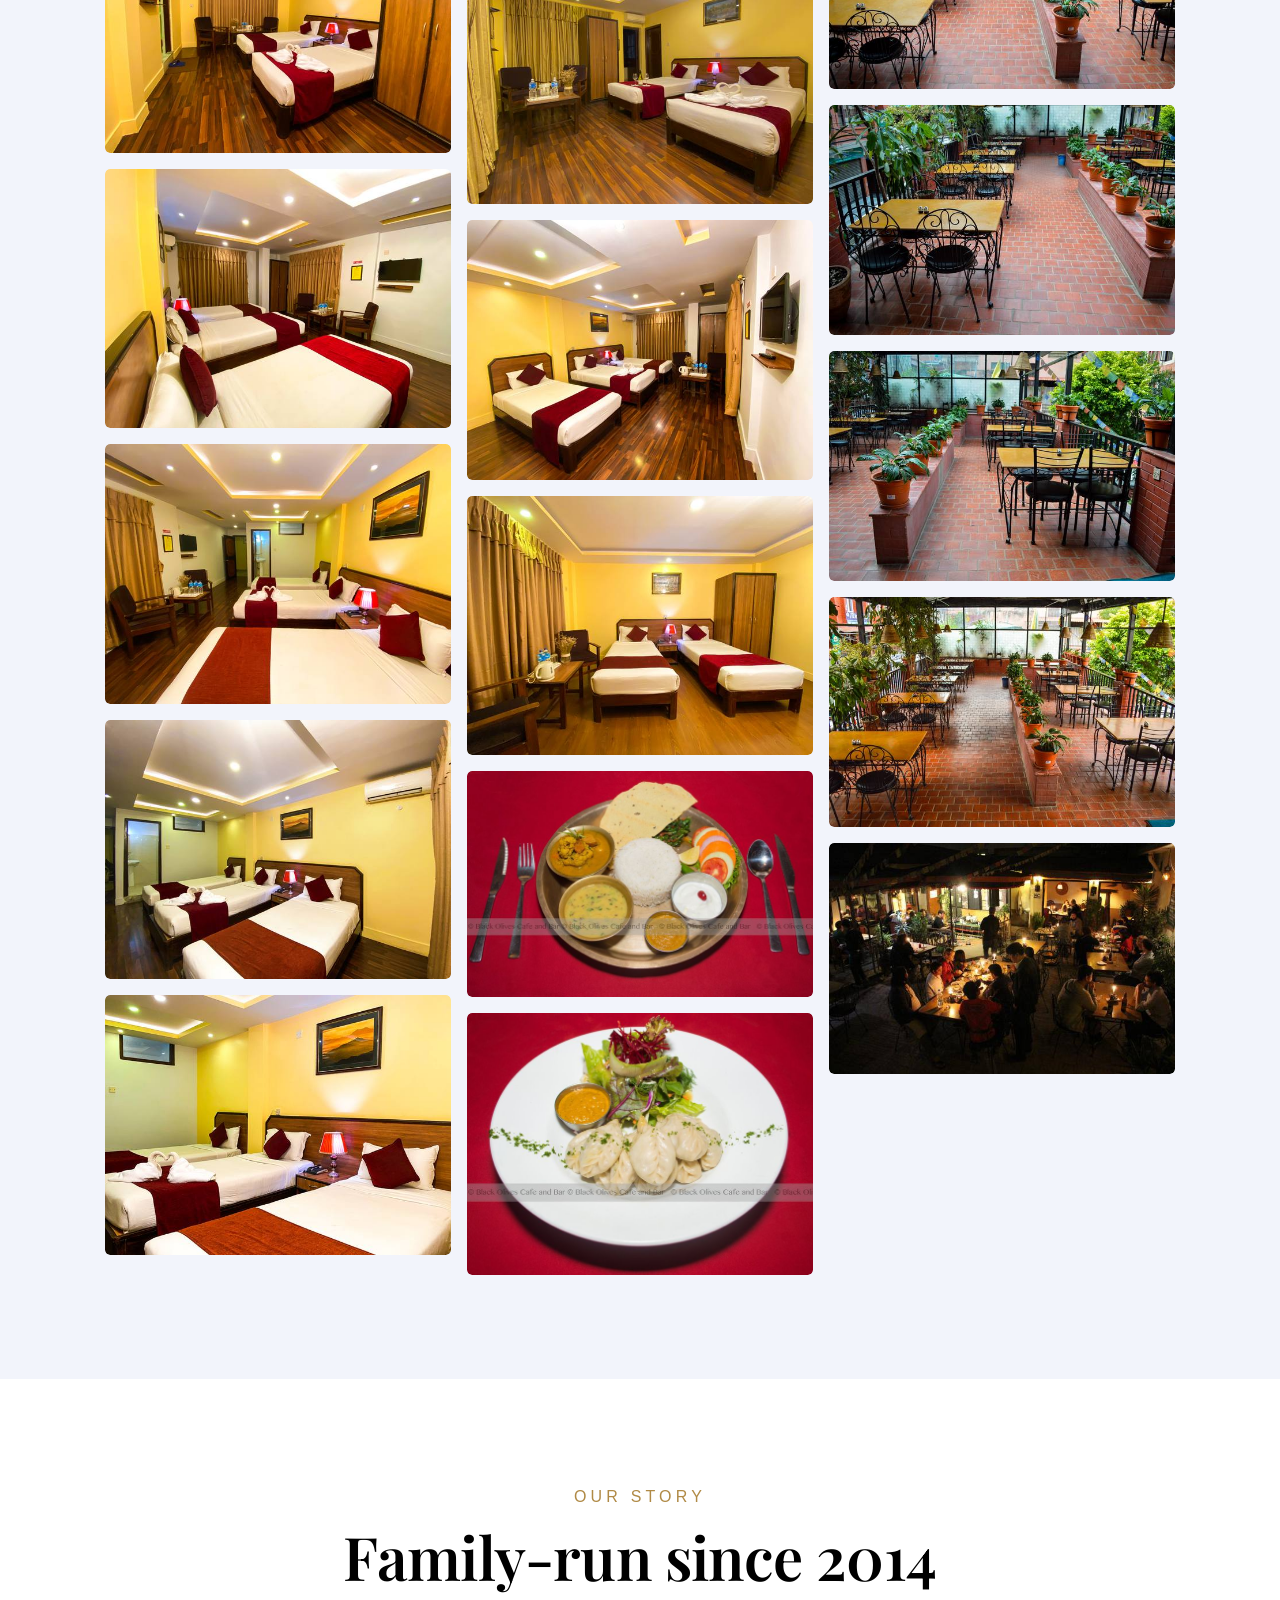
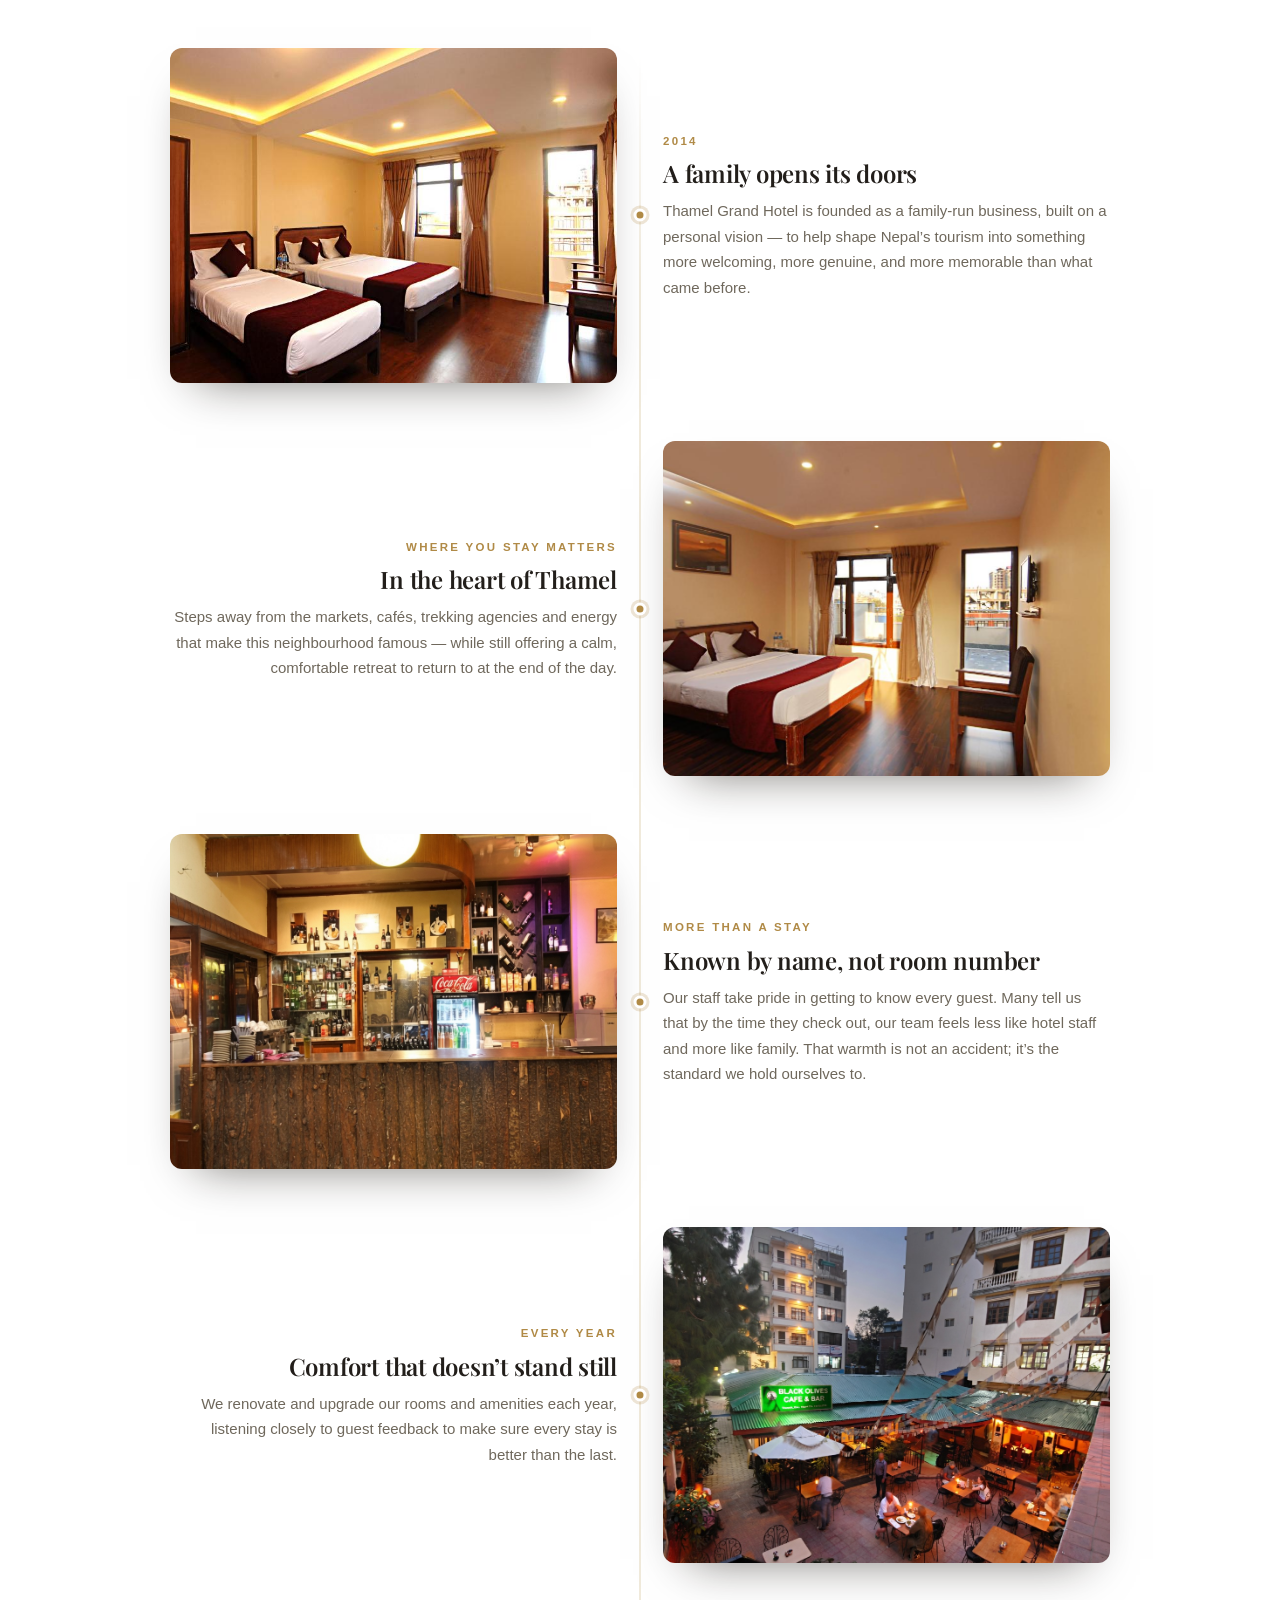
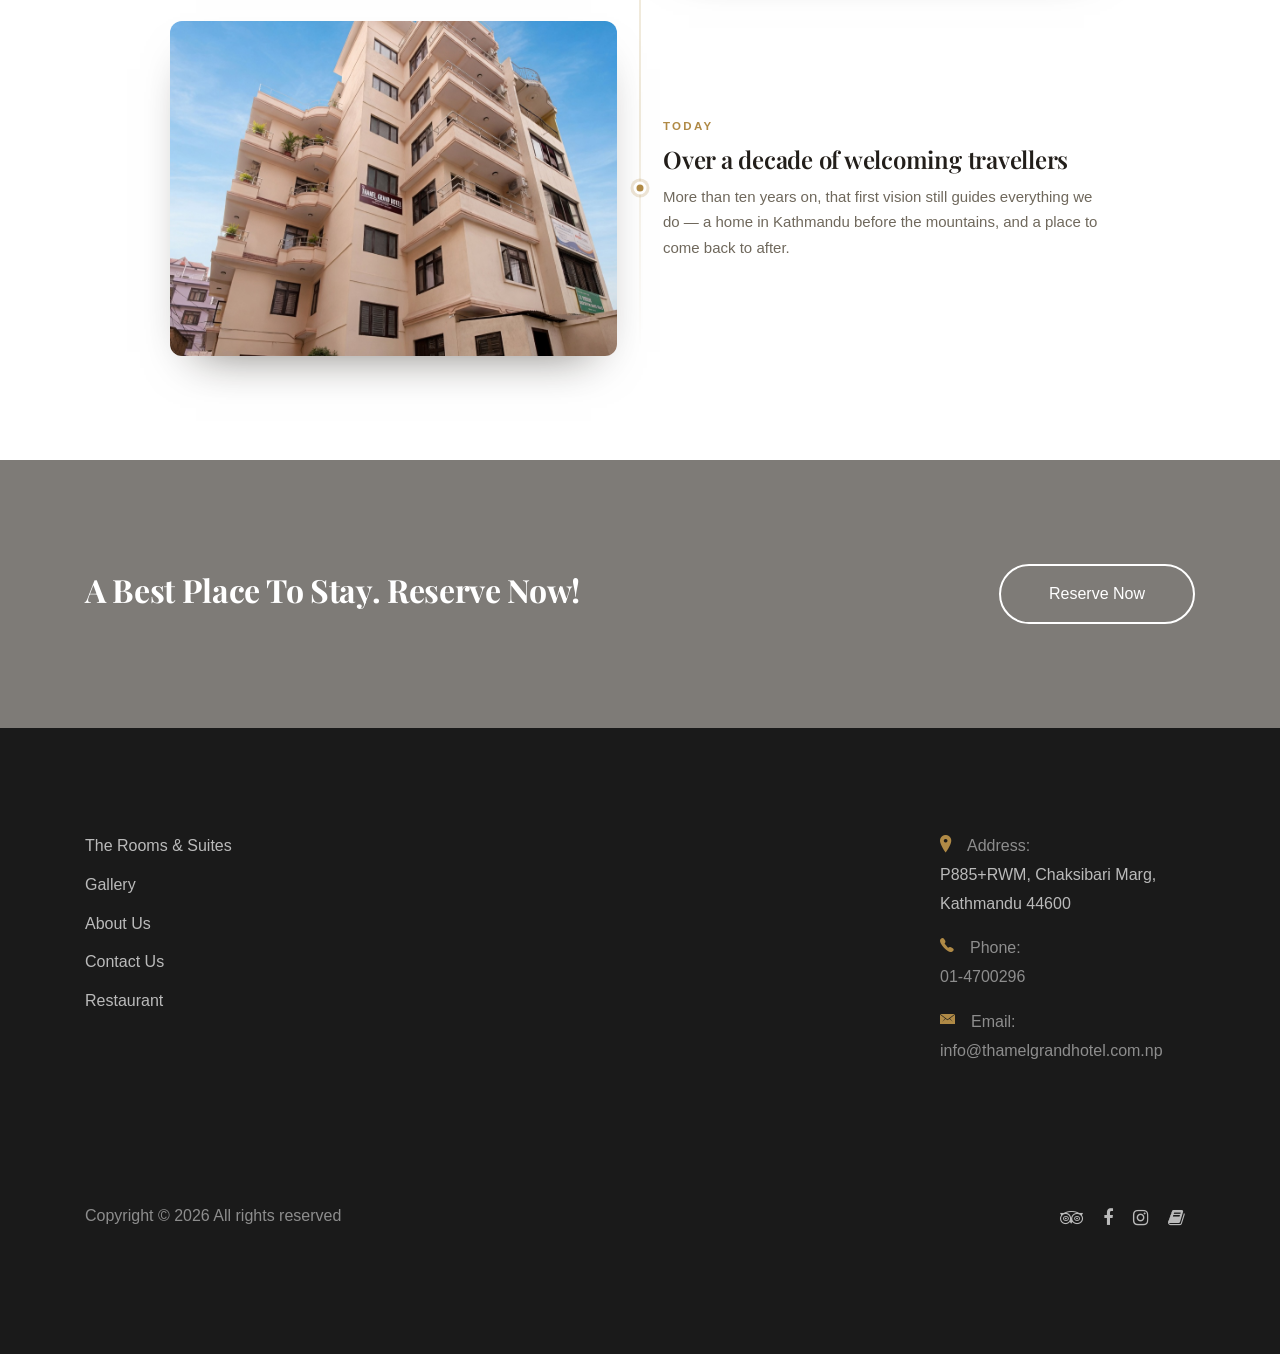
==== commit a1bb83dc: "feat(about): story timeline with hotel photos; blog page never blank About: replace the prose story " ====
--- a/about.html
+++ b/about.html
@@ -23,7 +23,7 @@
 
     <!-- Theme Style -->
     <link rel="stylesheet" href="css/style.css">
-    <link rel="stylesheet" href="css/tgh-custom.css?v=h8">
+    <link rel="stylesheet" href="css/tgh-custom.css?v=h9">
     <link rel="stylesheet" href="css/tgh-theme.css?v=t2">
   </head>
   <body>
@@ -94,18 +94,54 @@
           </div>
         </div>
 
-        <div class="row justify-content-center">
-          <div class="col-md-8" data-aos="fade">
-            <p>Founded in 2014 as a family-run business, Thamel Grand Hotel was built on a personal vision &mdash; to help shape Nepal&rsquo;s tourism into something more welcoming, more genuine, and more memorable than what came before. Over a decade later, that vision continues to guide everything we do.</p>
+        <ol class="tgh-timeline" data-aos="fade">
 
-            <h3 class="heading mt-5 mb-3" style="font-size:26px;">Where You Stay Matters</h3>
-            <p>Located in the heart of Thamel, our hotel puts you steps away from the markets, caf&eacute;s, trekking agencies, and energy that make this neighborhood famous &mdash; while still offering a calm, comfortable retreat to return to at the end of the day.</p>
+          <li class="tl-item">
+            <div class="tl-media"><img src="images/hotel/tgh-1.jpg" alt="Thamel Grand Hotel" loading="lazy" decoding="async"></div>
+            <div class="tl-text">
+              <span class="tl-year">2014</span>
+              <h3 class="tl-title">A family opens its doors</h3>
+              <p>Thamel Grand Hotel is founded as a family-run business, built on a personal vision &mdash; to help shape Nepal&rsquo;s tourism into something more welcoming, more genuine, and more memorable than what came before.</p>
+            </div>
+          </li>
 
-            <h3 class="heading mt-5 mb-3" style="font-size:26px;">More Than a Stay &mdash; A Connection</h3>
-            <p>What sets Thamel Grand Hotel apart isn&rsquo;t just where we are &mdash; it&rsquo;s how we make you feel. Our staff take pride in getting to know every guest by name, not just by room number. Many of our guests tell us that by the time they check out, our team feels less like hotel staff and more like family. That warmth is not an accident; it&rsquo;s the standard we hold ourselves to.</p>
-            <p>We also believe comfort shouldn&rsquo;t stand still. Every year, we renovate and upgrade our rooms and amenities, listening closely to guest feedback to make sure each stay is better than the last.</p>
-          </div>
-        </div>
+          <li class="tl-item">
+            <div class="tl-media"><img src="images/hotel/tgh-2.jpg" alt="The streets of Thamel, Kathmandu" loading="lazy" decoding="async"></div>
+            <div class="tl-text">
+              <span class="tl-year">Where you stay matters</span>
+              <h3 class="tl-title">In the heart of Thamel</h3>
+              <p>Steps away from the markets, caf&eacute;s, trekking agencies and energy that make this neighbourhood famous &mdash; while still offering a calm, comfortable retreat to return to at the end of the day.</p>
+            </div>
+          </li>
+
+          <li class="tl-item">
+            <div class="tl-media"><img src="images/hotel/tgh-5.jpg" alt="Guests at Thamel Grand Hotel" loading="lazy" decoding="async"></div>
+            <div class="tl-text">
+              <span class="tl-year">More than a stay</span>
+              <h3 class="tl-title">Known by name, not room number</h3>
+              <p>Our staff take pride in getting to know every guest. Many tell us that by the time they check out, our team feels less like hotel staff and more like family. That warmth is not an accident; it&rsquo;s the standard we hold ourselves to.</p>
+            </div>
+          </li>
+
+          <li class="tl-item">
+            <div class="tl-media"><img src="images/hotel/tgh-3.jpg" alt="Renovated rooms at Thamel Grand Hotel" loading="lazy" decoding="async"></div>
+            <div class="tl-text">
+              <span class="tl-year">Every year</span>
+              <h3 class="tl-title">Comfort that doesn&rsquo;t stand still</h3>
+              <p>We renovate and upgrade our rooms and amenities each year, listening closely to guest feedback to make sure every stay is better than the last.</p>
+            </div>
+          </li>
+
+          <li class="tl-item">
+            <div class="tl-media"><img src="images/hotel/tgh-4.jpg" alt="Thamel Grand Hotel today" loading="lazy" decoding="async"></div>
+            <div class="tl-text">
+              <span class="tl-year">Today</span>
+              <h3 class="tl-title">Over a decade of welcoming travellers</h3>
+              <p>More than ten years on, that first vision still guides everything we do &mdash; a home in Kathmandu before the mountains, and a place to come back to after.</p>
+            </div>
+          </li>
+
+        </ol>
         </div>
         
 
--- a/css/tgh-custom.css
+++ b/css/tgh-custom.css
@@ -234,3 +234,31 @@
 .menu-item.has-photo .mi-text{flex:1 1 auto;min-width:0;}
 .mi-thumb{flex:0 0 56px;width:56px;height:56px;object-fit:cover;border-radius:9px;margin-left:auto;
   box-shadow:0 4px 12px -4px rgba(60,40,10,.45);background:#fff;}
+
+/* ---------- About: story timeline ---------- */
+.tgh-timeline{list-style:none;max-width:940px;margin:0 auto;padding:0;position:relative;}
+.tgh-timeline::before{content:"";position:absolute;left:50%;top:8px;bottom:8px;width:1px;
+  background:linear-gradient(to bottom,transparent,#e2d5b8 12%,#e2d5b8 88%,transparent);transform:translateX(-.5px);}
+.tl-item{position:relative;display:grid;grid-template-columns:1fr 1fr;gap:46px;align-items:center;margin:0 0 58px;}
+.tl-item:last-child{margin-bottom:0;}
+.tl-item::after{content:"";position:absolute;left:50%;top:50%;width:13px;height:13px;border-radius:50%;
+  background:var(--tgh-brass);border:3px solid #fff;box-shadow:0 0 0 3px rgba(176,138,70,.22);
+  transform:translate(-50%,-50%);z-index:2;}
+.tl-media{overflow:hidden;border-radius:12px;line-height:0;box-shadow:0 22px 46px -26px rgba(20,15,8,.6);}
+.tl-media img{width:100%;aspect-ratio:4/3;object-fit:cover;display:block;transition:transform .6s ease;}
+.tl-item:hover .tl-media img{transform:scale(1.05);}
+.tl-year{display:block;font-family:"Roboto",Arial,sans-serif;font-size:11.5px;font-weight:700;
+  letter-spacing:.2em;text-transform:uppercase;color:var(--tgh-brass);margin-bottom:8px;}
+.tl-title{font-family:"Playfair Display",Georgia,serif;font-size:24px;font-weight:600;
+  color:var(--tgh-ink);margin:0 0 10px;line-height:1.2;}
+.tl-text p{color:#6f685c;font-size:15px;line-height:1.7;margin:0;}
+/* alternate sides */
+.tl-item:nth-child(even) .tl-media{order:2;}
+.tl-item:nth-child(even) .tl-text{order:1;text-align:right;}
+@media (max-width:820px){
+  .tgh-timeline::before{left:18px;}
+  .tl-item{grid-template-columns:1fr;gap:16px;padding-left:48px;margin-bottom:40px;}
+  .tl-item::after{left:18px;top:22px;}
+  .tl-item:nth-child(even) .tl-media{order:0;}
+  .tl-item:nth-child(even) .tl-text{order:0;text-align:left;}
+}
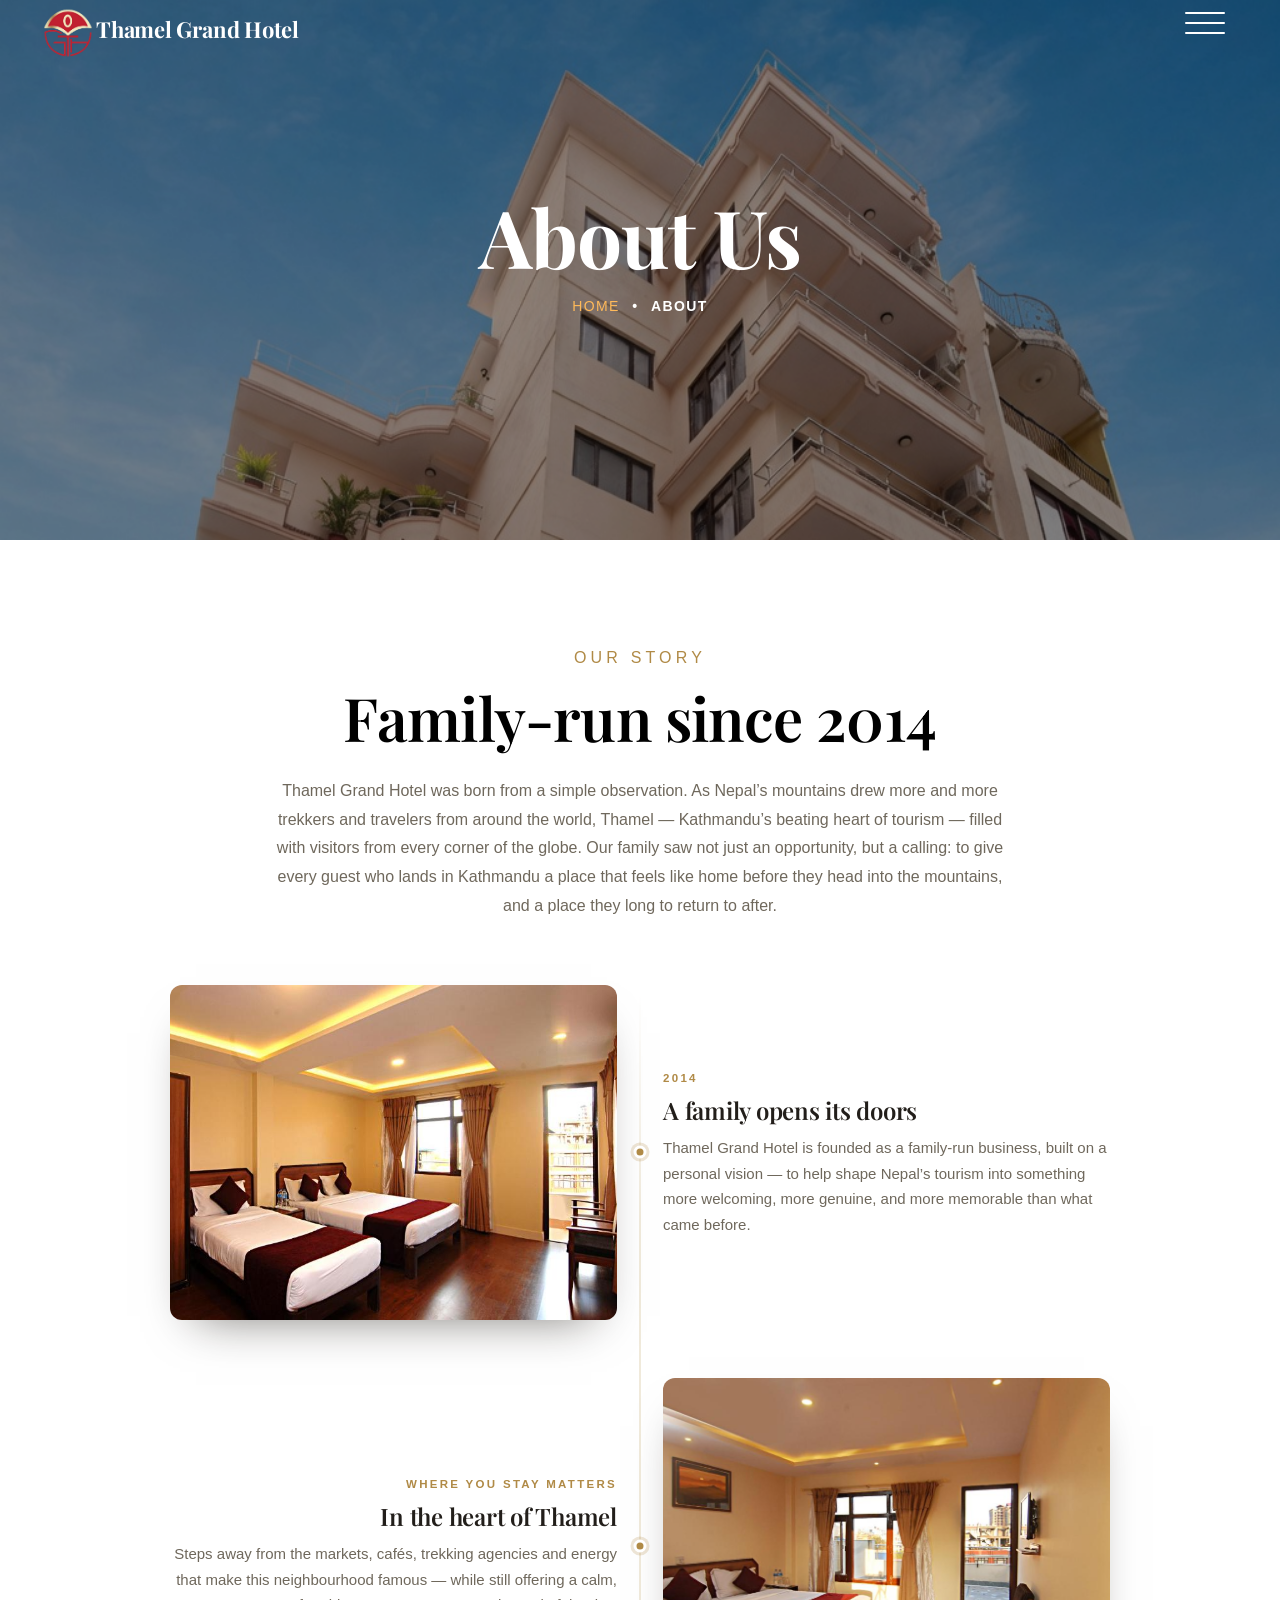
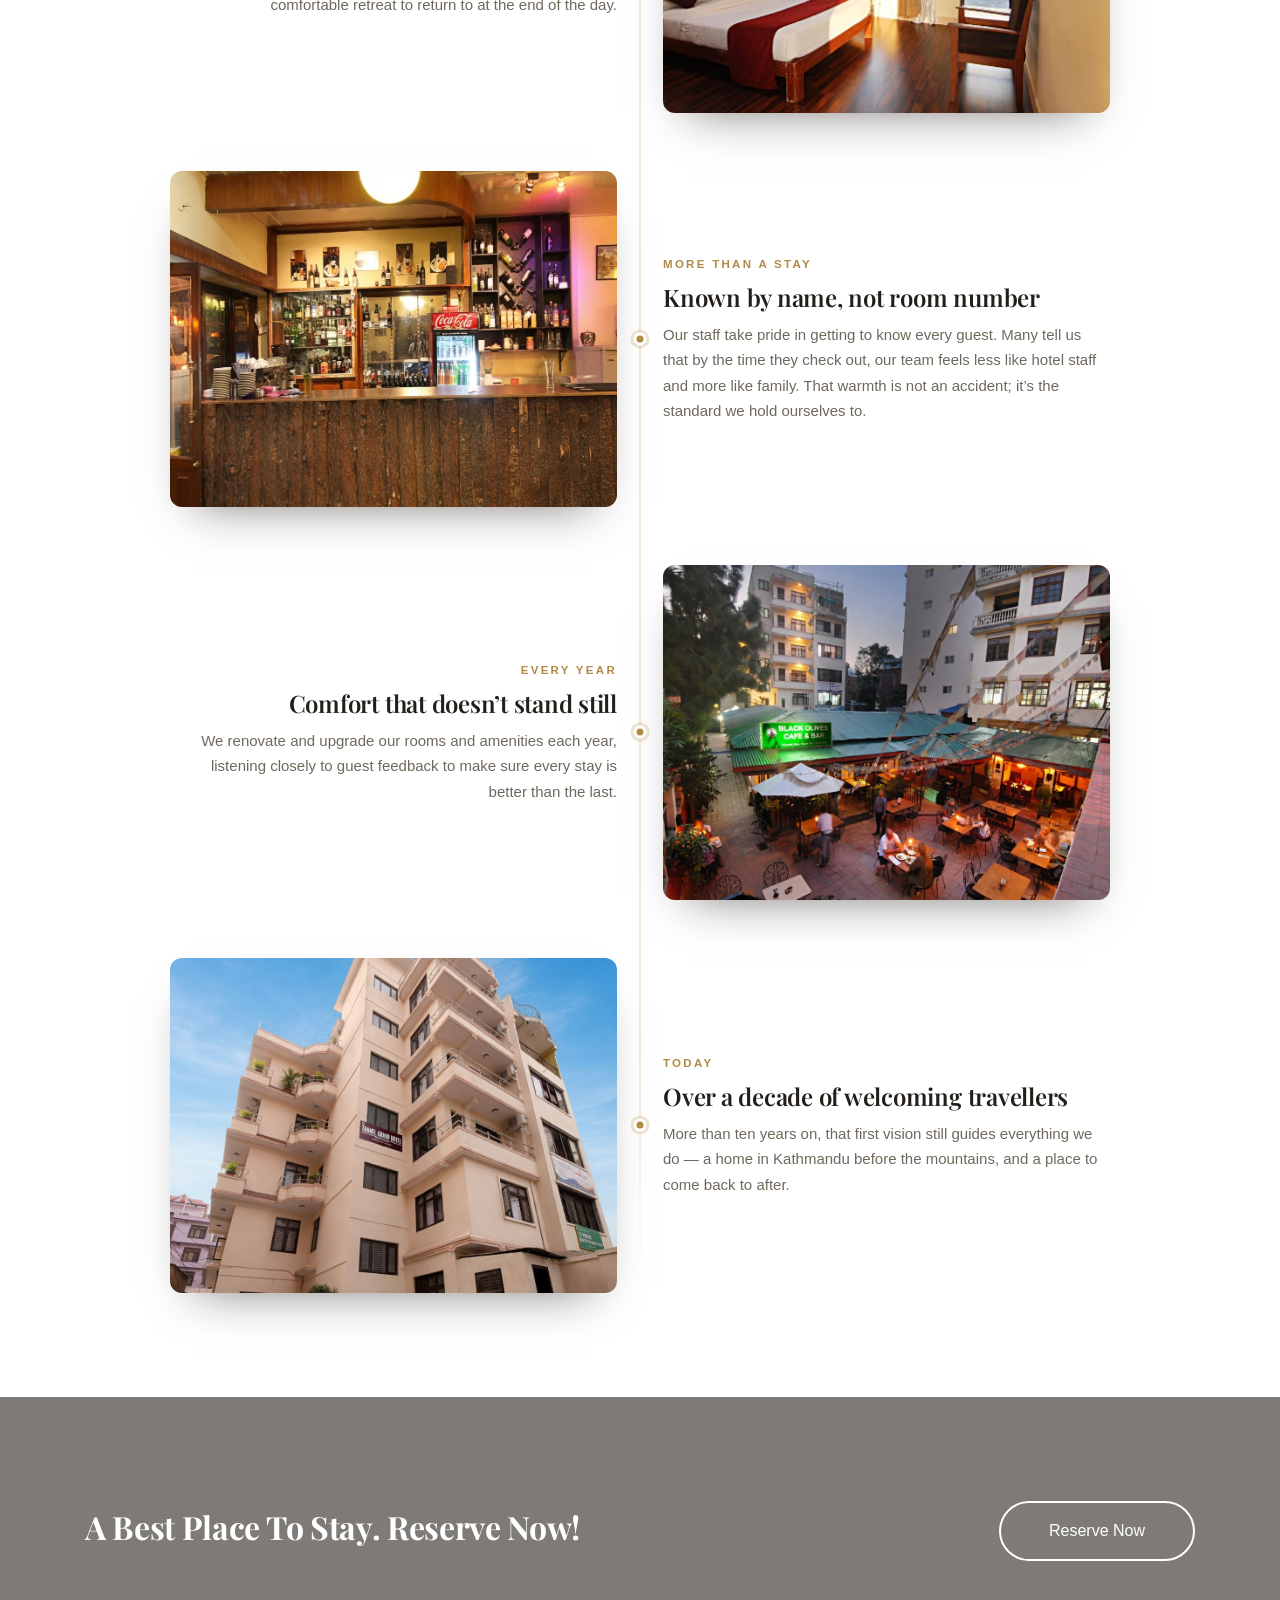
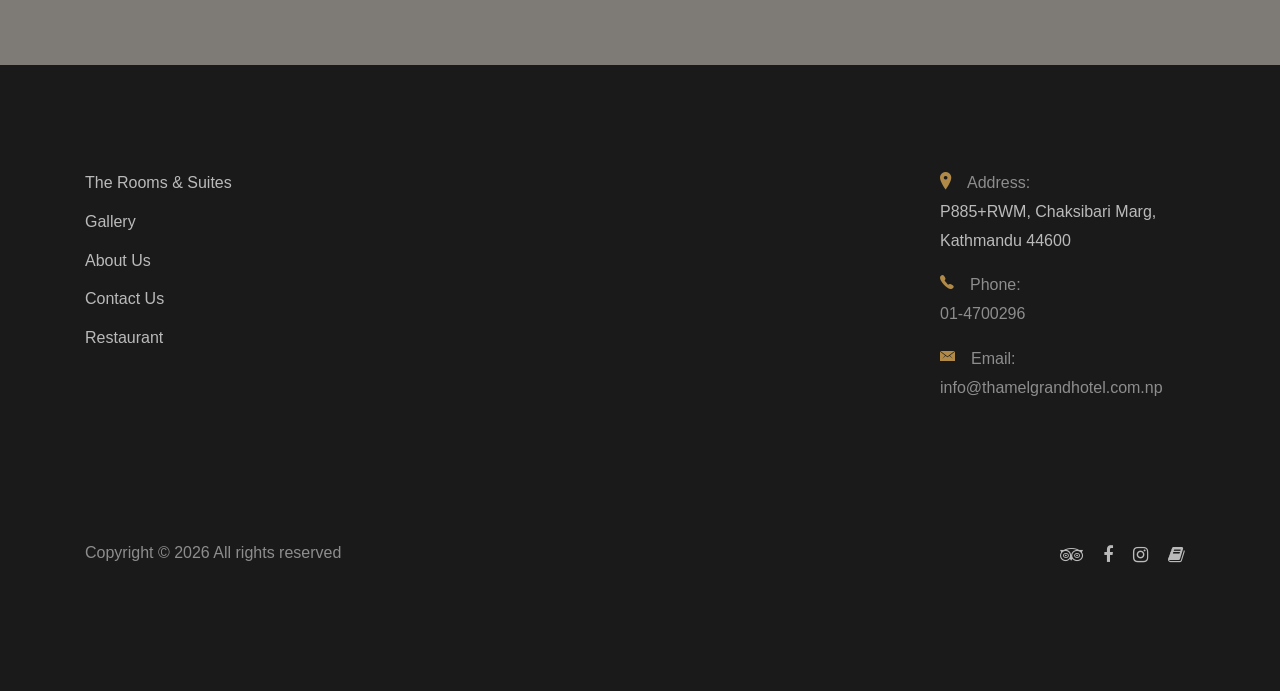
==== commit e1f80832: "chore(about): page is now hero + story timeline only Remove the intro row (exterior video + repeated" ====
--- a/about.html
+++ b/about.html
@@ -49,48 +49,16 @@
     </section>
     <!-- END section -->
 
-    <section class="py-5 bg-light" id="next">
-      <div class="container">
-        <div class="row align-items-center">
-          <div class="col-md-12 col-lg-7 ml-auto order-lg-2 position-relative mb-5 text-center" data-aos="fade-up">
-            <video class="tgh-exterior-video" autoplay muted loop playsinline preload="metadata" poster="media/exterior-poster.jpg" aria-label="Thamel Grand Hotel building and entrance">
-              <source src="media/exterior.mp4" type="video/mp4">
-            </video>
-          </div>
-          <div class="col-md-12 col-lg-4 order-lg-1" data-aos="fade-up">
-            <h2 class="heading">A Home in the Heart of Thamel</h2>
-            <p class="mb-4">Thamel Grand Hotel was born from a simple observation. As Nepal&rsquo;s mountains drew more and more trekkers and travelers from around the world, Thamel &mdash; Kathmandu&rsquo;s beating heart of tourism &mdash; filled with visitors from every corner of the globe. Watching this steady rise of travelers pass through our streets, our family saw not just an opportunity, but a calling: to give every guest who lands in Kathmandu a place that feels like home before they head into the mountains, and a place they long to return to after.</p>
-            <p class="mb-0"><a href="rooms.html" class="btn btn-primary text-white py-2 mr-3">Explore our rooms</a> <a href="gallery.html" class="text-uppercase letter-spacing-1 ml-2">View gallery</a></p>
-          </div>
-          
-        </div>
-      </div>
-    </section>
 
-        <section class="section slider-section bg-light">
-      <div class="container">
-        <div class="row justify-content-center text-center mb-5">
-          <div class="col-md-8">
-            <span class="d-block text-primary text-uppercase letter-spacing-2 mb-2" data-aos="fade-up">Gallery</span>
-            <h2 class="heading" data-aos="fade-up">Photos</h2>
-            <p data-aos="fade-up" data-aos-delay="100">Rooms, rooftop dining and the streets of Thamel &mdash; a look around Thamel Grand Hotel.</p>
-          </div>
-        </div>
-        <div class="tgh-gallery-wrap" data-aos="fade-up">
-          <div class="tgh-gallery-filters" id="galleryFilters" role="tablist" aria-label="Filter photos"></div>
-          <div class="tgh-grid" id="galleryGrid"></div>
-        </div>
-      </div>
-    </section>
-    <!-- END section -->
 
-    <div class="section">
+    <div class="section" id="next">
       <div class="container">
 
         <div class="row justify-content-center text-center mb-5">
           <div class="col-md-8">
             <span class="d-block text-primary text-uppercase letter-spacing-2 mb-2" data-aos="fade">Our story</span>
-            <h2 class="heading" data-aos="fade">Family-run since 2014</h2>
+            <h2 class="heading mb-4" data-aos="fade">Family-run since 2014</h2>
+            <p data-aos="fade">Thamel Grand Hotel was born from a simple observation. As Nepal&rsquo;s mountains drew more and more trekkers and travelers from around the world, Thamel &mdash; Kathmandu&rsquo;s beating heart of tourism &mdash; filled with visitors from every corner of the globe. Our family saw not just an opportunity, but a calling: to give every guest who lands in Kathmandu a place that feels like home before they head into the mountains, and a place they long to return to after.</p>
           </div>
         </div>
 
@@ -182,8 +150,5 @@
     
 
     <script src="js/main.js?v=2"></script>
-    <script src="js/gallery-data.js?v=g2"></script>
-    <script src="js/tgh-lightbox.js?v=g2"></script>
-    <script src="js/gallery-init.js?v=g1"></script>
   </body>
 </html>
